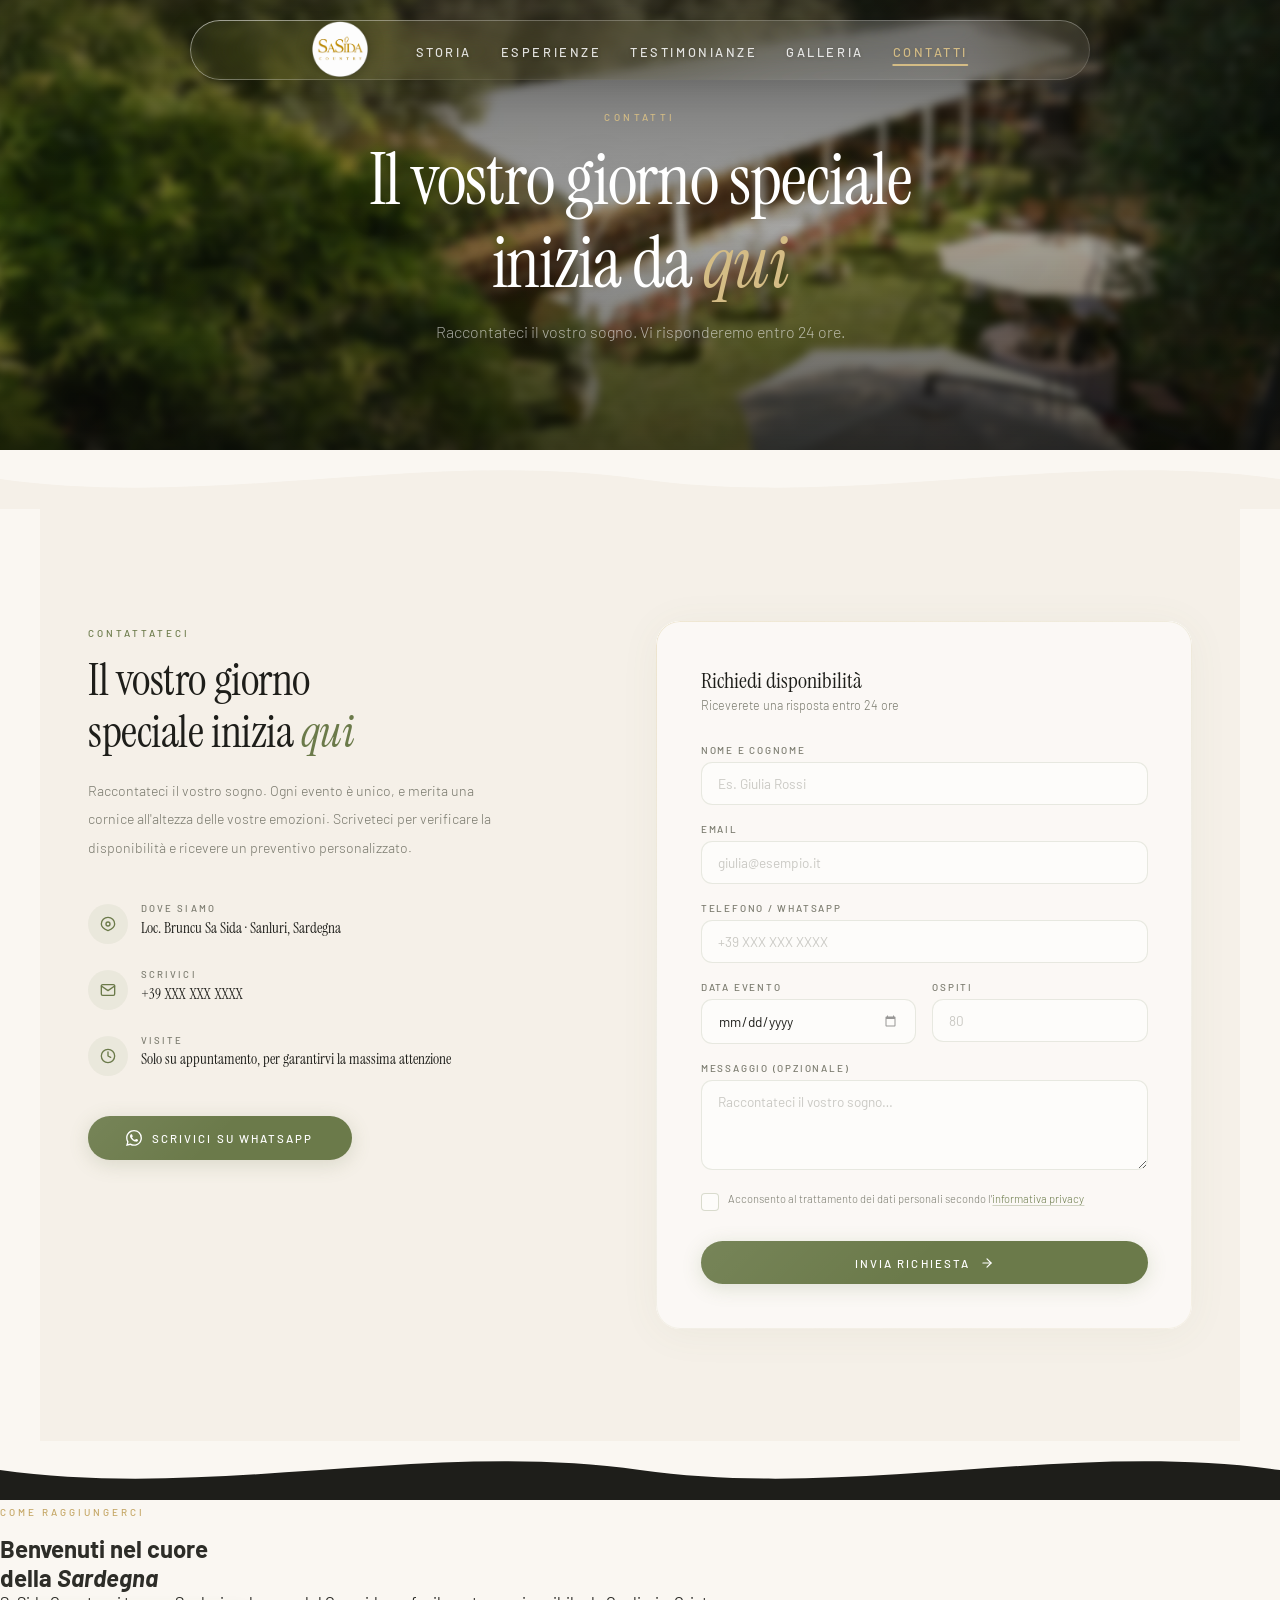
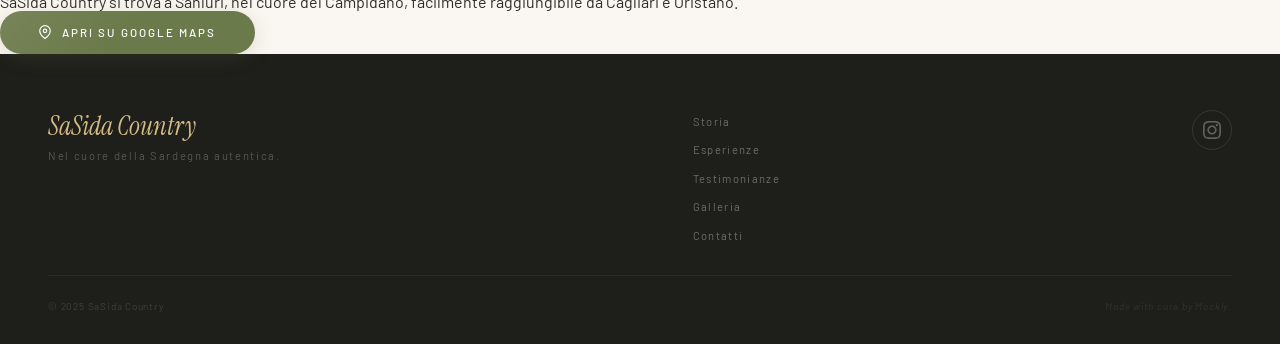
==== contatti.html @ 5dedc3e5 "go" ====
<!DOCTYPE html>
<html lang="it">
<head>
<meta charset="UTF-8">
<meta name="viewport" content="width=device-width, initial-scale=1.0">
<title>Contatti – SaSida Country</title>
<meta name="description" content="Contatta SaSida Country per richiedere disponibilità e preventivi. Location per matrimoni ed eventi esclusivi nella campagna sarda. Vi rispondiamo entro 24 ore.">
<meta name="robots" content="index, follow">
<meta property="og:title" content="Contatti – SaSida Country">
<meta property="og:description" content="Richiedi disponibilità e preventivi per il tuo evento a SaSida Country. Ti risponderemo entro 24 ore.">
<meta property="og:image" content="https://sasidacountry.it/img/sasida.jpg">
<link rel="preconnect" href="https://fonts.googleapis.com">
<link rel="preconnect" href="https://fonts.gstatic.com" crossorigin>
<link href="https://fonts.googleapis.com/css2?family=Instrument+Serif:ital@0;1&family=Barlow:wght@300;400;500;600;700&display=swap" rel="stylesheet">
<link rel="stylesheet" href="style.css">
</head>
<body class="page-contatti">

<nav id="nav">
  <div class="nav-logo">
    <a href="index.html">
      <img src="img/logo.png" alt="SaSida Country">
    </a>
  </div>
  <ul class="nav-links">
    <li><a href="storia.html">Storia</a></li>
    <li><a href="esperienze.html">Esperienze</a></li>
    <li><a href="testimonianze.html">Testimonianze</a></li>
    <li><a href="galleria.html">Galleria</a></li>
    <li><a href="contatti.html" class="active-page">Contatti</a></li>
  </ul>
  <button class="menu-toggle" id="menuToggle" aria-label="Apri menu">
    <div class="menu-toggle-lines">
      <span></span><span></span><span></span>
    </div>
    <span class="menu-toggle-label">Menu</span>
  </button>
</nav>

<div class="menu-overlay" id="menuOverlay">
  <ul>
    <li><a href="storia.html">Storia</a></li>
    <li><a href="esperienze.html">Esperienze</a></li>
    <li><a href="testimonianze.html">Testimonianze</a></li>
    <li><a href="galleria.html">Galleria</a></li>
    <li><a href="contatti.html">Contatti</a></li>
  </ul>
</div>

<section class="page-hero">
  <div class="hero-bg"></div>
  <div class="hero-overlay"></div>
  <div class="page-hero-content">
    <span class="page-hero-label">Contatti</span>
    <h1>Il vostro giorno speciale<br>inizia da <em>qui</em></h1>
    <p>Raccontateci il vostro sogno. Vi risponderemo entro 24 ore.</p>
  </div>
</section>

<div class="section-divider">
  <svg viewBox="0 0 1440 120" preserveAspectRatio="none">
    <path d="M0,60 C240,120 480,0 720,60 C960,120 1200,0 1440,60 L1440,120 L0,120 Z" fill="var(--cream)"/>
  </svg>
</div>

<!-- CONTACT -->
<section class="contact" id="contatti">
  <div class="contact-inner">
    <div class="contact-left reveal">
      <span class="section-tag section-tag--olive">Contattateci</span>
      <h2>Il vostro giorno<br>speciale inizia <em>qui</em></h2>
      <p>Raccontateci il vostro sogno. Ogni evento è unico, e merita una cornice all'altezza delle vostre emozioni. Scriveteci per verificare la disponibilità e ricevere un preventivo personalizzato.</p>
      <div class="contact-features">
        <div class="contact-feature">
          <div class="contact-feature-icon">
            <svg width="16" height="16" viewBox="0 0 24 24" fill="none" stroke="var(--olive)" stroke-width="2" stroke-linecap="round" stroke-linejoin="round"><path d="M12 2a10 10 0 0 0-10 10c0 6 10 10 10 10s10-4 10-10A10 10 0 0 0 12 2z"/><circle cx="12" cy="12" r="3"/></svg>
          </div>
          <div>
            <div class="contact-feature-label">Dove siamo</div>
            <a href="https://maps.google.com/?q=Loc.+Bruncu+Sa+Sida,+Sanluri,+Cagliari" target="_blank" rel="noopener" class="contact-feature-value">Loc. Bruncu Sa Sida · Sanluri, Sardegna</a>
          </div>
        </div>
        <div class="contact-feature">
          <div class="contact-feature-icon">
            <svg width="16" height="16" viewBox="0 0 24 24" fill="none" stroke="var(--olive)" stroke-width="2" stroke-linecap="round" stroke-linejoin="round"><path d="M4 4h16c1.1 0 2 .9 2 2v12c0 1.1-.9 2-2 2H4c-1.1 0-2-.9-2-2V6c0-1.1.9-2 2-2z"/><polyline points="22,6 12,13 2,6"/></svg>
          </div>
          <div>
            <div class="contact-feature-label">Scrivici</div>
            <a href="https://wa.me/39XXXXXXXXXX" target="_blank" rel="noopener" class="contact-feature-value">+39 XXX XXX XXXX</a>
          </div>
        </div>
        <div class="contact-feature">
          <div class="contact-feature-icon">
            <svg width="16" height="16" viewBox="0 0 24 24" fill="none" stroke="var(--olive)" stroke-width="2" stroke-linecap="round" stroke-linejoin="round"><circle cx="12" cy="12" r="10"/><polyline points="12 6 12 12 16 14"/></svg>
          </div>
          <div>
            <div class="contact-feature-label">Visite</div>
            <div class="contact-feature-value">Solo su appuntamento, per garantirvi la massima attenzione</div>
          </div>
        </div>
      </div>
      <a href="https://wa.me/39XXXXXXXXXX" target="_blank" rel="noopener" class="btn-primary btn-whatsapp">
        <svg width="16" height="16" viewBox="0 0 24 24" fill="currentColor"><path d="M17.472 14.382c-.297-.149-1.758-.867-2.03-.967-.273-.099-.471-.148-.67.15-.197.297-.767.966-.94 1.164-.173.199-.347.223-.644.075-.297-.15-1.255-.463-2.39-1.475-.883-.788-1.48-1.761-1.653-2.059-.173-.297-.018-.458.13-.606.134-.133.298-.347.446-.52.149-.174.198-.298.298-.497.099-.198.05-.371-.025-.52-.075-.149-.669-1.612-.916-2.207-.242-.579-.487-.5-.669-.51-.173-.008-.371-.01-.57-.01-.198 0-.52.074-.792.372-.272.297-1.04 1.016-1.04 2.479 0 1.462 1.065 2.875 1.213 3.074.149.198 2.096 3.2 5.077 4.487.709.306 1.262.489 1.694.625.712.227 1.36.195 1.871.118.571-.085 1.758-.719 2.006-1.413.248-.694.248-1.289.173-1.413-.074-.124-.272-.198-.57-.347m-5.421 7.403h-.004a9.87 9.87 0 01-5.031-1.378l-.361-.214-3.741.982.998-3.648-.235-.374a9.86 9.86 0 01-1.51-5.26c.001-5.45 4.436-9.884 9.888-9.884 2.64 0 5.122 1.03 6.988 2.898a9.825 9.825 0 012.893 6.994c-.003 5.45-4.437 9.884-9.885 9.884m8.413-18.297A11.815 11.815 0 0012.05 0C5.495 0 .16 5.335.157 11.892c0 2.096.547 4.142 1.588 5.945L.057 24l6.305-1.654a11.882 11.882 0 005.683 1.448h.005c6.554 0 11.89-5.335 11.893-11.893a11.821 11.821 0 00-3.48-8.413z"/></svg>
        Scrivici su WhatsApp
      </a>
    </div>

    <div class="contact-right reveal" data-delay="150">
      <div class="contact-form-card">
        <div class="contact-form-title">Richiedi disponibilità</div>
        <div class="contact-form-sub">Riceverete una risposta entro 24 ore</div>
        <form onsubmit="handleFormSubmit(this); return false;">
          <div class="form-group">
            <label class="form-label" for="f-nome">Nome e cognome</label>
            <input id="f-nome" type="text" class="form-input" placeholder="Es. Giulia Rossi" autocomplete="name">
            <span class="form-error" id="err-nome">Campo obbligatorio</span>
          </div>
          <div class="form-group">
            <label class="form-label" for="f-email">Email</label>
            <input id="f-email" type="email" class="form-input" placeholder="giulia@esempio.it" autocomplete="email">
            <span class="form-error" id="err-email">Inserisci un indirizzo email valido</span>
          </div>
          <div class="form-group">
            <label class="form-label" for="f-tel">Telefono / WhatsApp</label>
            <input id="f-tel" type="tel" class="form-input" placeholder="+39 XXX XXX XXXX" autocomplete="tel">
            <span class="form-error" id="err-tel">Inserisci un numero valido</span>
          </div>
          <div class="form-row">
            <div class="form-group">
              <label class="form-label" for="f-data">Data evento</label>
              <input id="f-data" type="date" class="form-input form-date">
              <span class="form-error" id="err-data">Seleziona una data futura</span>
            </div>
            <div class="form-group">
              <label class="form-label" for="f-ospiti">Ospiti</label>
              <input id="f-ospiti" type="number" class="form-input" placeholder="80" min="1" max="150">
              <span class="form-error" id="err-ospiti">Inserisci tra 1 e 150</span>
            </div>
          </div>
          <div class="form-group">
            <label class="form-label" for="f-msg">Messaggio (opzionale)</label>
            <textarea id="f-msg" class="form-input form-textarea" placeholder="Raccontateci il vostro sogno…"></textarea>
          </div>
          <div class="form-group form-group--checkbox">
            <label class="form-checkbox">
              <input type="checkbox" id="f-privacy" required>
              <span class="form-checkbox-mark"></span>
              <span class="form-checkbox-text">Acconsento al trattamento dei dati personali secondo l'<a href="#" class="form-checkbox-link">informativa privacy</a></span>
            </label>
            <span class="form-error" id="err-privacy">Necessario per proseguire</span>
          </div>
          <button type="submit" class="btn-primary btn-form-submit">
            <span>Invia richiesta</span>
            <svg width="14" height="14" viewBox="0 0 24 24" fill="none" stroke="currentColor" stroke-width="2" stroke-linecap="round" stroke-linejoin="round"><line x1="5" y1="12" x2="19" y2="12"/><polyline points="12 5 19 12 12 19"/></svg>
          </button>
        </form>
      </div>
    </div>
  </div>
</section>

<div class="section-divider section-divider--flip">
  <svg viewBox="0 0 1440 120" preserveAspectRatio="none">
    <path d="M0,60 C240,120 480,0 720,60 C960,120 1200,0 1440,60 L1440,0 L0,0 Z" fill="var(--dark)"/>
  </svg>
</div>

<!-- MAP SECTION -->
<section class="map-section">
  <div class="map-section-inner">
    <div class="map-section-text reveal">
      <span class="section-tag section-tag--gold">Come raggiungerci</span>
      <h2>Benvenuti nel cuore<br>della <em>Sardegna</em></h2>
      <p>SaSida Country si trova a Sanluri, nel cuore del Campidano, facilmente raggiungibile da Cagliari e Oristano.</p>
      <a href="https://maps.google.com/?q=Loc.+Bruncu+Sa+Sida,+Sanluri,+Cagliari" target="_blank" rel="noopener" class="btn-primary">
        <svg width="14" height="14" viewBox="0 0 24 24" fill="none" stroke="currentColor" stroke-width="2" stroke-linecap="round" stroke-linejoin="round"><path d="M21 10c0 7-9 13-9 13s-9-6-9-13a9 9 0 0 1 18 0z"/><circle cx="12" cy="10" r="3"/></svg>
        <span>Apri su Google Maps</span>
      </a>
    </div>
  </div>
</section>

<footer>
  <div class="footer-main">
    <div class="footer-brand">
      <div class="footer-logo">SaSida Country</div>
      <div class="footer-tagline">Nel cuore della Sardegna autentica.</div>
    </div>
    <ul class="footer-links">
      <li><a href="storia.html">Storia</a></li>
      <li><a href="esperienze.html">Esperienze</a></li>
      <li><a href="testimonianze.html">Testimonianze</a></li>
      <li><a href="galleria.html">Galleria</a></li>
      <li><a href="contatti.html">Contatti</a></li>
    </ul>
    <div class="footer-social">
      <a href="https://www.instagram.com/sasidacountryside/" target="_blank" rel="noopener" class="footer-social-link" aria-label="Instagram">
        <svg width="18" height="18" viewBox="0 0 24 24" fill="currentColor"><path d="M12 2.163c3.204 0 3.584.012 4.85.07 3.252.148 4.771 1.691 4.919 4.919.058 1.265.069 1.645.069 4.849 0 3.205-.012 3.584-.069 4.849-.149 3.225-1.664 4.771-4.919 4.919-1.266.058-1.644.07-4.85.07-3.204 0-3.584-.012-4.849-.07-3.26-.149-4.771-1.699-4.919-4.92-.058-1.265-.07-1.644-.07-4.849 0-3.204.013-3.583.07-4.849.149-3.227 1.664-4.771 4.919-4.919 1.266-.057 1.645-.069 4.849-.069zm0-2.163c-3.259 0-3.667.014-4.947.072-4.358.2-6.78 2.618-6.98 6.98-.059 1.281-.073 1.689-.073 4.948 0 3.259.014 3.668.072 4.948.2 4.358 2.618 6.78 6.98 6.98 1.281.058 1.689.072 4.948.072 3.259 0 3.668-.014 4.948-.072 4.354-.2 6.782-2.618 6.979-6.98.059-1.28.073-1.689.073-4.948 0-3.259-.014-3.667-.072-4.947-.196-4.354-2.617-6.78-6.979-6.98-1.281-.059-1.69-.073-4.949-.073zm0 5.838c-3.403 0-6.162 2.759-6.162 6.162s2.759 6.163 6.162 6.163 6.162-2.759 6.162-6.163c0-3.403-2.759-6.162-6.162-6.162zm0 10.162c-2.209 0-4-1.79-4-4 0-2.209 1.791-4 4-4s4 1.791 4 4c0 2.21-1.791 4-4 4zm6.406-11.845c-.796 0-1.441.645-1.441 1.44s.645 1.44 1.441 1.44c.795 0 1.439-.645 1.439-1.44s-.644-1.44-1.439-1.44z"/></svg>
      </a>
    </div>
  </div>
  <div class="footer-bottom">
    <span>© 2025 SaSida Country</span>
    <span class="footer-credit">Made with <span class="footer-heart">cura</span> by Mockly.</span>
  </div>
</footer>

<button class="back-to-top" id="backToTop" aria-label="Torna in cima">
  <svg width="18" height="18" viewBox="0 0 24 24" fill="none" stroke="currentColor" stroke-width="2" stroke-linecap="round" stroke-linejoin="round"><polyline points="18 15 12 9 6 15"/></svg>
</button>

<script src="script.js"></script>
</body>
</html>
---- style.css ----
:root {
  --cream: #f5f0e8;
  --cream-dark: #e8e0d4;
  --warm-white: #faf7f2;
  --olive: #6b7a4a;
  --olive-dark: #4a5635;
  --olive-light: #9aaa6e;
  --gold: #c4a664;
  --gold-light: #d4bc85;
  --earth: #8b6f47;
  --dark: #1e1e1a;
  --dark-soft: #2a2a25;
  --text: #2d2d28;
  --text-light: #7a7a6e;
  --section-padding-v: 7rem;
  --section-padding-h: 3rem;
  --font-serif: 'Instrument Serif', serif;
  --font-sans: 'Barlow', sans-serif;
  --ease-out: cubic-bezier(0.22, 1, 0.36, 1);
  --ease-in-out: cubic-bezier(0.65, 0, 0.35, 1);
}

* { margin: 0; padding: 0; box-sizing: border-box; }

body {
  font-family: var(--font-sans);
  background: var(--warm-white);
  color: var(--text);
  overflow-x: hidden;
  -webkit-font-smoothing: antialiased;
  -moz-osx-font-smoothing: grayscale;
}

/* ── PAGE HERO (inner pages) ── */
.page-hero {
  height: 50vh;
  min-height: 360px;
  position: relative;
  display: flex;
  flex-direction: column;
  align-items: center;
  justify-content: center;
  text-align: center;
  overflow: hidden;
}
.page-hero .hero-bg {
  position: absolute; inset: -10px;
  background: url('img/sfondo.jpg') center/cover no-repeat;
  filter: blur(4px) saturate(1.05);
  transform: scale(1.08);
}
.page-hero .hero-overlay {
  position: absolute; inset: 0;
  background: linear-gradient(180deg, rgba(10,10,8,0.65) 0%, rgba(10,10,8,0.35) 50%, rgba(10,10,8,0.7) 100%);
  z-index: 1;
}
.page-hero-content {
  position: relative;
  z-index: 2;
  max-width: 640px;
  padding: 0 2rem;
  opacity: 0;
  transform: translateY(24px);
  animation: heroFadeUp 1.2s var(--ease-out) forwards 0.3s;
}
.page-hero-label {
  display: inline-block;
  font-family: var(--font-sans);
  font-size: 0.62rem;
  font-weight: 500;
  letter-spacing: 0.35em;
  text-transform: uppercase;
  color: var(--gold-light);
  margin-bottom: 1rem;
}
.page-hero h1 {
  font-family: var(--font-serif);
  font-size: clamp(2.6rem, 6vw, 4.5rem);
  font-weight: 500;
  color: #fff;
  line-height: 1.15;
  letter-spacing: -0.015em;
  text-shadow: 0 4px 40px rgba(0,0,0,0.3);
}
.page-hero h1 em { font-style: italic; color: var(--gold-light); }
.page-hero p {
  font-family: var(--font-sans);
  font-size: 1rem;
  font-weight: 300;
  color: rgba(255,255,255,0.6);
  margin-top: 0.8rem;
  line-height: 1.7;
  max-width: 480px;
  margin-left: auto;
  margin-right: auto;
}

/* ── PAGE CONTENT ── */
.page-content {
  padding: var(--section-padding-v) var(--section-padding-h);
  max-width: 1100px;
  margin: 0 auto;
}

/* ── NAV ACTIVE PAGE ── */
.nav-links a.active-page { color: var(--gold-light); }
nav.scrolled .nav-links a.active-page { color: var(--olive); }
.nav-links a.active-page::after { width: 100%; }

/* ── SECTION DIVIDER ── */
.section-divider {
  line-height: 0;
  overflow: hidden;
  margin-top: -1px;
}
.section-divider svg {
  display: block;
  width: 100%;
  height: 60px;
}
.section-divider--flip {
  transform: rotate(180deg);
}

/* ── NAV ── */
nav {
  position: fixed;
  top: 1.25rem; left: 50%;
  transform: translateX(-50%);
  width: calc(100% - 3rem);
  max-width: min(900px, calc(100% - 3rem));
  z-index: 100;
  padding: 0 1.8rem;
  height: 60px;
  display: flex;
  justify-content: center;
  align-items: center;
  gap: 3rem;
  border-radius: 9999px;
  transition: all 0.5s var(--ease-out);
  background: rgba(255,255,255,0.06);
  backdrop-filter: blur(30px) saturate(160%);
  -webkit-backdrop-filter: blur(30px) saturate(160%);
  box-shadow: 0 4px 30px rgba(0,0,0,0.15), inset 0 1px 0 rgba(255,255,255,0.2);
}
nav::before {
  content: '';
  position: absolute; inset: 0;
  border-radius: 9999px;
  padding: 1px;
  background: linear-gradient(135deg,
    rgba(255,255,255,0.45) 0%,
    rgba(255,255,255,0.1) 30%,
    rgba(255,255,255,0) 60%,
    rgba(255,255,255,0.15) 100%);
  -webkit-mask: linear-gradient(#fff 0 0) content-box, linear-gradient(#fff 0 0);
  -webkit-mask-composite: xor;
  mask-composite: exclude;
  pointer-events: none;
}
nav.scrolled {
  top: 0.75rem;
  padding: 0 1.4rem;
  gap: 2rem;
  background: rgba(245,240,230,0.6);
  backdrop-filter: blur(40px) saturate(180%);
  -webkit-backdrop-filter: blur(40px) saturate(180%);
  box-shadow:
    0 8px 40px rgba(0,0,0,0.08),
    inset 0 1px 0 rgba(255,255,255,0.6);
  height: 52px;
}

.nav-logo { display: flex; align-items: center; }
.nav-logo img {
  height: 56px;
  filter: drop-shadow(0 2px 8px rgba(0,0,0,0.25));
  transition: all 0.5s var(--ease-out);
}
nav.scrolled .nav-logo img { filter: none; height: 42px; }

.nav-links {
  display: flex;
  gap: 1.8rem;
  list-style: none;
  align-items: center;
}
.nav-links a {
  font-family: var(--font-sans);
  font-size: 0.8rem;
  font-weight: 500;
  letter-spacing: 0.2em;
  text-transform: uppercase;
  color: rgba(255,255,255,0.85);
  text-decoration: none;
  transition: color 0.3s;
  text-shadow: 0 1px 4px rgba(0,0,0,0.2);
  position: relative;
  padding: 4px 0;
}
.nav-links a::after {
  content: '';
  position: absolute;
  bottom: -2px; left: 50%;
  width: 0;
  height: 1.5px;
  background: var(--gold-light);
  border-radius: 2px;
  transition: all 0.35s var(--ease-out);
  transform: translateX(-50%);
}
.nav-links a:hover::after,
.nav-links a.active::after { width: 100%; }
nav.scrolled .nav-links a { color: var(--text); text-shadow: none; }
nav.scrolled .nav-links a::after { background: var(--olive); }
.nav-links a:hover { color: var(--gold-light); }
nav.scrolled .nav-links a:hover { color: var(--olive); }

/* ── HAMBURGER ── */
.menu-toggle { display: none; align-items: center; gap: 8px; background: none; border: none; cursor: pointer; padding: 4px; z-index: 200; margin-left: auto; }
.menu-toggle-lines { display: flex; flex-direction: column; gap: 5px; }
.menu-toggle-lines span {
  display: block;
  width: 22px;
  height: 1.5px;
  background: rgba(255,255,255,0.85);
  transition: all 0.3s ease;
  transform-origin: center;
  border-radius: 2px;
}
nav.scrolled .menu-toggle-lines span { background: var(--text); }
.menu-toggle-label {
  font-family: var(--font-sans);
  font-size: 0.6rem;
  font-weight: 600;
  letter-spacing: 0.2em;
  text-transform: uppercase;
  color: rgba(255,255,255,0.8);
  transition: color 0.3s;
}
nav.scrolled .menu-toggle-label { color: var(--text); }
.menu-toggle.active .menu-toggle-lines span:nth-child(1) { transform: translateY(6.5px) rotate(45deg); }
.menu-toggle.active .menu-toggle-lines span:nth-child(2) { opacity: 0; }
.menu-toggle.active .menu-toggle-lines span:nth-child(3) { transform: translateY(-6.5px) rotate(-45deg); }

.menu-overlay {
  position: fixed; inset: 0;
  background: rgba(20,20,16,0.97);
  backdrop-filter: blur(30px);
  -webkit-backdrop-filter: blur(30px);
  z-index: 150;
  display: flex; align-items: center; justify-content: center;
  opacity: 0; visibility: hidden; pointer-events: none;
  transition: opacity 0.5s ease, visibility 0.5s ease;
}
.menu-overlay.active { opacity: 1; visibility: visible; pointer-events: all; }
.menu-overlay ul { list-style: none; text-align: center; display: flex; flex-direction: column; gap: 2.8rem; }
.menu-overlay ul a {
  font-family: var(--font-serif);
  font-size: 2.8rem;
  font-weight: 400;
  font-style: italic;
  color: rgba(255,255,255,0.8);
  text-decoration: none;
  letter-spacing: 0.03em;
  transition: color 0.3s;
}
.menu-overlay ul a:hover { color: var(--gold-light); }

/* ── HERO ── */
.hero {
  height: 100vh;
  min-height: 600px;
  position: relative;
  display: flex;
  flex-direction: column;
  align-items: center;
  justify-content: center;
  text-align: center;
  overflow: hidden;
}
.hero-bg {
  position: absolute; inset: -10px;
  background: url('img/sfondo.jpg') center/cover no-repeat;
  filter: blur(4px) saturate(1.05);
  transform: scale(1.08);
  will-change: transform;
}
.hero-overlay {
  position: absolute; inset: 0;
  background:
    radial-gradient(ellipse at 50% 40%, rgba(10,10,8,0.1) 0%, rgba(10,10,8,0.5) 100%),
    linear-gradient(180deg,
      rgba(10,10,8,0.55) 0%,
      rgba(10,10,8,0.25) 30%,
      rgba(10,10,8,0.15) 50%,
      rgba(10,10,8,0.55) 80%,
      rgba(10,10,8,0.75) 100%
    );
  z-index: 1;
}
.hero-content {
  position: relative;
  z-index: 2;
  opacity: 0;
  transform: translateY(30px);
  animation: heroFadeUp 1.4s var(--ease-out) forwards 0.3s;
  will-change: transform, opacity;
  max-width: 700px;
  padding: 0 2rem;
}
.hero-emblem {
  font-size: 0.65rem;
  color: var(--gold-light);
  letter-spacing: 0.5em;
  margin-bottom: 0.5rem;
  opacity: 0;
  animation: heroFadeUp 1.4s var(--ease-out) forwards 0.2s;
}
.hero-title-main {
  display: inline-block;
  animation: heroFadeUp 1.4s var(--ease-out) forwards 0.4s;
  opacity: 0;
}
.hero-title-em {
  display: inline-block;
  font-style: italic;
  color: var(--gold-light);
  text-shadow: 0 0 60px rgba(212,188,133,0.25);
  animation: heroFadeUp 1.4s var(--ease-out) forwards 0.6s;
  opacity: 0;
}
.hero h1 {
  font-family: var(--font-serif);
  font-size: clamp(4.5rem, 10vw, 9rem);
  font-weight: 600;
  color: #fff;
  line-height: 1.15;
  letter-spacing: -0.02em;
  text-shadow: 0 4px 40px rgba(0,0,0,0.35);
}
.hero h1 em {
  font-style: italic;
  color: var(--gold-light);
  text-shadow: 0 0 60px rgba(212,188,133,0.25);
}
.hero-divider {
  display: flex;
  align-items: center;
  justify-content: center;
  gap: 0.6rem;
  margin: 1.2rem auto;
  max-width: 120px;
  opacity: 0;
  animation: fadeIn 1s ease forwards 0.9s;
}
.hero-divider span {
  display: block;
  flex: 1;
  height: 1px;
  background: linear-gradient(90deg, transparent, var(--gold-light), transparent);
  opacity: 0.35;
}
.hero-sub {
  font-family: var(--font-sans);
  font-size: clamp(0.85rem, 1.4vw, 1.05rem);
  font-weight: 300;
  line-height: 1.7;
  letter-spacing: 0.04em;
  color: rgba(255,255,255,0.65);
  margin-bottom: 2.8rem;
  max-width: 480px;
  margin-left: auto;
  margin-right: auto;
  opacity: 0;
  animation: fadeIn 1s ease forwards 1.1s;
}
.hero-cta {
  display: inline-flex;
  align-items: center;
  gap: 0.7rem;
  padding: 0.9rem 2.2rem 0.9rem 2.5rem;
  border-radius: 9999px;
  color: #fff;
  font-family: var(--font-sans);
  font-size: 0.78rem;
  font-weight: 500;
  letter-spacing: 0.18em;
  text-transform: uppercase;
  text-decoration: none;
  transition: all 0.4s var(--ease-out);
  background: var(--olive);
  box-shadow: 0 4px 24px rgba(107,122,74,0.35);
  position: relative;
  overflow: hidden;
}
.hero-cta::before {
  content: '';
  position: absolute; inset: 0;
  background: linear-gradient(135deg, rgba(255,255,255,0.1) 0%, transparent 50%);
  pointer-events: none;
}
.hero-cta:hover {
  background: var(--olive-dark);
  transform: translateY(-2px);
  box-shadow: 0 8px 32px rgba(107,122,74,0.4);
}
.hero-cta svg { transition: transform 0.3s; }
.hero-cta:hover svg { transform: translateX(4px); }

.hero-scroll {
  position: absolute;
  bottom: 2.5rem;
  left: 50%;
  transform: translateX(-50%);
  z-index: 2;
  display: flex;
  flex-direction: column;
  align-items: center;
  gap: 8px;
  opacity: 0;
  animation: fadeIn 1s ease forwards 1.5s;
}
.hero-scroll span {
  font-family: var(--font-sans);
  font-size: 0.55rem;
  font-weight: 500;
  letter-spacing: 0.25em;
  text-transform: uppercase;
  color: rgba(255,255,255,0.35);
}
.hero-scroll-line {
  width: 1px;
  height: 32px;
  background: linear-gradient(to bottom, rgba(255,255,255,0.3), transparent);
  animation: scrollPulse 2s ease infinite;
}

@keyframes heroFadeUp {
  to { opacity: 1; transform: translateY(0); }
}
@keyframes fadeIn { to { opacity: 1; } }
@keyframes scrollPulse {
  0%, 100% { opacity: 0.3; transform: scaleY(1); }
  50% { opacity: 1; transform: scaleY(1.15); }
}

/* ── EMOTION ── */
.emotion {
  padding: 5rem 2rem 4.5rem;
  text-align: center;
  background: var(--warm-white);
}
.emotion-content {
  max-width: 720px;
  margin: 0 auto;
  display: flex;
  align-items: flex-start;
  gap: 1.5rem;
}
.emotion-mark {
  font-family: var(--font-serif);
  font-size: 5rem;
  line-height: 0.8;
  color: var(--olive-light);
  opacity: 0.15;
  -webkit-user-select: none;
  user-select: none;
}
.emotion-mark--end {
  align-self: flex-end;
  transform: translateY(0.3rem);
}
.emotion-body { flex: 1; padding-top: 0.3rem; }
.emotion-tag {
  display: inline-block;
  font-family: var(--font-sans);
  font-size: 0.6rem;
  font-weight: 500;
  letter-spacing: 0.3em;
  text-transform: uppercase;
  color: var(--olive);
  margin-bottom: 1rem;
}
.emotion-body p {
  font-family: var(--font-serif);
  font-weight: 400;
  font-style: italic;
  font-size: clamp(1.4rem, 3.2vw, 2rem);
  color: var(--dark);
  line-height: 1.5;
  letter-spacing: -0.01em;
  text-align: left;
}
.emotion-body p em { color: var(--olive); font-style: italic; }

/* ── INTRO ── */
.intro {
  padding: var(--section-padding-v) var(--section-padding-h);
  max-width: 1200px;
  margin: 0 auto;
  display: grid;
  grid-template-columns: 1fr 1.1fr;
  gap: 5rem;
  align-items: center;
  background: var(--cream);
}
.intro-tag {
  font-family: var(--font-sans);
  font-size: 0.62rem;
  font-weight: 500;
  letter-spacing: 0.3em;
  text-transform: uppercase;
  color: var(--olive);
  margin-bottom: 1.2rem;
}
.intro h2 {
  font-family: var(--font-serif);
  font-size: clamp(2.2rem, 4vw, 3.4rem);
  font-weight: 400;
  line-height: 1.15;
  color: var(--dark);
  margin-bottom: 1.8rem;
  letter-spacing: -0.01em;
}
.intro h2 em { font-style: italic; color: var(--olive); }
.intro p {
  font-family: var(--font-sans);
  font-size: 0.92rem;
  line-height: 2;
  color: var(--text-light);
  font-weight: 300;
  margin-bottom: 1.2rem;
}
.intro-image { position: relative; }
.intro-image-frame { position: relative; display: inline-block; }
.intro-image img {
  width: 100%;
  height: auto;
  aspect-ratio: 3/4;
  object-fit: cover;
  display: block;
  position: relative;
  z-index: 1;
}
.intro-image-border {
  position: absolute;
  top: -1.5rem; left: -1.5rem;
  right: 1.5rem; bottom: 1.5rem;
  border: 1px solid var(--olive-light);
  opacity: 0.35;
  z-index: 0;
}

/* ── SECTION HEADER ── */
.section-header {
  text-align: center;
  max-width: 600px;
  margin: 0 auto 3.5rem;
}
.section-header h2 {
  font-family: var(--font-serif);
  font-size: clamp(2rem, 3.5vw, 3rem);
  font-weight: 400;
  line-height: 1.2;
  letter-spacing: -0.01em;
  color: var(--dark);
}
.section-header h2 em { font-style: italic; color: var(--olive); }
.section-desc {
  font-family: var(--font-sans);
  font-size: 0.9rem;
  line-height: 1.9;
  color: var(--text-light);
  font-weight: 300;
  margin-top: 1.2rem;
  max-width: 500px;
  margin-left: auto;
  margin-right: auto;
}

/* ── SECTION TAG ── */
.section-tag {
  font-family: var(--font-sans);
  font-size: 0.62rem;
  font-weight: 500;
  letter-spacing: 0.3em;
  text-transform: uppercase;
  margin-bottom: 1rem;
  display: inline-block;
}
.section-tag--olive { color: var(--olive); }
.section-tag--gold { color: var(--gold); }

/* ── EXPERIENCES ── */
.experiences {
  padding: var(--section-padding-v) var(--section-padding-h);
  max-width: 1200px;
  margin: 0 auto;
  background: var(--warm-white);
}
.experiences .section-header h2 em { color: var(--olive); }
.experiences-grid {
  display: grid;
  grid-template-columns: repeat(3, 1fr);
  gap: 2rem;
}
.exp-card {
  padding: 3rem 2rem;
  border-radius: 1.5rem;
  text-align: center;
  transition: all 0.5s var(--ease-out);
  background: rgba(255,255,255,0.6);
  backdrop-filter: blur(16px);
  -webkit-backdrop-filter: blur(16px);
  box-shadow: 0 2px 24px rgba(107,122,74,0.05), inset 0 1px 0 rgba(255,255,255,0.7);
  position: relative;
  overflow: hidden;
}
.exp-card::before {
  content: '';
  position: absolute; inset: 0;
  border-radius: 1.5rem;
  padding: 1px;
  background: linear-gradient(
    160deg,
    rgba(212,188,133,0.4) 0%,
    rgba(107,122,74,0.08) 40%,
    transparent 60%,
    rgba(212,188,133,0.15) 100%
  );
  -webkit-mask: linear-gradient(#fff 0 0) content-box, linear-gradient(#fff 0 0);
  -webkit-mask-composite: xor;
  mask-composite: exclude;
  pointer-events: none;
}
.exp-card:hover {
  transform: translateY(-8px);
  box-shadow: 0 16px 48px rgba(107,122,74,0.1), inset 0 1px 0 rgba(255,255,255,0.8);
}
.exp-card-media {
  display: flex;
  align-items: center;
  justify-content: center;
  margin-bottom: 1.5rem;
}
.exp-card-icon {
  width: 64px;
  height: 64px;
  border-radius: 50%;
  display: flex;
  align-items: center;
  justify-content: center;
  background: rgba(107,122,74,0.08);
  color: var(--olive);
  transition: all 0.4s var(--ease-out);
}
.exp-card:hover .exp-card-icon {
  background: var(--olive);
  color: #fff;
  transform: scale(1.05);
}
.exp-card-title {
  font-family: var(--font-serif);
  font-size: 1.3rem;
  font-weight: 400;
  color: var(--dark);
  margin-bottom: 0.8rem;
}
.exp-card-text {
  font-family: var(--font-sans);
  font-size: 0.85rem;
  line-height: 1.85;
  color: var(--text-light);
  font-weight: 300;
}

/* ── GALLERY ── */
.photo-gallery {
  padding: calc(var(--section-padding-v) * 0.875) var(--section-padding-h);
  background: var(--dark);
}
.photo-gallery .section-header h2 { color: #fff; }
.photo-gallery .section-header h2 em { color: var(--gold-light); }

.gallery-masonry {
  max-width: 1200px;
  margin: 0 auto;
  display: grid;
  grid-template-columns: repeat(4, 1fr);
  grid-auto-rows: 280px;
  gap: 6px;
}
.gm-item {
  overflow: hidden;
  position: relative;
  cursor: pointer;
  border-radius: 2px;
  background: var(--dark-soft);
}
.gm-item img {
  width: 100%;
  height: 100%;
  object-fit: cover;
  display: block;
  transition: transform 0.8s var(--ease-out), filter 0.5s;
}
.gm-item::after {
  content: '';
  position: absolute; inset: 0;
  background: linear-gradient(to top, rgba(10,10,8,0.6) 0%, transparent 50%);
  opacity: 0;
  transition: opacity 0.5s;
  z-index: 1;
}
.gm-item:hover::after { opacity: 1; }
.gm-item:hover img { transform: scale(1.06); }
.gm-item:not(:hover) img { transform: scale(1); }

.gm-caption {
  position: absolute;
  bottom: 0; left: 0; right: 0;
  padding: 1.5rem 1rem 1rem;
  z-index: 2;
  font-family: var(--font-sans);
  font-size: 0.7rem;
  font-weight: 400;
  letter-spacing: 0.12em;
  color: rgba(255,255,255,0.85);
  background: linear-gradient(to top, rgba(10,10,8,0.7) 0%, transparent 100%);
  opacity: 0;
  transform: translateY(8px);
  transition: opacity 0.4s, transform 0.4s var(--ease-out);
}
.gm-item:hover .gm-caption {
  opacity: 1;
  transform: translateY(0);
}

.gm-item--w2 { grid-column: span 2; }

/* ── NATURE SECTION ── */
.nature-section {
  padding: var(--section-padding-v) var(--section-padding-h);
  background: var(--warm-white);
  text-align: center;
}
.nature-content {
  max-width: 720px;
  margin: 0 auto;
}
.nature-label {
  display: inline-block;
  font-family: var(--font-sans);
  font-size: 0.62rem;
  font-weight: 500;
  letter-spacing: 0.3em;
  text-transform: uppercase;
  color: var(--olive);
  margin-bottom: 1.2rem;
}
.nature-content h2 {
  font-family: var(--font-serif);
  font-size: clamp(2rem, 4vw, 3rem);
  font-weight: 400;
  line-height: 1.2;
  color: var(--dark);
  margin-bottom: 1.5rem;
}
.nature-content h2 em { font-style: italic; color: var(--olive); }
.nature-content p {
  font-family: var(--font-sans);
  font-size: 0.92rem;
  line-height: 2;
  color: var(--text-light);
  font-weight: 300;
  margin-bottom: 3rem;
}
.nature-stats {
  display: flex;
  justify-content: center;
  gap: 3rem;
}
.nature-stat {
  display: flex;
  flex-direction: column;
  align-items: center;
  gap: 0.6rem;
  padding: 2rem 2.5rem;
  border-radius: 1.25rem;
  background: rgba(255,255,255,0.45);
  backdrop-filter: blur(12px);
  -webkit-backdrop-filter: blur(12px);
  box-shadow: 0 2px 20px rgba(107,122,74,0.04), inset 0 1px 0 rgba(255,255,255,0.6);
  min-width: 160px;
  position: relative;
  overflow: hidden;
  transition: transform 0.5s var(--ease-out), box-shadow 0.5s var(--ease-out);
}
.nature-stat:hover {
  transform: translateY(-4px);
  box-shadow: 0 8px 32px rgba(107,122,74,0.08), inset 0 1px 0 rgba(255,255,255,0.6);
}
.nature-stat::before {
  content: '';
  position: absolute; inset: 0;
  border-radius: 1.25rem;
  padding: 1px;
  background: linear-gradient(160deg, rgba(212,188,133,0.25) 0%, rgba(107,122,74,0.06) 50%, transparent 100%);
  -webkit-mask: linear-gradient(#fff 0 0) content-box, linear-gradient(#fff 0 0);
  -webkit-mask-composite: xor;
  mask-composite: exclude;
  pointer-events: none;
}
.nature-stat-icon {
  width: 44px;
  height: 44px;
  border-radius: 50%;
  display: flex;
  align-items: center;
  justify-content: center;
  background: rgba(107,122,74,0.08);
  color: var(--olive);
  margin-bottom: 0.2rem;
}
.nature-stat-number {
  font-family: var(--font-serif);
  font-size: 2.8rem;
  font-weight: 400;
  color: var(--olive);
  line-height: 1;
}
.nature-stat-label {
  font-family: var(--font-sans);
  font-size: 0.6rem;
  font-weight: 500;
  letter-spacing: 0.15em;
  text-transform: uppercase;
  color: var(--text-light);
}

/* ── LIGHTBOX ── */
.lightbox {
  position: fixed; inset: 0;
  background: rgba(10,10,8,0.96);
  z-index: 500;
  display: flex; align-items: center; justify-content: center;
  opacity: 0; visibility: hidden;
  transition: opacity 0.4s, visibility 0.4s;
  touch-action: manipulation;
}
.lightbox.active { opacity: 1; visibility: visible; }
.lightbox img {
  max-width: 85vw;
  max-height: 85vh;
  object-fit: contain;
  box-shadow: 0 30px 80px rgba(0,0,0,0.5);
  border-radius: 4px;
}
.lb-close, .lb-prev, .lb-next {
  position: absolute;
  background: rgba(30,30,26,0.3);
  backdrop-filter: blur(12px);
  -webkit-backdrop-filter: blur(12px);
  border: 1px solid rgba(255,255,255,0.08);
  color: rgba(255,255,255,0.7);
  cursor: pointer;
  transition: all 0.3s;
  display: flex;
  align-items: center;
  justify-content: center;
}
.lb-close {
  top: 1.5rem; right: 1.5rem;
  width: 44px; height: 44px;
  border-radius: 50%;
  z-index: 2;
}
.lb-prev, .lb-next {
  top: 50%; transform: translateY(-50%);
  width: 48px; height: 48px;
  border-radius: 50%;
  z-index: 2;
}
.lb-prev { left: 1.5rem; }
.lb-next { right: 1.5rem; }
.lb-close:hover, .lb-prev:hover, .lb-next:hover {
  background: rgba(196,166,100,0.2);
  border-color: rgba(196,166,100,0.3);
  color: #fff;
}
.lb-counter {
  position: absolute;
  bottom: 1.5rem;
  left: 50%;
  transform: translateX(-50%);
  font-family: var(--font-sans);
  font-size: 0.7rem;
  font-weight: 400;
  letter-spacing: 0.15em;
  color: rgba(255,255,255,0.3);
  z-index: 2;
}

/* ── CONTACT ── */
.contact {
  padding: var(--section-padding-v) var(--section-padding-h);
  max-width: 1200px;
  margin: 0 auto;
  background: var(--cream);
}
.contact-inner {
  display: grid;
  grid-template-columns: 1fr 1.1fr;
  gap: 5rem;
  align-items: start;
}
.contact-left h2 {
  font-family: var(--font-serif);
  font-size: clamp(2rem, 3.5vw, 3rem);
  font-weight: 400;
  color: var(--dark);
  line-height: 1.15;
  letter-spacing: -0.01em;
  margin-bottom: 1.2rem;
}
.contact-left h2 em { font-style: italic; color: var(--olive); }
.contact-left p {
  font-family: var(--font-sans);
  font-size: 0.88rem;
  color: var(--text-light);
  font-weight: 300;
  line-height: 2;
  margin-bottom: 2.5rem;
  max-width: 420px;
}

.contact-features { display: flex; flex-direction: column; gap: 1.5rem; margin-bottom: 2.5rem; }
.contact-feature { display: flex; align-items: flex-start; gap: 0.8rem; }
.contact-feature-icon {
  flex-shrink: 0;
  width: 40px;
  height: 40px;
  border-radius: 50%;
  display: flex;
  align-items: center;
  justify-content: center;
  background: rgba(107,122,74,0.07);
  margin-top: 2px;
}
.contact-feature-label {
  font-family: var(--font-sans);
  font-size: 0.6rem;
  font-weight: 500;
  letter-spacing: 0.22em;
  text-transform: uppercase;
  color: var(--text-light);
  margin-bottom: 0.2rem;
}
.contact-feature-value {
  font-family: var(--font-serif);
  font-size: 0.95rem;
  color: var(--dark);
  text-decoration: none;
  transition: color 0.3s;
}
a.contact-feature-value:hover { color: var(--olive); }

/* Form card */
.contact-form-card {
  background: rgba(255,255,255,0.55);
  backdrop-filter: blur(24px);
  -webkit-backdrop-filter: blur(24px);
  border-radius: 1.5rem;
  padding: 2.8rem;
  box-shadow: 0 4px 40px rgba(107,122,74,0.06), inset 0 1px 0 rgba(255,255,255,0.7);
  position: relative;
  overflow: hidden;
}
.contact-form-card::before {
  content: '';
  position: absolute; inset: 0;
  border-radius: 1.5rem;
  padding: 1px;
  background: linear-gradient(160deg,
    rgba(212,188,133,0.35) 0%,
    rgba(107,122,74,0.08) 50%,
    rgba(212,188,133,0.15) 100%);
  -webkit-mask: linear-gradient(#fff 0 0) content-box, linear-gradient(#fff 0 0);
  -webkit-mask-composite: xor;
  mask-composite: exclude;
  pointer-events: none;
}
.contact-form-title {
  font-family: var(--font-serif);
  font-size: 1.4rem;
  color: var(--dark);
  margin-bottom: 0.2rem;
}
.contact-form-sub {
  font-family: var(--font-sans);
  font-size: 0.78rem;
  color: var(--text-light);
  font-weight: 300;
  margin-bottom: 2rem;
}
.form-row { display: grid; grid-template-columns: 1fr 1fr; gap: 1rem; }
.form-group { margin-bottom: 1.1rem; }
.form-label {
  display: block;
  font-family: var(--font-sans);
  font-size: 0.62rem;
  font-weight: 500;
  letter-spacing: 0.18em;
  text-transform: uppercase;
  color: var(--text-light);
  margin-bottom: 0.4rem;
}
.form-input {
  width: 100%;
  padding: 0.75rem 1rem;
  border: 1px solid rgba(107,122,74,0.15);
  border-radius: 0.7rem;
  background: rgba(255,255,255,0.5);
  font-family: var(--font-sans);
  font-size: 0.85rem;
  color: var(--dark);
  outline: none;
  transition: border-color 0.25s, box-shadow 0.25s, background 0.25s;
  -webkit-user-select: text;
  user-select: text;
}
.form-input:focus {
  border-color: var(--olive);
  background: rgba(255,255,255,0.8);
  box-shadow: 0 0 0 4px rgba(107,122,74,0.08);
}
.form-input::placeholder { color: rgba(107,107,94,0.35); }
.form-textarea { resize: vertical; min-height: 90px; }
.form-date::-webkit-calendar-picker-indicator { opacity: 0.4; cursor: pointer; }
.form-date::-webkit-calendar-picker-indicator:hover { opacity: 0.7; }
.form-error {
  display: none;
  font-family: var(--font-sans);
  font-size: 0.65rem;
  color: #c46464;
  margin-top: 0.3rem;
}
.form-group.has-error .form-input { border-color: rgba(196,100,100,0.4); }
.form-group.has-error .form-error { display: block; }

/* Checkbox */
.form-group--checkbox { margin-top: 0.3rem; }
.form-checkbox {
  display: flex;
  align-items: flex-start;
  gap: 0.6rem;
  cursor: pointer;
  -webkit-user-select: none;
  user-select: none;
}
.form-checkbox input[type="checkbox"] {
  position: absolute;
  opacity: 0;
  width: 0;
  height: 0;
  pointer-events: none;
}
.form-checkbox-mark {
  flex-shrink: 0;
  width: 18px;
  height: 18px;
  margin-top: 2px;
  border: 1.5px solid rgba(107,122,74,0.25);
  border-radius: 4px;
  background: rgba(255,255,255,0.5);
  transition: all 0.2s;
  position: relative;
}
.form-checkbox input:checked + .form-checkbox-mark {
  background: var(--olive);
  border-color: var(--olive);
}
.form-checkbox input:checked + .form-checkbox-mark::after {
  content: '';
  position: absolute;
  left: 5px; top: 2px;
  width: 6px; height: 9px;
  border: solid #fff;
  border-width: 0 2px 2px 0;
  transform: rotate(45deg);
}
.form-checkbox input:focus-visible + .form-checkbox-mark {
  box-shadow: 0 0 0 3px rgba(107,122,74,0.15);
}
.form-checkbox-text {
  font-family: var(--font-sans);
  font-size: 0.7rem;
  line-height: 1.5;
  color: var(--text-light);
  font-weight: 300;
}
.form-checkbox-link {
  color: var(--olive);
  text-decoration: underline;
  text-underline-offset: 2px;
  text-decoration-color: rgba(107,122,74,0.3);
}
.form-checkbox-link:hover { color: var(--olive-dark); }

/* Buttons */
.btn-primary {
  display: inline-flex;
  align-items: center;
  gap: 0.6rem;
  padding: 0.9rem 2.4rem;
  border-radius: 9999px;
  background: var(--olive);
  color: #fff;
  font-family: var(--font-sans);
  font-size: 0.72rem;
  font-weight: 500;
  letter-spacing: 0.18em;
  text-transform: uppercase;
  text-decoration: none;
  transition: all 0.35s var(--ease-out);
  box-shadow: 0 4px 20px rgba(107,122,74,0.2);
  cursor: pointer;
  border: none;
  position: relative;
  overflow: hidden;
}
.btn-primary::before {
  content: '';
  position: absolute; inset: 0;
  background: linear-gradient(135deg, rgba(255,255,255,0.08) 0%, transparent 50%);
  pointer-events: none;
}
.btn-primary:hover {
  background: var(--olive-dark);
  transform: translateY(-2px);
  box-shadow: 0 8px 28px rgba(107,122,74,0.25);
}
.btn-primary svg { transition: transform 0.3s; }
.btn-primary:hover svg { transform: translateX(3px); }
.btn-whatsapp { display: inline-flex; align-items: center; gap: 0.6rem; }
.btn-form-submit { width: 100%; justify-content: center; margin-top: 0.8rem; }

/* ── FOOTER ── */
footer {
  background: var(--dark);
  padding: 3.5rem 3rem 2rem;
}
.footer-main {
  max-width: 1200px;
  margin: 0 auto;
  display: flex;
  justify-content: space-between;
  align-items: flex-start;
  gap: 3rem;
  padding-bottom: 2rem;
  border-bottom: 1px solid rgba(255,255,255,0.06);
}
.footer-logo {
  font-family: var(--font-serif);
  font-size: 1.6rem;
  font-weight: 400;
  font-style: italic;
  color: var(--gold-light);
  margin-bottom: 0.4rem;
}
.footer-tagline {
  font-family: var(--font-sans);
  font-size: 0.7rem;
  letter-spacing: 0.15em;
  color: rgba(255,255,255,0.25);
}
.footer-links {
  display: flex;
  flex-direction: column;
  gap: 0.6rem;
  list-style: none;
}
.footer-links a {
  font-family: var(--font-sans);
  font-size: 0.7rem;
  letter-spacing: 0.12em;
  color: rgba(255,255,255,0.35);
  text-decoration: none;
  transition: color 0.3s;
}
.footer-links a:hover { color: var(--gold-light); }
.footer-social-link {
  display: flex;
  align-items: center;
  justify-content: center;
  width: 40px;
  height: 40px;
  border-radius: 50%;
  border: 1px solid rgba(255,255,255,0.1);
  color: rgba(255,255,255,0.3);
  transition: all 0.3s;
}
.footer-social-link:hover {
  border-color: var(--gold);
  color: var(--gold-light);
  background: rgba(196,166,100,0.08);
}
.footer-bottom {
  max-width: 1200px;
  margin: 1.5rem auto 0;
  display: flex;
  justify-content: space-between;
  align-items: center;
  font-family: var(--font-sans);
  font-size: 0.62rem;
  color: rgba(255,255,255,0.15);
  letter-spacing: 0.08em;
}
.footer-credit { font-style: italic; opacity: 0.6; }
.footer-heart {
  font-style: normal;
  transition: color 0.3s;
}
.footer-heart:hover { color: var(--gold-light); }

/* ── TESTIMONIALS ── */
.testimonials {
  padding: var(--section-padding-v) var(--section-padding-h);
  max-width: 1200px;
  margin: 0 auto;
  background: var(--warm-white);
}
.testimonials .section-header h2 em { color: var(--olive); }
.testimonials-grid {
  display: grid;
  grid-template-columns: repeat(3, 1fr);
  gap: 1.5rem;
}
.testimonial-card {
  padding: 2rem 1.8rem;
  border-radius: 1.25rem;
  background: rgba(255,255,255,0.6);
  backdrop-filter: blur(16px);
  -webkit-backdrop-filter: blur(16px);
  box-shadow: 0 2px 24px rgba(107,122,74,0.05), inset 0 1px 0 rgba(255,255,255,0.7);
  transition: transform 0.5s var(--ease-out), box-shadow 0.5s var(--ease-out);
  position: relative;
  overflow: hidden;
  display: flex;
  flex-direction: column;
  gap: 1.2rem;
}
.testimonial-card::before {
  content: '';
  position: absolute; inset: 0;
  border-radius: 1.25rem;
  padding: 1px;
  background: linear-gradient(160deg,
    rgba(212,188,133,0.3) 0%,
    rgba(107,122,74,0.06) 50%,
    transparent 100%);
  -webkit-mask: linear-gradient(#fff 0 0) content-box, linear-gradient(#fff 0 0);
  -webkit-mask-composite: xor;
  mask-composite: exclude;
  pointer-events: none;
}
.testimonial-card:hover {
  transform: translateY(-6px);
  box-shadow: 0 12px 40px rgba(107,122,74,0.1), inset 0 1px 0 rgba(255,255,255,0.8);
}
.testimonial-card-header {
  display: flex;
  align-items: center;
  gap: 0.8rem;
}
.testimonial-card-avatar {
  width: 44px;
  height: 44px;
  border-radius: 50%;
  background: var(--olive);
  color: #fff;
  display: flex;
  align-items: center;
  justify-content: center;
  font-family: var(--font-sans);
  font-size: 0.7rem;
  font-weight: 600;
  letter-spacing: 0.05em;
  flex-shrink: 0;
}
.testimonial-card-name {
  font-family: var(--font-serif);
  font-size: 1rem;
  color: var(--dark);
  line-height: 1.3;
}
.testimonial-card-date {
  font-family: var(--font-sans);
  font-size: 0.6rem;
  font-weight: 400;
  letter-spacing: 0.15em;
  color: var(--text-light);
  text-transform: uppercase;
}
.testimonial-card-body p {
  font-family: var(--font-serif);
  font-style: italic;
  font-size: 0.92rem;
  line-height: 1.65;
  color: var(--text);
  font-weight: 400;
}

/* ── SERVICES PREVIEW ── */
.services-preview {
  padding: var(--section-padding-v) var(--section-padding-h);
  background: var(--cream);
  text-align: center;
}
.services-preview .section-header {
  margin-bottom: 3rem;
}
.services-preview .section-header h2 em { color: var(--olive); }
.services-preview-grid {
  display: grid;
  grid-template-columns: repeat(4, 1fr);
  gap: 1.25rem;
  max-width: 1000px;
  margin: 0 auto;
}
.services-preview-item {
  padding: 2rem 1.2rem;
  border-radius: 1.25rem;
  background: rgba(255,255,255,0.55);
  backdrop-filter: blur(16px);
  -webkit-backdrop-filter: blur(16px);
  box-shadow: 0 2px 20px rgba(107,122,74,0.04), inset 0 1px 0 rgba(255,255,255,0.6);
  transition: transform 0.5s var(--ease-out), box-shadow 0.5s var(--ease-out);
  position: relative;
  overflow: hidden;
}
.services-preview-item::before {
  content: '';
  position: absolute; inset: 0;
  border-radius: 1.25rem;
  padding: 1px;
  background: linear-gradient(160deg,
    rgba(212,188,133,0.2) 0%,
    rgba(107,122,74,0.05) 50%,
    transparent 100%);
  -webkit-mask: linear-gradient(#fff 0 0) content-box, linear-gradient(#fff 0 0);
  -webkit-mask-composite: xor;
  mask-composite: exclude;
  pointer-events: none;
}
.services-preview-item:hover {
  transform: translateY(-6px);
  box-shadow: 0 12px 40px rgba(107,122,74,0.08), inset 0 1px 0 rgba(255,255,255,0.6);
}
.services-preview-icon {
  width: 52px;
  height: 52px;
  border-radius: 50%;
  display: flex;
  align-items: center;
  justify-content: center;
  background: rgba(107,122,74,0.08);
  color: var(--olive);
  margin: 0 auto 1rem;
  transition: all 0.4s var(--ease-out);
}
.services-preview-item:hover .services-preview-icon {
  background: var(--olive);
  color: #fff;
  transform: scale(1.05);
}
.services-preview-item h3 {
  font-family: var(--font-serif);
  font-size: 1.1rem;
  font-weight: 400;
  color: var(--dark);
  margin-bottom: 0.5rem;
}
.services-preview-item p {
  font-family: var(--font-sans);
  font-size: 0.78rem;
  line-height: 1.7;
  color: var(--text-light);
  font-weight: 300;
}
.services-preview-cta {
  margin-top: 2.5rem;
}
.services-preview-cta .btn-primary {
  font-size: 0.7rem;
}

/* ── BACK TO TOP ── */
.back-to-top {
  position: fixed;
  bottom: 2rem;
  right: 2rem;
  width: 44px;
  height: 44px;
  border-radius: 50%;
  background: var(--olive);
  color: #fff;
  border: none;
  cursor: pointer;
  display: flex;
  align-items: center;
  justify-content: center;
  box-shadow: 0 4px 20px rgba(107,122,74,0.3);
  opacity: 0;
  transform: translateY(12px);
  pointer-events: none;
  transition: opacity 0.4s ease, transform 0.4s var(--ease-out), background 0.3s;
  z-index: 90;
}
.back-to-top.visible { opacity: 1; transform: translateY(0); pointer-events: all; }
.back-to-top:hover { background: var(--olive-dark); transform: translateY(-3px); }

/* ── ANIMATIONS ── */
.reveal {
  opacity: 0;
  transform: translateY(35px);
  transition: opacity 0.9s var(--ease-out), transform 0.9s var(--ease-out);
  will-change: transform, opacity;
}
.reveal.visible { opacity: 1; transform: translateY(0); }

.section-flash {
  animation: sectionFlash 0.6s ease forwards;
}
@keyframes sectionFlash { 0% { opacity: 0.4; } 100% { opacity: 1; } }

/* ── IMAGE RESTRICTIONS ── */
img { -webkit-user-drag: none; user-drag: none; }

/* ── RESPONSIVE ── */
@media (max-width: 1024px) {
  .gallery-masonry { grid-template-columns: repeat(3, 1fr); }
}

@media (max-width: 768px) {
  :root { --section-padding-v: 4rem; --section-padding-h: 1.5rem; }

  nav { top: 0.6rem; width: calc(100% - 1.5rem); padding: 0 1rem; height: 52px; gap: 0; }
  nav.scrolled { top: 0.4rem; padding: 0 0.8rem; height: 46px; gap: 0; }
  .nav-links { display: none; }
  .menu-toggle { display: flex; }
  .nav-logo img { height: 40px; }
  nav.scrolled .nav-logo img { height: 34px; }

  .hero h1 { font-size: clamp(3rem, 13vw, 5rem); }
  .hero-sub { font-size: 0.75rem; padding: 0 1rem; }
  .hero-cta { font-size: 0.7rem; padding: 0.75rem 1.8rem; }
  .hero-scroll { display: none; }

  .page-hero { height: 40vh; min-height: 300px; }
  .page-hero h1 { font-size: clamp(2rem, 8vw, 3rem); }

  .section-divider svg { height: 35px; }

  .emotion { padding: 3rem 1.5rem; }
  .emotion-content { flex-direction: column; align-items: center; gap: 0; }
  .emotion-mark { font-size: 3rem; }
  .emotion-body p { text-align: center; }

  .intro { grid-template-columns: 1fr; gap: 2rem; }
  .intro-image { order: -1; }
  .intro-image-border { display: none; }

  .experiences-grid { grid-template-columns: 1fr; gap: 1rem; }

  .testimonials-grid { grid-template-columns: 1fr; gap: 1rem; }

  .services-preview-grid { grid-template-columns: repeat(2, 1fr); gap: 1rem; }

  .gallery-masonry { grid-template-columns: repeat(2, 1fr); grid-auto-rows: 200px; }
  .gm-item--w2 { grid-column: span 1; }

  .nature-stats { flex-direction: column; align-items: center; gap: 1rem; }
  .nature-stat { min-width: auto; width: 100%; max-width: 280px; padding: 1.5rem 1.5rem; }

  .contact-inner { grid-template-columns: 1fr; gap: 2.5rem; }
  .form-row { grid-template-columns: 1fr; gap: 0; }
  .contact-form-card { padding: 1.8rem 1.2rem; }
  .btn-whatsapp { width: 100%; justify-content: center; }

  footer { padding: 2.5rem 1.5rem 1.5rem; }
  .footer-main { flex-direction: column; align-items: center; text-align: center; gap: 2rem; }
  .footer-links { flex-direction: row; flex-wrap: wrap; justify-content: center; gap: 1rem; }
  .footer-bottom { flex-direction: column; gap: 0.5rem; }

  .lb-prev { left: 0.5rem; }
  .lb-next { right: 0.5rem; }
  .lb-close { top: 0.8rem; right: 0.8rem; }
}

@media (max-width: 480px) {
  :root { --section-padding-v: 3rem; --section-padding-h: 1rem; }
  .hero h1 { font-size: clamp(2.6rem, 12vw, 3.5rem); }
  .hero-cta { width: calc(100% - 3rem); justify-content: center; }
  .gallery-masonry { grid-template-columns: 1fr; grid-auto-rows: 260px; }
  .menu-overlay ul a { font-size: 2rem; }
  .contact-form-card { padding: 1.5rem 1rem; }
  .services-preview-grid { grid-template-columns: 1fr; }
}

/* ── PREFERS-REDUCED-MOTION ── */
@media (prefers-reduced-motion: reduce) {
  *, *::before, *::after {
    animation-duration: 0.01ms !important;
    animation-iteration-count: 1 !important;
    transition-duration: 0.01ms !important;
    scroll-behavior: auto !important;
  }
  .reveal { opacity: 1; transform: none; }
  .hero-content { animation: none; opacity: 1; transform: none; }
  .hero-bg { transform: none; }
}
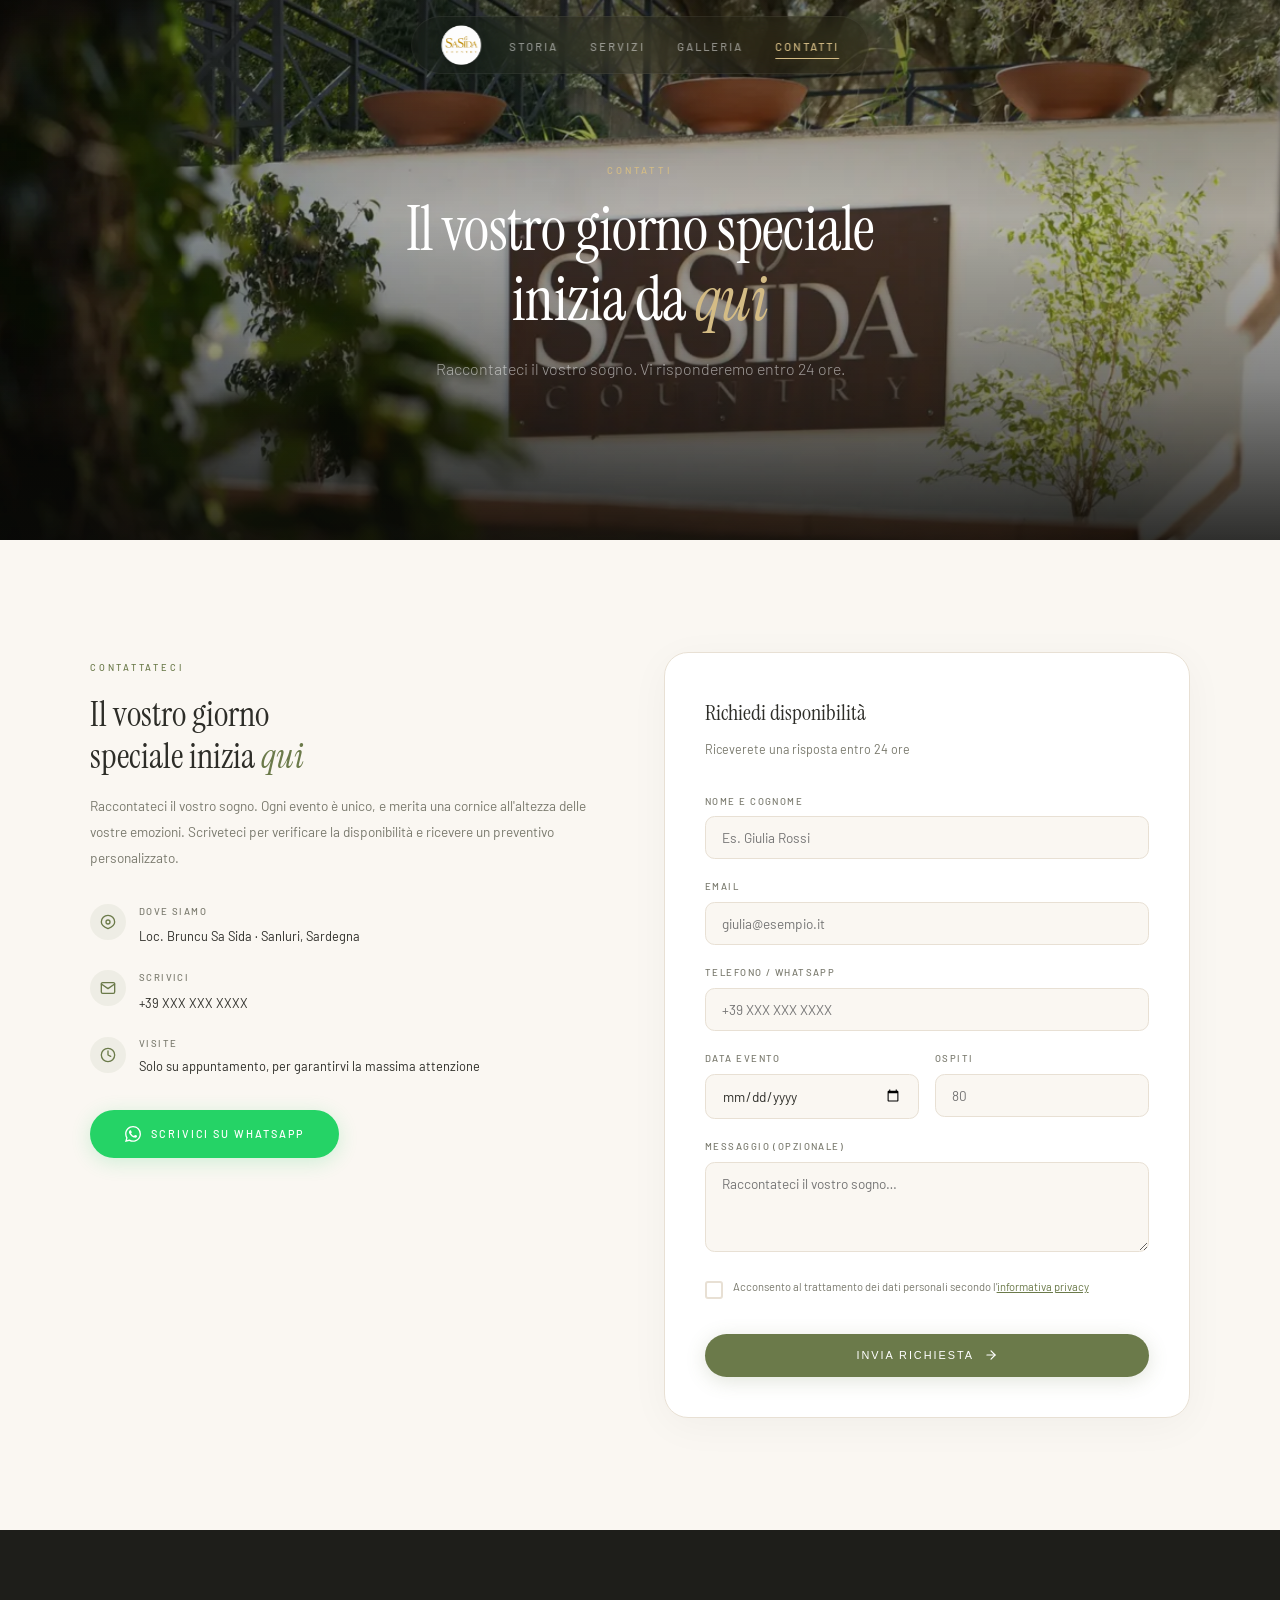
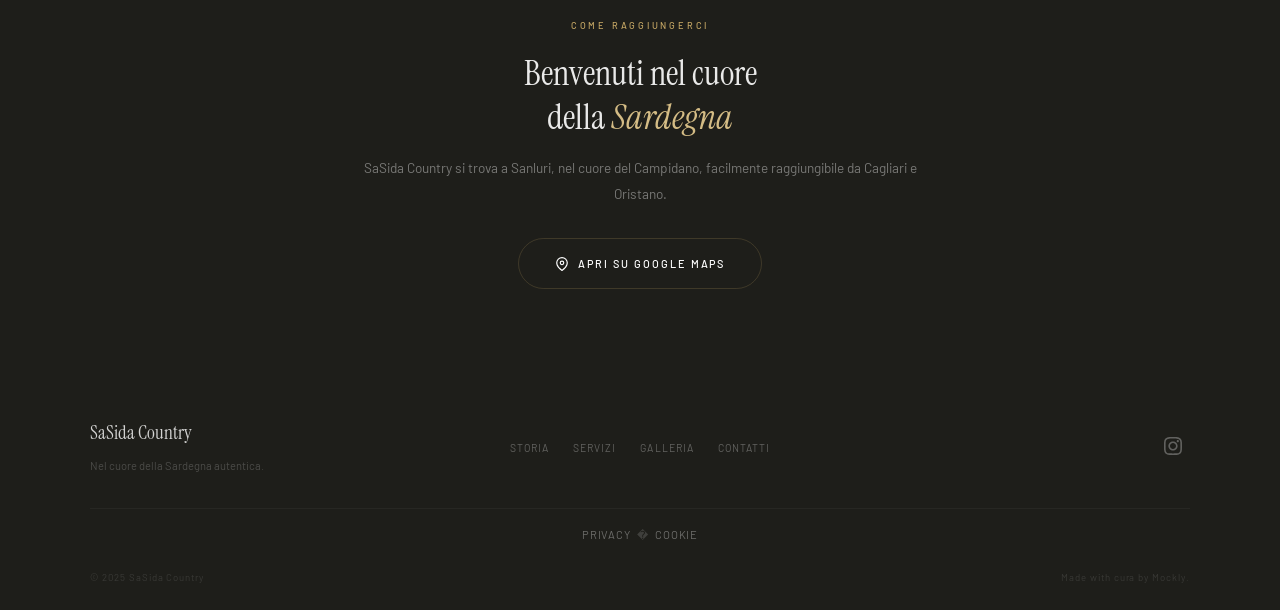
==== commit dfdcd462: "dd" ====
--- a/contatti.html
+++ b/contatti.html
@@ -24,8 +24,7 @@
   </div>
   <ul class="nav-links">
     <li><a href="storia.html">Storia</a></li>
-    <li><a href="esperienze.html">Esperienze</a></li>
-    <li><a href="testimonianze.html">Testimonianze</a></li>
+    <li><a href="esperienze.html">Servizi</a></li>
     <li><a href="galleria.html">Galleria</a></li>
     <li><a href="contatti.html" class="active-page">Contatti</a></li>
   </ul>
@@ -40,8 +39,7 @@
 <div class="menu-overlay" id="menuOverlay">
   <ul>
     <li><a href="storia.html">Storia</a></li>
-    <li><a href="esperienze.html">Esperienze</a></li>
-    <li><a href="testimonianze.html">Testimonianze</a></li>
+    <li><a href="esperienze.html">Servizi</a></li>
     <li><a href="galleria.html">Galleria</a></li>
     <li><a href="contatti.html">Contatti</a></li>
   </ul>
@@ -56,12 +54,6 @@
     <p>Raccontateci il vostro sogno. Vi risponderemo entro 24 ore.</p>
   </div>
 </section>
-
-<div class="section-divider">
-  <svg viewBox="0 0 1440 120" preserveAspectRatio="none">
-    <path d="M0,60 C240,120 480,0 720,60 C960,120 1200,0 1440,60 L1440,120 L0,120 Z" fill="var(--cream)"/>
-  </svg>
-</div>
 
 <!-- CONTACT -->
 <section class="contact" id="contatti">
@@ -159,12 +151,6 @@
   </div>
 </section>
 
-<div class="section-divider section-divider--flip">
-  <svg viewBox="0 0 1440 120" preserveAspectRatio="none">
-    <path d="M0,60 C240,120 480,0 720,60 C960,120 1200,0 1440,60 L1440,0 L0,0 Z" fill="var(--dark)"/>
-  </svg>
-</div>
-
 <!-- MAP SECTION -->
 <section class="map-section">
   <div class="map-section-inner">
@@ -188,8 +174,7 @@
     </div>
     <ul class="footer-links">
       <li><a href="storia.html">Storia</a></li>
-      <li><a href="esperienze.html">Esperienze</a></li>
-      <li><a href="testimonianze.html">Testimonianze</a></li>
+      <li><a href="esperienze.html">Servizi</a></li>
       <li><a href="galleria.html">Galleria</a></li>
       <li><a href="contatti.html">Contatti</a></li>
     </ul>
@@ -199,7 +184,11 @@
       </a>
     </div>
   </div>
-  <div class="footer-bottom">
+    <div class="footer-meta">
+    <a href="#" class="footer-meta-link">Privacy</a>
+    <span class="footer-meta-sep">�</span>
+    <a href="#" class="footer-meta-link">Cookie</a>
+  </div><div class="footer-bottom">
     <span>© 2025 SaSida Country</span>
     <span class="footer-credit">Made with <span class="footer-heart">cura</span> by Mockly.</span>
   </div>
@@ -210,5 +199,10 @@
 </button>
 
 <script src="script.js"></script>
+<!-- COOKIE BAR -->
+<div class="cookie-bar" id="cookieBar" role="dialog" aria-label="Informativa cookie">
+  <p class="cookie-text">Questo sito utilizza cookie tecnici per garantire il corretto funzionamento del sito. <a href="#" class="cookie-link">Informativa</a>.</p>
+  <button class="cookie-btn" id="cookieAccept">OK</button>
+</div>
 </body>
 </html>
--- a/style.css
+++ b/style.css
@@ -1,5 +1,6 @@
+@charset "UTF-8";
+
 :root {
-  --cream: #f5f0e8;
   --cream-dark: #e8e0d4;
   --warm-white: #faf7f2;
   --olive: #6b7a4a;
@@ -20,393 +21,292 @@
   --ease-in-out: cubic-bezier(0.65, 0, 0.35, 1);
 }
 
-* { margin: 0; padding: 0; box-sizing: border-box; }
+*, *::before, *::after { margin: 0; padding: 0; box-sizing: border-box; }
+
+html { scroll-behavior: smooth; }
 
 body {
   font-family: var(--font-sans);
+  font-size: 0.95rem;
+  line-height: 1.8;
+  color: var(--text);
   background: var(--warm-white);
-  color: var(--text);
+  -webkit-font-smoothing: antialiased;
   overflow-x: hidden;
-  -webkit-font-smoothing: antialiased;
-  -moz-osx-font-smoothing: grayscale;
-}
-
-/* ── PAGE HERO (inner pages) ── */
-.page-hero {
-  height: 50vh;
-  min-height: 360px;
+}
+
+img { max-width: 100%; height: auto; display: block; }
+a { color: inherit; text-decoration: none; }
+ul { list-style: none; }
+
+/* ── NAV ── */
+#nav {
+  position: fixed; top: 1rem; left: 50%;
+  transform: translateX(-50%);
+  z-index: 1000;
+  display: flex;
+  align-items: center;
+  justify-content: center;
+  gap: 1.8rem;
+  padding: 0.5rem 1.8rem;
+  width: auto;
+  max-width: 820px;
+  border-radius: 9999px;
+  background: rgba(30,30,26,0.28);
+  backdrop-filter: blur(20px) saturate(160%);
+  -webkit-backdrop-filter: blur(20px) saturate(160%);
+  border: 1px solid rgba(255,255,255,0.06);
+  transition: all 0.4s var(--ease-out);
+}
+
+#nav.scrolled {
+  background: rgba(30,30,26,0.72);
+  backdrop-filter: blur(24px) saturate(180%);
+  -webkit-backdrop-filter: blur(24px) saturate(180%);
+  padding: 0.4rem 1.8rem;
+  box-shadow: 0 8px 40px rgba(0,0,0,0.25);
+  border-color: rgba(255,255,255,0.08);
+}
+
+.nav-logo {
+  flex-shrink: 0;
+  z-index: 1001;
+}
+
+.nav-logo img {
+  height: 40px;
+  width: auto;
+  transition: height 0.4s var(--ease-out);
+  filter: drop-shadow(0 1px 4px rgba(0,0,0,0.15));
+}
+
+#nav.scrolled .nav-logo img {
+  height: 34px;
+}
+
+.nav-links {
+  display: flex;
+  gap: 2rem;
+  align-items: center;
+}
+
+.nav-links a {
+  font-size: 0.7rem;
+  font-weight: 500;
+  letter-spacing: 0.18em;
+  text-transform: uppercase;
+  color: rgba(255,255,255,0.5);
   position: relative;
-  display: flex;
-  flex-direction: column;
-  align-items: center;
-  justify-content: center;
-  text-align: center;
-  overflow: hidden;
-}
-.page-hero .hero-bg {
-  position: absolute; inset: -10px;
-  background: url('img/sfondo.jpg') center/cover no-repeat;
-  filter: blur(4px) saturate(1.05);
-  transform: scale(1.08);
-}
-.page-hero .hero-overlay {
-  position: absolute; inset: 0;
-  background: linear-gradient(180deg, rgba(10,10,8,0.65) 0%, rgba(10,10,8,0.35) 50%, rgba(10,10,8,0.7) 100%);
-  z-index: 1;
-}
-.page-hero-content {
-  position: relative;
-  z-index: 2;
-  max-width: 640px;
-  padding: 0 2rem;
-  opacity: 0;
-  transform: translateY(24px);
-  animation: heroFadeUp 1.2s var(--ease-out) forwards 0.3s;
-}
-.page-hero-label {
-  display: inline-block;
-  font-family: var(--font-sans);
-  font-size: 0.62rem;
-  font-weight: 500;
-  letter-spacing: 0.35em;
-  text-transform: uppercase;
+  transition: color 0.3s var(--ease-out);
+  padding: 0.3rem 0;
+}
+
+.nav-links a:hover {
+  color: rgba(255,255,255,0.85);
+}
+
+.nav-links a.active-page {
   color: var(--gold-light);
-  margin-bottom: 1rem;
-}
-.page-hero h1 {
-  font-family: var(--font-serif);
-  font-size: clamp(2.6rem, 6vw, 4.5rem);
-  font-weight: 500;
-  color: #fff;
-  line-height: 1.15;
-  letter-spacing: -0.015em;
-  text-shadow: 0 4px 40px rgba(0,0,0,0.3);
-}
-.page-hero h1 em { font-style: italic; color: var(--gold-light); }
-.page-hero p {
-  font-family: var(--font-sans);
-  font-size: 1rem;
-  font-weight: 300;
-  color: rgba(255,255,255,0.6);
-  margin-top: 0.8rem;
-  line-height: 1.7;
-  max-width: 480px;
-  margin-left: auto;
-  margin-right: auto;
-}
-
-/* ── PAGE CONTENT ── */
-.page-content {
-  padding: var(--section-padding-v) var(--section-padding-h);
-  max-width: 1100px;
-  margin: 0 auto;
-}
-
-/* ── NAV ACTIVE PAGE ── */
-.nav-links a.active-page { color: var(--gold-light); }
-nav.scrolled .nav-links a.active-page { color: var(--olive); }
-.nav-links a.active-page::after { width: 100%; }
-
-/* ── SECTION DIVIDER ── */
-.section-divider {
-  line-height: 0;
-  overflow: hidden;
-  margin-top: -1px;
-}
-.section-divider svg {
-  display: block;
-  width: 100%;
-  height: 60px;
-}
-.section-divider--flip {
-  transform: rotate(180deg);
-}
-
-/* ── NAV ── */
-nav {
-  position: fixed;
-  top: 1.25rem; left: 50%;
-  transform: translateX(-50%);
-  width: calc(100% - 3rem);
-  max-width: min(900px, calc(100% - 3rem));
-  z-index: 100;
-  padding: 0 1.8rem;
-  height: 60px;
-  display: flex;
-  justify-content: center;
-  align-items: center;
-  gap: 3rem;
-  border-radius: 9999px;
-  transition: all 0.5s var(--ease-out);
-  background: rgba(255,255,255,0.06);
-  backdrop-filter: blur(30px) saturate(160%);
-  -webkit-backdrop-filter: blur(30px) saturate(160%);
-  box-shadow: 0 4px 30px rgba(0,0,0,0.15), inset 0 1px 0 rgba(255,255,255,0.2);
-}
-nav::before {
-  content: '';
-  position: absolute; inset: 0;
-  border-radius: 9999px;
-  padding: 1px;
-  background: linear-gradient(135deg,
-    rgba(255,255,255,0.45) 0%,
-    rgba(255,255,255,0.1) 30%,
-    rgba(255,255,255,0) 60%,
-    rgba(255,255,255,0.15) 100%);
-  -webkit-mask: linear-gradient(#fff 0 0) content-box, linear-gradient(#fff 0 0);
-  -webkit-mask-composite: xor;
-  mask-composite: exclude;
-  pointer-events: none;
-}
-nav.scrolled {
-  top: 0.75rem;
-  padding: 0 1.4rem;
-  gap: 2rem;
-  background: rgba(245,240,230,0.6);
-  backdrop-filter: blur(40px) saturate(180%);
-  -webkit-backdrop-filter: blur(40px) saturate(180%);
-  box-shadow:
-    0 8px 40px rgba(0,0,0,0.08),
-    inset 0 1px 0 rgba(255,255,255,0.6);
-  height: 52px;
-}
-
-.nav-logo { display: flex; align-items: center; }
-.nav-logo img {
-  height: 56px;
-  filter: drop-shadow(0 2px 8px rgba(0,0,0,0.25));
-  transition: all 0.5s var(--ease-out);
-}
-nav.scrolled .nav-logo img { filter: none; height: 42px; }
-
-.nav-links {
-  display: flex;
-  gap: 1.8rem;
-  list-style: none;
-  align-items: center;
-}
-.nav-links a {
-  font-family: var(--font-sans);
-  font-size: 0.8rem;
-  font-weight: 500;
-  letter-spacing: 0.2em;
-  text-transform: uppercase;
-  color: rgba(255,255,255,0.85);
-  text-decoration: none;
-  transition: color 0.3s;
-  text-shadow: 0 1px 4px rgba(0,0,0,0.2);
-  position: relative;
-  padding: 4px 0;
-}
+}
+
 .nav-links a::after {
   content: '';
   position: absolute;
-  bottom: -2px; left: 50%;
+  bottom: -2px; left: 0;
   width: 0;
   height: 1.5px;
+  background: var(--gold);
+  border-radius: 2px;
+  transition: width 0.4s var(--ease-out);
+}
+
+.nav-links a:hover::after {
+  width: 100%;
+}
+
+.nav-links a.active-page::after {
+  width: 100%;
   background: var(--gold-light);
+  box-shadow: 0 0 8px rgba(196,166,100,0.4);
+}
+
+/* Mobile menu toggle */
+.menu-toggle {
+  display: none;
+  background: none;
+  border: none;
+  cursor: pointer;
+  z-index: 1001;
+  flex-direction: column;
+  align-items: center;
+  gap: 0.3rem;
+  padding: 0.3rem;
+}
+
+.menu-toggle-lines {
+  width: 24px;
+  height: 16px;
+  position: relative;
+}
+
+.menu-toggle-lines span {
+  display: block;
+  position: absolute;
+  left: 0;
+  width: 100%;
+  height: 2px;
+  background: #fff;
   border-radius: 2px;
   transition: all 0.35s var(--ease-out);
-  transform: translateX(-50%);
-}
-.nav-links a:hover::after,
-.nav-links a.active::after { width: 100%; }
-nav.scrolled .nav-links a { color: var(--text); text-shadow: none; }
-nav.scrolled .nav-links a::after { background: var(--olive); }
-.nav-links a:hover { color: var(--gold-light); }
-nav.scrolled .nav-links a:hover { color: var(--olive); }
-
-/* ── HAMBURGER ── */
-.menu-toggle { display: none; align-items: center; gap: 8px; background: none; border: none; cursor: pointer; padding: 4px; z-index: 200; margin-left: auto; }
-.menu-toggle-lines { display: flex; flex-direction: column; gap: 5px; }
-.menu-toggle-lines span {
-  display: block;
-  width: 22px;
-  height: 1.5px;
-  background: rgba(255,255,255,0.85);
-  transition: all 0.3s ease;
-  transform-origin: center;
-  border-radius: 2px;
-}
-nav.scrolled .menu-toggle-lines span { background: var(--text); }
+}
+
+.menu-toggle-lines span:nth-child(1) { top: 0; }
+.menu-toggle-lines span:nth-child(2) { top: 7px; }
+.menu-toggle-lines span:nth-child(3) { top: 14px; }
+
+.menu-toggle.active .menu-toggle-lines span:nth-child(1) {
+  top: 7px;
+  transform: rotate(45deg);
+}
+
+.menu-toggle.active .menu-toggle-lines span:nth-child(2) {
+  opacity: 0;
+  transform: translateX(-8px);
+}
+
+.menu-toggle.active .menu-toggle-lines span:nth-child(3) {
+  top: 7px;
+  transform: rotate(-45deg);
+}
+
 .menu-toggle-label {
-  font-family: var(--font-sans);
-  font-size: 0.6rem;
-  font-weight: 600;
-  letter-spacing: 0.2em;
+  font-size: 0.5rem;
+  font-weight: 500;
+  letter-spacing: 0.15em;
   text-transform: uppercase;
-  color: rgba(255,255,255,0.8);
-  transition: color 0.3s;
-}
-nav.scrolled .menu-toggle-label { color: var(--text); }
-.menu-toggle.active .menu-toggle-lines span:nth-child(1) { transform: translateY(6.5px) rotate(45deg); }
-.menu-toggle.active .menu-toggle-lines span:nth-child(2) { opacity: 0; }
-.menu-toggle.active .menu-toggle-lines span:nth-child(3) { transform: translateY(-6.5px) rotate(-45deg); }
-
+  color: rgba(255,255,255,0.4);
+}
+
+/* Menu overlay: hidden by default, shown on mobile via responsive media query */
 .menu-overlay {
-  position: fixed; inset: 0;
-  background: rgba(20,20,16,0.97);
-  backdrop-filter: blur(30px);
-  -webkit-backdrop-filter: blur(30px);
-  z-index: 150;
-  display: flex; align-items: center; justify-content: center;
-  opacity: 0; visibility: hidden; pointer-events: none;
-  transition: opacity 0.5s ease, visibility 0.5s ease;
-}
-.menu-overlay.active { opacity: 1; visibility: visible; pointer-events: all; }
-.menu-overlay ul { list-style: none; text-align: center; display: flex; flex-direction: column; gap: 2.8rem; }
-.menu-overlay ul a {
-  font-family: var(--font-serif);
-  font-size: 2.8rem;
-  font-weight: 400;
-  font-style: italic;
-  color: rgba(255,255,255,0.8);
-  text-decoration: none;
-  letter-spacing: 0.03em;
-  transition: color 0.3s;
-}
-.menu-overlay ul a:hover { color: var(--gold-light); }
+  display: none;
+}
 
 /* ── HERO ── */
 .hero {
-  height: 100vh;
-  min-height: 600px;
   position: relative;
-  display: flex;
-  flex-direction: column;
+  min-height: 100vh;
+  display: flex;
   align-items: center;
   justify-content: center;
-  text-align: center;
   overflow: hidden;
 }
+
 .hero-bg {
-  position: absolute; inset: -10px;
+  position: absolute;
+  inset: -20px;
   background: url('img/sfondo.jpg') center/cover no-repeat;
-  filter: blur(4px) saturate(1.05);
-  transform: scale(1.08);
+  z-index: 0;
   will-change: transform;
 }
+
 .hero-overlay {
-  position: absolute; inset: 0;
-  background:
-    radial-gradient(ellipse at 50% 40%, rgba(10,10,8,0.1) 0%, rgba(10,10,8,0.5) 100%),
-    linear-gradient(180deg,
-      rgba(10,10,8,0.55) 0%,
-      rgba(10,10,8,0.25) 30%,
-      rgba(10,10,8,0.15) 50%,
-      rgba(10,10,8,0.55) 80%,
-      rgba(10,10,8,0.75) 100%
-    );
+  position: absolute;
+  inset: 0;
+  background: linear-gradient(180deg,
+    rgba(10,10,8,0.55) 0%,
+    rgba(10,10,8,0.3) 40%,
+    rgba(10,10,8,0.5) 70%,
+    rgba(10,10,8,0.85) 100%
+  );
   z-index: 1;
 }
+
 .hero-content {
   position: relative;
   z-index: 2;
-  opacity: 0;
-  transform: translateY(30px);
-  animation: heroFadeUp 1.4s var(--ease-out) forwards 0.3s;
-  will-change: transform, opacity;
-  max-width: 700px;
-  padding: 0 2rem;
-}
+  text-align: center;
+  color: #fff;
+  padding: 2rem;
+  max-width: 800px;
+}
+
 .hero-emblem {
-  font-size: 0.65rem;
-  color: var(--gold-light);
-  letter-spacing: 0.5em;
-  margin-bottom: 0.5rem;
-  opacity: 0;
-  animation: heroFadeUp 1.4s var(--ease-out) forwards 0.2s;
-}
+  font-size: 1.4rem;
+  margin-bottom: 1.5rem;
+  opacity: 0.5;
+  letter-spacing: 0.3em;
+  animation: fadeDown 0.8s var(--ease-out) 0.2s both;
+}
+
+.hero-content h1 {
+  font-family: var(--font-serif);
+  font-size: clamp(3rem, 8vw, 5.5rem);
+  font-weight: 400;
+  line-height: 1.1;
+  letter-spacing: -0.02em;
+  margin-bottom: 1.2rem;
+  animation: fadeDown 0.8s var(--ease-out) 0.4s both;
+}
+
 .hero-title-main {
-  display: inline-block;
-  animation: heroFadeUp 1.4s var(--ease-out) forwards 0.4s;
-  opacity: 0;
-}
+  display: block;
+}
+
 .hero-title-em {
-  display: inline-block;
   font-style: italic;
   color: var(--gold-light);
-  text-shadow: 0 0 60px rgba(212,188,133,0.25);
-  animation: heroFadeUp 1.4s var(--ease-out) forwards 0.6s;
-  opacity: 0;
-}
-.hero h1 {
-  font-family: var(--font-serif);
-  font-size: clamp(4.5rem, 10vw, 9rem);
-  font-weight: 600;
-  color: #fff;
-  line-height: 1.15;
-  letter-spacing: -0.02em;
-  text-shadow: 0 4px 40px rgba(0,0,0,0.35);
-}
-.hero h1 em {
-  font-style: italic;
-  color: var(--gold-light);
-  text-shadow: 0 0 60px rgba(212,188,133,0.25);
-}
+}
+
 .hero-divider {
   display: flex;
   align-items: center;
   justify-content: center;
-  gap: 0.6rem;
-  margin: 1.2rem auto;
-  max-width: 120px;
-  opacity: 0;
-  animation: fadeIn 1s ease forwards 0.9s;
-}
+  gap: 0.8rem;
+  margin-bottom: 1.5rem;
+  animation: fadeDown 0.8s var(--ease-out) 0.6s both;
+}
+
 .hero-divider span {
   display: block;
-  flex: 1;
+  width: 60px;
   height: 1px;
-  background: linear-gradient(90deg, transparent, var(--gold-light), transparent);
-  opacity: 0.35;
-}
+  background: var(--gold);
+  opacity: 0.4;
+}
+
 .hero-sub {
-  font-family: var(--font-sans);
-  font-size: clamp(0.85rem, 1.4vw, 1.05rem);
+  font-size: clamp(0.85rem, 2vw, 1.05rem);
+  color: rgba(255,255,255,0.6);
   font-weight: 300;
-  line-height: 1.7;
-  letter-spacing: 0.04em;
-  color: rgba(255,255,255,0.65);
-  margin-bottom: 2.8rem;
-  max-width: 480px;
-  margin-left: auto;
-  margin-right: auto;
-  opacity: 0;
-  animation: fadeIn 1s ease forwards 1.1s;
-}
+  max-width: 460px;
+  margin: 0 auto 2rem;
+  line-height: 1.9;
+  animation: fadeDown 0.8s var(--ease-out) 0.8s both;
+}
+
 .hero-cta {
   display: inline-flex;
   align-items: center;
-  gap: 0.7rem;
-  padding: 0.9rem 2.2rem 0.9rem 2.5rem;
+  gap: 0.6rem;
+  padding: 0.9rem 2.2rem;
   border-radius: 9999px;
+  background: var(--olive);
   color: #fff;
-  font-family: var(--font-sans);
-  font-size: 0.78rem;
+  font-size: 0.68rem;
   font-weight: 500;
   letter-spacing: 0.18em;
   text-transform: uppercase;
-  text-decoration: none;
   transition: all 0.4s var(--ease-out);
-  background: var(--olive);
-  box-shadow: 0 4px 24px rgba(107,122,74,0.35);
-  position: relative;
-  overflow: hidden;
-}
-.hero-cta::before {
-  content: '';
-  position: absolute; inset: 0;
-  background: linear-gradient(135deg, rgba(255,255,255,0.1) 0%, transparent 50%);
-  pointer-events: none;
-}
+  box-shadow: 0 4px 24px rgba(107,122,74,0.3);
+  animation: fadeDown 0.8s var(--ease-out) 1s both;
+}
+
 .hero-cta:hover {
   background: var(--olive-dark);
   transform: translateY(-2px);
   box-shadow: 0 8px 32px rgba(107,122,74,0.4);
 }
-.hero-cta svg { transition: transform 0.3s; }
-.hero-cta:hover svg { transform: translateX(4px); }
 
 .hero-scroll {
   position: absolute;
@@ -414,986 +314,1206 @@
   left: 50%;
   transform: translateX(-50%);
   z-index: 2;
-  display: flex;
-  flex-direction: column;
-  align-items: center;
-  gap: 8px;
-  opacity: 0;
-  animation: fadeIn 1s ease forwards 1.5s;
-}
-.hero-scroll span {
-  font-family: var(--font-sans);
-  font-size: 0.55rem;
-  font-weight: 500;
-  letter-spacing: 0.25em;
-  text-transform: uppercase;
-  color: rgba(255,255,255,0.35);
-}
+  animation: fadeDown 0.8s var(--ease-out) 1.2s both;
+}
+
 .hero-scroll-line {
   width: 1px;
-  height: 32px;
-  background: linear-gradient(to bottom, rgba(255,255,255,0.3), transparent);
-  animation: scrollPulse 2s ease infinite;
-}
-
-@keyframes heroFadeUp {
-  to { opacity: 1; transform: translateY(0); }
-}
-@keyframes fadeIn { to { opacity: 1; } }
+  height: 40px;
+  background: linear-gradient(to bottom, var(--gold), transparent);
+  animation: scrollPulse 2s ease-in-out infinite;
+}
+
 @keyframes scrollPulse {
   0%, 100% { opacity: 0.3; transform: scaleY(1); }
-  50% { opacity: 1; transform: scaleY(1.15); }
+  50% { opacity: 0.8; transform: scaleY(1.3); }
+}
+
+@keyframes fadeDown {
+  from { opacity: 0; transform: translateY(-20px); }
+  to { opacity: 1; transform: translateY(0); }
+}
+
+/* ── PAGE HERO ── */
+.page-hero {
+  position: relative;
+  min-height: 60vh;
+  display: flex;
+  align-items: center;
+  justify-content: center;
+  overflow: hidden;
+}
+
+.page-hero .hero-bg {
+  background: url('img/altos.jpg') center/cover no-repeat;
+}
+
+.page-storia .page-hero .hero-bg { background-image: url('img/sasida.jpg'); }
+.page-servizi .page-hero .hero-bg { background-image: url('img/altos.jpg'); }
+.page-galleria .page-hero .hero-bg { background-image: url('img/img7.png'); }
+.page-contatti .page-hero .hero-bg { background-image: url('img/sasida.jpg'); }
+.page-testimonianze .page-hero .hero-bg { background-image: url('img/altos.jpg'); }
+
+.page-hero-content {
+  position: relative;
+  z-index: 2;
+  text-align: center;
+  color: #fff;
+  padding: 2rem;
+  max-width: 700px;
+}
+
+.page-hero-label {
+  display: inline-block;
+  font-size: 0.6rem;
+  font-weight: 500;
+  letter-spacing: 0.3em;
+  text-transform: uppercase;
+  color: var(--gold-light);
+  margin-bottom: 1rem;
+  animation: fadeDown 0.8s var(--ease-out) 0.2s both;
+}
+
+.page-hero-content h1 {
+  font-family: var(--font-serif);
+  font-size: clamp(2.2rem, 5vw, 3.8rem);
+  font-weight: 400;
+  line-height: 1.15;
+  letter-spacing: -0.01em;
+  margin-bottom: 1.2rem;
+  animation: fadeDown 0.8s var(--ease-out) 0.4s both;
+}
+
+.page-hero-content h1 em {
+  font-style: italic;
+  color: var(--gold-light);
+}
+
+.page-hero-content p {
+  font-size: clamp(0.85rem, 1.8vw, 1rem);
+  color: rgba(255,255,255,0.55);
+  font-weight: 300;
+  max-width: 500px;
+  margin: 0 auto;
+  line-height: 1.9;
+  animation: fadeDown 0.8s var(--ease-out) 0.6s both;
+}
+
+/* ── SECTION HEADER ── */
+.section-header {
+  text-align: center;
+  max-width: 650px;
+  margin: 0 auto 3.5rem;
+  padding: 0 var(--section-padding-h);
+}
+
+.section-tag {
+  display: inline-block;
+  font-size: 0.58rem;
+  font-weight: 500;
+  letter-spacing: 0.3em;
+  text-transform: uppercase;
+  margin-bottom: 1rem;
+}
+
+.section-tag--olive { color: var(--olive); }
+.section-tag--gold { color: var(--gold); }
+
+.section-header h2 {
+  font-family: var(--font-serif);
+  font-size: clamp(1.8rem, 4vw, 2.8rem);
+  font-weight: 400;
+  line-height: 1.2;
+  letter-spacing: -0.01em;
+  color: var(--text);
+  margin-bottom: 1rem;
+}
+
+.section-header h2 em {
+  font-style: italic;
+  color: var(--olive);
+}
+
+.section-desc {
+  font-size: 0.85rem;
+  color: var(--text-light);
+  font-weight: 300;
+  line-height: 1.9;
+  max-width: 520px;
+  margin: 0 auto;
 }
 
 /* ── EMOTION ── */
 .emotion {
-  padding: 5rem 2rem 4.5rem;
-  text-align: center;
+  padding: var(--section-padding-v) var(--section-padding-h);
   background: var(--warm-white);
 }
+
 .emotion-content {
   max-width: 720px;
   margin: 0 auto;
-  display: flex;
-  align-items: flex-start;
-  gap: 1.5rem;
-}
+  text-align: center;
+  position: relative;
+}
+
 .emotion-mark {
   font-family: var(--font-serif);
-  font-size: 5rem;
-  line-height: 0.8;
-  color: var(--olive-light);
-  opacity: 0.15;
-  -webkit-user-select: none;
-  user-select: none;
-}
+  font-size: 6rem;
+  line-height: 1;
+  color: var(--cream-dark);
+  opacity: 0.4;
+}
+
 .emotion-mark--end {
-  align-self: flex-end;
-  transform: translateY(0.3rem);
-}
-.emotion-body { flex: 1; padding-top: 0.3rem; }
+  display: block;
+  text-align: right;
+  margin-top: -1.5rem;
+}
+
+.emotion-body {
+  padding: 0 1rem;
+}
+
 .emotion-tag {
   display: inline-block;
-  font-family: var(--font-sans);
-  font-size: 0.6rem;
+  font-size: 0.58rem;
+  font-weight: 500;
+  letter-spacing: 0.3em;
+  text-transform: uppercase;
+  color: var(--olive);
+  margin-bottom: 1.2rem;
+}
+
+.emotion-body p {
+  font-family: var(--font-serif);
+  font-size: clamp(1.1rem, 2.5vw, 1.5rem);
+  line-height: 1.8;
+  color: var(--text);
+  font-style: italic;
+  letter-spacing: 0.01em;
+}
+
+.emotion-body em {
+  font-style: italic;
+  color: var(--olive);
+}
+
+/* ── PREVIEW CARDS ── */
+.previews {
+  padding: var(--section-padding-v) var(--section-padding-h);
+  background: var(--warm-white);
+}
+
+.previews-grid {
+  display: grid;
+  grid-template-columns: repeat(auto-fit, minmax(280px, 1fr));
+  gap: 2rem;
+  max-width: 1100px;
+  margin: 0 auto;
+  padding: 0 var(--section-padding-h);
+}
+
+.preview-card {
+  display: flex;
+  flex-direction: column;
+  border-radius: 1.5rem;
+  overflow: hidden;
+  background: rgba(255,255,255,0.5);
+  backdrop-filter: blur(12px);
+  -webkit-backdrop-filter: blur(12px);
+  border: 1px solid rgba(255,255,255,0.6);
+  transition: transform 0.5s var(--ease-out), box-shadow 0.5s var(--ease-out);
+}
+
+.preview-card:hover {
+  transform: translateY(-6px);
+  box-shadow: 0 20px 50px rgba(0,0,0,0.06);
+}
+
+.preview-card-img {
+  height: 200px;
+  overflow: hidden;
+}
+
+.preview-card-img img {
+  width: 100%;
+  height: 100%;
+  object-fit: cover;
+  transition: transform 0.6s var(--ease-out);
+}
+
+.preview-card:hover .preview-card-img img {
+  transform: scale(1.06);
+}
+
+.preview-card-body {
+  padding: 1.8rem;
+  flex: 1;
+  display: flex;
+  flex-direction: column;
+}
+
+.preview-card-tag {
+  font-size: 0.55rem;
+  font-weight: 500;
+  letter-spacing: 0.2em;
+  text-transform: uppercase;
+  color: var(--olive);
+  margin-bottom: 0.5rem;
+}
+
+.preview-card-body h3 {
+  font-family: var(--font-serif);
+  font-size: 1.3rem;
+  font-weight: 400;
+  margin-bottom: 0.6rem;
+  color: var(--text);
+}
+
+.preview-card-body p {
+  font-size: 0.8rem;
+  color: var(--text-light);
+  line-height: 1.8;
+  flex: 1;
+  margin-bottom: 1rem;
+}
+
+.preview-card-link {
+  font-size: 0.68rem;
+  font-weight: 500;
+  letter-spacing: 0.08em;
+  color: var(--olive);
+  transition: gap 0.3s var(--ease-out);
+  display: inline-flex;
+  align-items: center;
+  gap: 0.3rem;
+}
+
+.preview-card:hover .preview-card-link {
+  gap: 0.6rem;
+}
+
+/* ── SERVICES PREVIEW ── */
+.services-preview {
+  padding: var(--section-padding-v) var(--section-padding-h);
+  background: var(--warm-white);
+}
+
+.services-preview-grid {
+  display: grid;
+  grid-template-columns: repeat(auto-fit, minmax(220px, 1fr));
+  gap: 1.5rem;
+  max-width: 1100px;
+  margin: 0 auto 3rem;
+  padding: 0 var(--section-padding-h);
+}
+
+.services-preview-item {
+  text-align: center;
+  padding: 2.5rem 1.5rem;
+  border-radius: 1.5rem;
+  background: rgba(255,255,255,0.4);
+  backdrop-filter: blur(8px);
+  -webkit-backdrop-filter: blur(8px);
+  border: 1px solid rgba(255,255,255,0.5);
+  transition: transform 0.5s var(--ease-out), box-shadow 0.5s var(--ease-out);
+}
+
+.services-preview-item:hover {
+  transform: translateY(-5px);
+  box-shadow: 0 12px 40px rgba(0,0,0,0.05);
+}
+
+.services-preview-icon {
+  width: 48px;
+  height: 48px;
+  margin: 0 auto 1.2rem;
+  display: flex;
+  align-items: center;
+  justify-content: center;
+  border-radius: 50%;
+  background: var(--olive);
+  color: #fff;
+}
+
+.services-preview-item h3 {
+  font-family: var(--font-serif);
+  font-size: 1.15rem;
+  font-weight: 400;
+  margin-bottom: 0.6rem;
+  color: var(--text);
+}
+
+.services-preview-item p {
+  font-size: 0.78rem;
+  color: var(--text-light);
+  line-height: 1.8;
+}
+
+.services-preview-cta {
+  text-align: center;
+}
+
+/* ── BTN PRIMARY ── */
+.btn-primary {
+  display: inline-flex;
+  align-items: center;
+  gap: 0.6rem;
+  padding: 0.9rem 2.2rem;
+  border-radius: 9999px;
+  background: var(--olive);
+  color: #fff;
+  font-size: 0.68rem;
+  font-weight: 500;
+  letter-spacing: 0.18em;
+  text-transform: uppercase;
+  border: none;
+  cursor: pointer;
+  transition: all 0.4s var(--ease-out);
+  box-shadow: 0 4px 20px rgba(107,122,74,0.2);
+}
+
+.btn-primary:hover {
+  background: var(--olive-dark);
+  transform: translateY(-2px);
+  box-shadow: 0 8px 28px rgba(107,122,74,0.3);
+}
+
+/* ── INTRO (storia) ── */
+.intro {
+  display: grid;
+  grid-template-columns: 1fr 1fr;
+  gap: 3rem;
+  max-width: 1100px;
+  margin: 0 auto;
+  padding: var(--section-padding-v) var(--section-padding-h);
+  align-items: center;
+}
+
+.intro-tag {
+  font-size: 0.58rem;
   font-weight: 500;
   letter-spacing: 0.3em;
   text-transform: uppercase;
   color: var(--olive);
   margin-bottom: 1rem;
-}
-.emotion-body p {
+  display: block;
+}
+
+.intro-text h2 {
   font-family: var(--font-serif);
+  font-size: clamp(1.8rem, 3.5vw, 2.5rem);
   font-weight: 400;
-  font-style: italic;
-  font-size: clamp(1.4rem, 3.2vw, 2rem);
-  color: var(--dark);
-  line-height: 1.5;
-  letter-spacing: -0.01em;
-  text-align: left;
-}
-.emotion-body p em { color: var(--olive); font-style: italic; }
-
-/* ── INTRO ── */
-.intro {
-  padding: var(--section-padding-v) var(--section-padding-h);
-  max-width: 1200px;
-  margin: 0 auto;
-  display: grid;
-  grid-template-columns: 1fr 1.1fr;
-  gap: 5rem;
-  align-items: center;
-  background: var(--cream);
-}
-.intro-tag {
-  font-family: var(--font-sans);
-  font-size: 0.62rem;
-  font-weight: 500;
-  letter-spacing: 0.3em;
-  text-transform: uppercase;
-  color: var(--olive);
-  margin-bottom: 1.2rem;
-}
-.intro h2 {
-  font-family: var(--font-serif);
-  font-size: clamp(2.2rem, 4vw, 3.4rem);
-  font-weight: 400;
-  line-height: 1.15;
-  color: var(--dark);
-  margin-bottom: 1.8rem;
-  letter-spacing: -0.01em;
-}
-.intro h2 em { font-style: italic; color: var(--olive); }
-.intro p {
-  font-family: var(--font-sans);
-  font-size: 0.92rem;
+  line-height: 1.2;
+  margin-bottom: 1.5rem;
+}
+
+.intro-text h2 em { font-style: italic; color: var(--olive); }
+
+.intro-text p {
+  font-size: 0.85rem;
+  color: var(--text-light);
   line-height: 2;
-  color: var(--text-light);
-  font-weight: 300;
-  margin-bottom: 1.2rem;
-}
-.intro-image { position: relative; }
-.intro-image-frame { position: relative; display: inline-block; }
-.intro-image img {
+  margin-bottom: 1rem;
+}
+
+.intro-image-frame {
+  position: relative;
+  border-radius: 1.5rem;
+  overflow: hidden;
+}
+
+.intro-image-frame img {
   width: 100%;
-  height: auto;
-  aspect-ratio: 3/4;
+  height: 400px;
   object-fit: cover;
-  display: block;
-  position: relative;
-  z-index: 1;
-}
+  border-radius: 1.5rem;
+}
+
 .intro-image-border {
   position: absolute;
-  top: -1.5rem; left: -1.5rem;
-  right: 1.5rem; bottom: 1.5rem;
-  border: 1px solid var(--olive-light);
-  opacity: 0.35;
-  z-index: 0;
-}
-
-/* ── SECTION HEADER ── */
-.section-header {
+  inset: -8px;
+  border: 1px solid var(--cream-dark);
+  border-radius: calc(1.5rem + 8px);
+  z-index: -1;
+}
+
+@media (max-width: 768px) {
+  .intro { grid-template-columns: 1fr; }
+}
+
+/* ── VALUES ── */
+.values {
+  padding: var(--section-padding-v) var(--section-padding-h);
+  background: var(--warm-white);
+}
+
+.values-grid {
+  display: grid;
+  grid-template-columns: repeat(3, 1fr);
+  gap: 2rem;
+  max-width: 1100px;
+  margin: 0 auto;
+  padding: 0 var(--section-padding-h);
+}
+
+.value-card {
+  padding: 2.5rem 2rem;
+  border-radius: 1.5rem;
+  background: rgba(255,255,255,0.6);
+  backdrop-filter: blur(8px);
+  -webkit-backdrop-filter: blur(8px);
+  border: 1px solid rgba(255,255,255,0.7);
+  transition: transform 0.5s var(--ease-out);
+}
+
+.value-card:hover {
+  transform: translateY(-4px);
+}
+
+.value-card-num {
+  font-family: var(--font-serif);
+  font-size: 2.2rem;
+  color: var(--cream-dark);
+  margin-bottom: 0.8rem;
+  line-height: 1;
+}
+
+.value-card h3 {
+  font-family: var(--font-serif);
+  font-size: 1.2rem;
+  font-weight: 400;
+  margin-bottom: 0.8rem;
+}
+
+.value-card p {
+  font-size: 0.8rem;
+  color: var(--text-light);
+  line-height: 1.9;
+}
+
+@media (max-width: 768px) {
+  .values-grid { grid-template-columns: 1fr; }
+}
+
+/* ── CTA ── */
+.cta-section {
+  padding: 5rem var(--section-padding-h);
+  background: var(--warm-white);
   text-align: center;
-  max-width: 600px;
-  margin: 0 auto 3.5rem;
-}
-.section-header h2 {
+}
+
+.cta-content {
+  max-width: 500px;
+  margin: 0 auto;
+}
+
+.cta-content h2 {
   font-family: var(--font-serif);
-  font-size: clamp(2rem, 3.5vw, 3rem);
+  font-size: clamp(1.6rem, 3.5vw, 2.4rem);
   font-weight: 400;
-  line-height: 1.2;
-  letter-spacing: -0.01em;
-  color: var(--dark);
-}
-.section-header h2 em { font-style: italic; color: var(--olive); }
-.section-desc {
-  font-family: var(--font-sans);
-  font-size: 0.9rem;
-  line-height: 1.9;
+  line-height: 1.25;
+  margin-bottom: 1rem;
+}
+
+.cta-content h2 em {
+  font-style: italic;
+  color: var(--olive);
+}
+
+.cta-content p {
+  font-size: 0.85rem;
   color: var(--text-light);
-  font-weight: 300;
-  margin-top: 1.2rem;
-  max-width: 500px;
-  margin-left: auto;
-  margin-right: auto;
-}
-
-/* ── SECTION TAG ── */
-.section-tag {
-  font-family: var(--font-sans);
-  font-size: 0.62rem;
-  font-weight: 500;
-  letter-spacing: 0.3em;
-  text-transform: uppercase;
-  margin-bottom: 1rem;
-  display: inline-block;
-}
-.section-tag--olive { color: var(--olive); }
-.section-tag--gold { color: var(--gold); }
+  margin-bottom: 2rem;
+}
 
 /* ── EXPERIENCES ── */
 .experiences {
   padding: var(--section-padding-v) var(--section-padding-h);
-  max-width: 1200px;
-  margin: 0 auto;
   background: var(--warm-white);
 }
-.experiences .section-header h2 em { color: var(--olive); }
+
 .experiences-grid {
   display: grid;
   grid-template-columns: repeat(3, 1fr);
   gap: 2rem;
-}
+  max-width: 1100px;
+  margin: 0 auto;
+  padding: 0 var(--section-padding-h);
+}
+
 .exp-card {
-  padding: 3rem 2rem;
+  padding: 2.5rem 2rem;
   border-radius: 1.5rem;
+  background: rgba(255,255,255,0.5);
+  backdrop-filter: blur(8px);
+  -webkit-backdrop-filter: blur(8px);
+  border: 1px solid rgba(255,255,255,0.6);
+  transition: transform 0.5s var(--ease-out);
   text-align: center;
-  transition: all 0.5s var(--ease-out);
-  background: rgba(255,255,255,0.6);
-  backdrop-filter: blur(16px);
-  -webkit-backdrop-filter: blur(16px);
-  box-shadow: 0 2px 24px rgba(107,122,74,0.05), inset 0 1px 0 rgba(255,255,255,0.7);
-  position: relative;
-  overflow: hidden;
-}
-.exp-card::before {
-  content: '';
-  position: absolute; inset: 0;
-  border-radius: 1.5rem;
-  padding: 1px;
-  background: linear-gradient(
-    160deg,
-    rgba(212,188,133,0.4) 0%,
-    rgba(107,122,74,0.08) 40%,
-    transparent 60%,
-    rgba(212,188,133,0.15) 100%
-  );
-  -webkit-mask: linear-gradient(#fff 0 0) content-box, linear-gradient(#fff 0 0);
-  -webkit-mask-composite: xor;
-  mask-composite: exclude;
-  pointer-events: none;
-}
+}
+
 .exp-card:hover {
-  transform: translateY(-8px);
-  box-shadow: 0 16px 48px rgba(107,122,74,0.1), inset 0 1px 0 rgba(255,255,255,0.8);
-}
+  transform: translateY(-5px);
+}
+
 .exp-card-media {
+  width: 56px;
+  height: 56px;
+  margin: 0 auto 1.2rem;
   display: flex;
   align-items: center;
   justify-content: center;
-  margin-bottom: 1.5rem;
-}
-.exp-card-icon {
-  width: 64px;
-  height: 64px;
   border-radius: 50%;
-  display: flex;
-  align-items: center;
-  justify-content: center;
-  background: rgba(107,122,74,0.08);
-  color: var(--olive);
-  transition: all 0.4s var(--ease-out);
-}
-.exp-card:hover .exp-card-icon {
   background: var(--olive);
   color: #fff;
-  transform: scale(1.05);
-}
+}
+
 .exp-card-title {
   font-family: var(--font-serif);
-  font-size: 1.3rem;
+  font-size: 1.2rem;
   font-weight: 400;
-  color: var(--dark);
   margin-bottom: 0.8rem;
 }
+
 .exp-card-text {
-  font-family: var(--font-sans);
-  font-size: 0.85rem;
-  line-height: 1.85;
+  font-size: 0.8rem;
   color: var(--text-light);
-  font-weight: 300;
+  line-height: 1.9;
+}
+
+@media (max-width: 768px) {
+  .experiences-grid { grid-template-columns: 1fr; }
+}
+
+/* ── DETAILS ── */
+.details {
+  padding: var(--section-padding-v) var(--section-padding-h);
+  background: var(--warm-white);
+}
+
+.details-grid {
+  display: grid;
+  grid-template-columns: repeat(4, 1fr);
+  gap: 1.5rem;
+  max-width: 1100px;
+  margin: 0 auto;
+  padding: 0 var(--section-padding-h);
+}
+
+.detail-item {
+  padding: 2rem 1.5rem;
+  border-radius: 1.2rem;
+  background: rgba(255,255,255,0.5);
+  backdrop-filter: blur(8px);
+  -webkit-backdrop-filter: blur(8px);
+  border: 1px solid rgba(255,255,255,0.6);
+  transition: transform 0.5s var(--ease-out);
+}
+
+.detail-item:hover {
+  transform: translateY(-4px);
+}
+
+.detail-item h3 {
+  font-family: var(--font-serif);
+  font-size: 1.1rem;
+  font-weight: 400;
+  margin-bottom: 0.7rem;
+  color: var(--text);
+}
+
+.detail-item p {
+  font-size: 0.78rem;
+  color: var(--text-light);
+  line-height: 1.8;
+}
+
+@media (max-width: 900px) {
+  .details-grid { grid-template-columns: repeat(2, 1fr); }
+}
+
+@media (max-width: 480px) {
+  .details-grid { grid-template-columns: 1fr; }
 }
 
 /* ── GALLERY ── */
 .photo-gallery {
-  padding: calc(var(--section-padding-v) * 0.875) var(--section-padding-h);
-  background: var(--dark);
-}
-.photo-gallery .section-header h2 { color: #fff; }
-.photo-gallery .section-header h2 em { color: var(--gold-light); }
+  padding: var(--section-padding-v) var(--section-padding-h);
+  background: var(--warm-white);
+}
 
 .gallery-masonry {
   max-width: 1200px;
   margin: 0 auto;
-  display: grid;
-  grid-template-columns: repeat(4, 1fr);
-  grid-auto-rows: 280px;
-  gap: 6px;
-}
+  columns: 3;
+  column-gap: 1.2rem;
+}
+
 .gm-item {
+  break-inside: avoid;
+  margin-bottom: 1.2rem;
+  border-radius: 1rem;
   overflow: hidden;
   position: relative;
   cursor: pointer;
-  border-radius: 2px;
-  background: var(--dark-soft);
-}
+  transition: transform 0.4s var(--ease-out);
+}
+
+.gm-item:hover {
+  transform: scale(1.02);
+}
+
 .gm-item img {
   width: 100%;
-  height: 100%;
-  object-fit: cover;
   display: block;
-  transition: transform 0.8s var(--ease-out), filter 0.5s;
-}
-.gm-item::after {
-  content: '';
-  position: absolute; inset: 0;
-  background: linear-gradient(to top, rgba(10,10,8,0.6) 0%, transparent 50%);
-  opacity: 0;
-  transition: opacity 0.5s;
-  z-index: 1;
-}
-.gm-item:hover::after { opacity: 1; }
-.gm-item:hover img { transform: scale(1.06); }
-.gm-item:not(:hover) img { transform: scale(1); }
+  border-radius: 1rem;
+}
 
 .gm-caption {
   position: absolute;
   bottom: 0; left: 0; right: 0;
-  padding: 1.5rem 1rem 1rem;
-  z-index: 2;
-  font-family: var(--font-sans);
+  padding: 2rem 1rem 1rem;
+  background: linear-gradient(transparent, rgba(0,0,0,0.6));
+  color: #fff;
+  font-size: 0.75rem;
+  font-weight: 400;
+  letter-spacing: 0.05em;
+  opacity: 0;
+  transition: opacity 0.4s var(--ease-out);
+}
+
+.gm-item:hover .gm-caption {
+  opacity: 1;
+}
+
+@media (max-width: 768px) {
+  .gallery-masonry { columns: 2; }
+}
+
+@media (max-width: 480px) {
+  .gallery-masonry { columns: 1; }
+}
+
+/* ── LIGHTBOX ── */
+.lightbox {
+  display: none;
+  position: fixed;
+  inset: 0;
+  z-index: 2000;
+  background: rgba(0,0,0,0.92);
+  backdrop-filter: blur(12px);
+  -webkit-backdrop-filter: blur(12px);
+  align-items: center;
+  justify-content: center;
+}
+
+.lightbox.active {
+  display: flex;
+}
+
+.lightbox img {
+  max-width: 90vw;
+  max-height: 85vh;
+  border-radius: 0.8rem;
+  object-fit: contain;
+}
+
+.lb-close,
+.lb-prev,
+.lb-next {
+  position: absolute;
+  background: rgba(255,255,255,0.06);
+  border: 1px solid rgba(255,255,255,0.08);
+  color: #fff;
+  cursor: pointer;
+  border-radius: 50%;
+  display: flex;
+  align-items: center;
+  justify-content: center;
+  transition: background 0.3s var(--ease-out);
+  z-index: 10;
+}
+
+.lb-close {
+  top: 1.5rem;
+  right: 1.5rem;
+  width: 40px;
+  height: 40px;
+}
+
+.lb-prev,
+.lb-next {
+  top: 50%;
+  transform: translateY(-50%);
+  width: 44px;
+  height: 44px;
+}
+
+.lb-prev { left: 1.5rem; }
+.lb-next { right: 1.5rem; }
+
+.lb-close:hover,
+.lb-prev:hover,
+.lb-next:hover {
+  background: rgba(255,255,255,0.12);
+}
+
+.lb-counter {
+  position: absolute;
+  bottom: 1.5rem;
+  left: 50%;
+  transform: translateX(-50%);
   font-size: 0.7rem;
   font-weight: 400;
-  letter-spacing: 0.12em;
-  color: rgba(255,255,255,0.85);
-  background: linear-gradient(to top, rgba(10,10,8,0.7) 0%, transparent 100%);
-  opacity: 0;
-  transform: translateY(8px);
-  transition: opacity 0.4s, transform 0.4s var(--ease-out);
-}
-.gm-item:hover .gm-caption {
-  opacity: 1;
-  transform: translateY(0);
-}
-
-.gm-item--w2 { grid-column: span 2; }
-
-/* ── NATURE SECTION ── */
-.nature-section {
+  letter-spacing: 0.1em;
+  color: rgba(255,255,255,0.3);
+  z-index: 10;
+}
+
+@media (max-width: 768px) {
+  .lb-prev, .lb-next { display: none; }
+}
+
+/* ── CONTACT ── */
+.contact {
   padding: var(--section-padding-v) var(--section-padding-h);
   background: var(--warm-white);
-  text-align: center;
-}
-.nature-content {
-  max-width: 720px;
+}
+
+.contact-inner {
+  max-width: 1100px;
   margin: 0 auto;
-}
-.nature-label {
-  display: inline-block;
-  font-family: var(--font-sans);
-  font-size: 0.62rem;
-  font-weight: 500;
-  letter-spacing: 0.3em;
-  text-transform: uppercase;
-  color: var(--olive);
-  margin-bottom: 1.2rem;
-}
-.nature-content h2 {
+  display: grid;
+  grid-template-columns: 1fr 1fr;
+  gap: 3rem;
+  align-items: start;
+}
+
+.contact-left h2 {
   font-family: var(--font-serif);
-  font-size: clamp(2rem, 4vw, 3rem);
+  font-size: clamp(1.6rem, 3vw, 2.2rem);
   font-weight: 400;
   line-height: 1.2;
-  color: var(--dark);
-  margin-bottom: 1.5rem;
-}
-.nature-content h2 em { font-style: italic; color: var(--olive); }
-.nature-content p {
-  font-family: var(--font-sans);
-  font-size: 0.92rem;
-  line-height: 2;
+  margin-bottom: 1rem;
+}
+
+.contact-left h2 em { font-style: italic; color: var(--olive); }
+
+.contact-left > p {
+  font-size: 0.85rem;
   color: var(--text-light);
-  font-weight: 300;
-  margin-bottom: 3rem;
-}
-.nature-stats {
-  display: flex;
-  justify-content: center;
-  gap: 3rem;
-}
-.nature-stat {
+  line-height: 1.9;
+  margin-bottom: 2rem;
+}
+
+.contact-features {
   display: flex;
   flex-direction: column;
-  align-items: center;
-  gap: 0.6rem;
-  padding: 2rem 2.5rem;
-  border-radius: 1.25rem;
-  background: rgba(255,255,255,0.45);
-  backdrop-filter: blur(12px);
-  -webkit-backdrop-filter: blur(12px);
-  box-shadow: 0 2px 20px rgba(107,122,74,0.04), inset 0 1px 0 rgba(255,255,255,0.6);
-  min-width: 160px;
-  position: relative;
-  overflow: hidden;
-  transition: transform 0.5s var(--ease-out), box-shadow 0.5s var(--ease-out);
-}
-.nature-stat:hover {
-  transform: translateY(-4px);
-  box-shadow: 0 8px 32px rgba(107,122,74,0.08), inset 0 1px 0 rgba(255,255,255,0.6);
-}
-.nature-stat::before {
-  content: '';
-  position: absolute; inset: 0;
-  border-radius: 1.25rem;
-  padding: 1px;
-  background: linear-gradient(160deg, rgba(212,188,133,0.25) 0%, rgba(107,122,74,0.06) 50%, transparent 100%);
-  -webkit-mask: linear-gradient(#fff 0 0) content-box, linear-gradient(#fff 0 0);
-  -webkit-mask-composite: xor;
-  mask-composite: exclude;
-  pointer-events: none;
-}
-.nature-stat-icon {
-  width: 44px;
-  height: 44px;
-  border-radius: 50%;
+  gap: 1.2rem;
+  margin-bottom: 2rem;
+}
+
+.contact-feature {
+  display: flex;
+  align-items: flex-start;
+  gap: 0.8rem;
+}
+
+.contact-feature-icon {
+  flex-shrink: 0;
+  width: 36px;
+  height: 36px;
   display: flex;
   align-items: center;
   justify-content: center;
   background: rgba(107,122,74,0.08);
-  color: var(--olive);
-  margin-bottom: 0.2rem;
-}
-.nature-stat-number {
-  font-family: var(--font-serif);
-  font-size: 2.8rem;
-  font-weight: 400;
-  color: var(--olive);
-  line-height: 1;
-}
-.nature-stat-label {
-  font-family: var(--font-sans);
+  border-radius: 50%;
+  margin-top: 0.1rem;
+}
+
+.contact-feature-label {
   font-size: 0.6rem;
   font-weight: 500;
   letter-spacing: 0.15em;
   text-transform: uppercase;
   color: var(--text-light);
-}
-
-/* ── LIGHTBOX ── */
-.lightbox {
-  position: fixed; inset: 0;
-  background: rgba(10,10,8,0.96);
-  z-index: 500;
-  display: flex; align-items: center; justify-content: center;
-  opacity: 0; visibility: hidden;
-  transition: opacity 0.4s, visibility 0.4s;
-  touch-action: manipulation;
-}
-.lightbox.active { opacity: 1; visibility: visible; }
-.lightbox img {
-  max-width: 85vw;
-  max-height: 85vh;
-  object-fit: contain;
-  box-shadow: 0 30px 80px rgba(0,0,0,0.5);
-  border-radius: 4px;
-}
-.lb-close, .lb-prev, .lb-next {
-  position: absolute;
-  background: rgba(30,30,26,0.3);
-  backdrop-filter: blur(12px);
-  -webkit-backdrop-filter: blur(12px);
-  border: 1px solid rgba(255,255,255,0.08);
-  color: rgba(255,255,255,0.7);
-  cursor: pointer;
-  transition: all 0.3s;
-  display: flex;
-  align-items: center;
-  justify-content: center;
-}
-.lb-close {
-  top: 1.5rem; right: 1.5rem;
-  width: 44px; height: 44px;
-  border-radius: 50%;
-  z-index: 2;
-}
-.lb-prev, .lb-next {
-  top: 50%; transform: translateY(-50%);
-  width: 48px; height: 48px;
-  border-radius: 50%;
-  z-index: 2;
-}
-.lb-prev { left: 1.5rem; }
-.lb-next { right: 1.5rem; }
-.lb-close:hover, .lb-prev:hover, .lb-next:hover {
-  background: rgba(196,166,100,0.2);
-  border-color: rgba(196,166,100,0.3);
+  margin-bottom: 0.15rem;
+}
+
+.contact-feature-value {
+  font-size: 0.8rem;
+  color: var(--text);
+  transition: color 0.3s var(--ease-out);
+}
+
+a.contact-feature-value:hover { color: var(--olive); }
+
+.btn-whatsapp {
+  background: #25d366;
   color: #fff;
-}
-.lb-counter {
-  position: absolute;
-  bottom: 1.5rem;
-  left: 50%;
-  transform: translateX(-50%);
-  font-family: var(--font-sans);
-  font-size: 0.7rem;
-  font-weight: 400;
-  letter-spacing: 0.15em;
-  color: rgba(255,255,255,0.3);
-  z-index: 2;
-}
-
-/* ── CONTACT ── */
-.contact {
-  padding: var(--section-padding-v) var(--section-padding-h);
-  max-width: 1200px;
-  margin: 0 auto;
-  background: var(--cream);
-}
-.contact-inner {
-  display: grid;
-  grid-template-columns: 1fr 1.1fr;
-  gap: 5rem;
-  align-items: start;
-}
-.contact-left h2 {
-  font-family: var(--font-serif);
-  font-size: clamp(2rem, 3.5vw, 3rem);
-  font-weight: 400;
-  color: var(--dark);
-  line-height: 1.15;
-  letter-spacing: -0.01em;
-  margin-bottom: 1.2rem;
-}
-.contact-left h2 em { font-style: italic; color: var(--olive); }
-.contact-left p {
-  font-family: var(--font-sans);
-  font-size: 0.88rem;
-  color: var(--text-light);
-  font-weight: 300;
-  line-height: 2;
-  margin-bottom: 2.5rem;
-  max-width: 420px;
-}
-
-.contact-features { display: flex; flex-direction: column; gap: 1.5rem; margin-bottom: 2.5rem; }
-.contact-feature { display: flex; align-items: flex-start; gap: 0.8rem; }
-.contact-feature-icon {
-  flex-shrink: 0;
-  width: 40px;
-  height: 40px;
-  border-radius: 50%;
-  display: flex;
-  align-items: center;
-  justify-content: center;
-  background: rgba(107,122,74,0.07);
-  margin-top: 2px;
-}
-.contact-feature-label {
-  font-family: var(--font-sans);
-  font-size: 0.6rem;
-  font-weight: 500;
-  letter-spacing: 0.22em;
-  text-transform: uppercase;
-  color: var(--text-light);
-  margin-bottom: 0.2rem;
-}
-.contact-feature-value {
-  font-family: var(--font-serif);
-  font-size: 0.95rem;
-  color: var(--dark);
-  text-decoration: none;
-  transition: color 0.3s;
-}
-a.contact-feature-value:hover { color: var(--olive); }
-
-/* Form card */
+  box-shadow: 0 4px 20px rgba(37,211,102,0.2);
+}
+
+.btn-whatsapp:hover {
+  background: #1da851 !important;
+  box-shadow: 0 8px 28px rgba(37,211,102,0.3) !important;
+}
+
+/* ── FORM ── */
 .contact-form-card {
-  background: rgba(255,255,255,0.55);
-  backdrop-filter: blur(24px);
-  -webkit-backdrop-filter: blur(24px);
+  background: #fff;
   border-radius: 1.5rem;
-  padding: 2.8rem;
-  box-shadow: 0 4px 40px rgba(107,122,74,0.06), inset 0 1px 0 rgba(255,255,255,0.7);
-  position: relative;
-  overflow: hidden;
-}
-.contact-form-card::before {
-  content: '';
-  position: absolute; inset: 0;
-  border-radius: 1.5rem;
-  padding: 1px;
-  background: linear-gradient(160deg,
-    rgba(212,188,133,0.35) 0%,
-    rgba(107,122,74,0.08) 50%,
-    rgba(212,188,133,0.15) 100%);
-  -webkit-mask: linear-gradient(#fff 0 0) content-box, linear-gradient(#fff 0 0);
-  -webkit-mask-composite: xor;
-  mask-composite: exclude;
-  pointer-events: none;
-}
+  padding: 2.5rem;
+  box-shadow: 0 8px 40px rgba(0,0,0,0.04);
+  border: 1px solid var(--cream-dark);
+}
+
 .contact-form-title {
   font-family: var(--font-serif);
   font-size: 1.4rem;
-  color: var(--dark);
-  margin-bottom: 0.2rem;
-}
+  margin-bottom: 0.3rem;
+}
+
 .contact-form-sub {
-  font-family: var(--font-sans);
   font-size: 0.78rem;
   color: var(--text-light);
-  font-weight: 300;
   margin-bottom: 2rem;
 }
-.form-row { display: grid; grid-template-columns: 1fr 1fr; gap: 1rem; }
-.form-group { margin-bottom: 1.1rem; }
+
+.form-group {
+  margin-bottom: 1.2rem;
+}
+
 .form-label {
   display: block;
-  font-family: var(--font-sans);
-  font-size: 0.62rem;
+  font-size: 0.6rem;
   font-weight: 500;
-  letter-spacing: 0.18em;
+  letter-spacing: 0.15em;
   text-transform: uppercase;
   color: var(--text-light);
   margin-bottom: 0.4rem;
 }
+
 .form-input {
   width: 100%;
   padding: 0.75rem 1rem;
-  border: 1px solid rgba(107,122,74,0.15);
-  border-radius: 0.7rem;
-  background: rgba(255,255,255,0.5);
+  border: 1px solid var(--cream-dark);
+  border-radius: 0.6rem;
   font-family: var(--font-sans);
   font-size: 0.85rem;
-  color: var(--dark);
+  color: var(--text);
+  background: var(--warm-white);
+  transition: border-color 0.3s var(--ease-out);
   outline: none;
-  transition: border-color 0.25s, box-shadow 0.25s, background 0.25s;
-  -webkit-user-select: text;
-  user-select: text;
-}
+}
+
 .form-input:focus {
   border-color: var(--olive);
-  background: rgba(255,255,255,0.8);
-  box-shadow: 0 0 0 4px rgba(107,122,74,0.08);
-}
-.form-input::placeholder { color: rgba(107,107,94,0.35); }
-.form-textarea { resize: vertical; min-height: 90px; }
-.form-date::-webkit-calendar-picker-indicator { opacity: 0.4; cursor: pointer; }
-.form-date::-webkit-calendar-picker-indicator:hover { opacity: 0.7; }
+}
+
+.form-date { font-family: var(--font-sans); }
+.form-textarea { min-height: 90px; resize: vertical; }
+
 .form-error {
   display: none;
-  font-family: var(--font-sans);
   font-size: 0.65rem;
-  color: #c46464;
+  color: #c0392b;
   margin-top: 0.3rem;
 }
-.form-group.has-error .form-input { border-color: rgba(196,100,100,0.4); }
-.form-group.has-error .form-error { display: block; }
-
-/* Checkbox */
-.form-group--checkbox { margin-top: 0.3rem; }
+
+.has-error .form-error { display: block; }
+.has-error .form-input { border-color: #c0392b; }
+
+.form-row {
+  display: grid;
+  grid-template-columns: 1fr 1fr;
+  gap: 1rem;
+}
+
+.form-group--checkbox { margin-top: 0.5rem; }
+
 .form-checkbox {
   display: flex;
   align-items: flex-start;
   gap: 0.6rem;
   cursor: pointer;
-  -webkit-user-select: none;
-  user-select: none;
-}
+}
+
 .form-checkbox input[type="checkbox"] {
-  position: absolute;
-  opacity: 0;
-  width: 0;
-  height: 0;
-  pointer-events: none;
-}
+  display: none;
+}
+
 .form-checkbox-mark {
   flex-shrink: 0;
   width: 18px;
   height: 18px;
-  margin-top: 2px;
-  border: 1.5px solid rgba(107,122,74,0.25);
-  border-radius: 4px;
-  background: rgba(255,255,255,0.5);
-  transition: all 0.2s;
-  position: relative;
-}
+  border: 2px solid var(--cream-dark);
+  border-radius: 3px;
+  display: flex;
+  align-items: center;
+  justify-content: center;
+  margin-top: 0.1rem;
+  transition: all 0.3s var(--ease-out);
+}
+
 .form-checkbox input:checked + .form-checkbox-mark {
   background: var(--olive);
   border-color: var(--olive);
 }
+
 .form-checkbox input:checked + .form-checkbox-mark::after {
   content: '';
-  position: absolute;
-  left: 5px; top: 2px;
-  width: 6px; height: 9px;
+  width: 6px;
+  height: 10px;
   border: solid #fff;
   border-width: 0 2px 2px 0;
   transform: rotate(45deg);
-}
-.form-checkbox input:focus-visible + .form-checkbox-mark {
-  box-shadow: 0 0 0 3px rgba(107,122,74,0.15);
-}
+  margin-top: -2px;
+}
+
 .form-checkbox-text {
-  font-family: var(--font-sans);
   font-size: 0.7rem;
+  color: var(--text-light);
   line-height: 1.5;
-  color: var(--text-light);
-  font-weight: 300;
-}
+}
+
 .form-checkbox-link {
   color: var(--olive);
   text-decoration: underline;
-  text-underline-offset: 2px;
-  text-decoration-color: rgba(107,122,74,0.3);
-}
-.form-checkbox-link:hover { color: var(--olive-dark); }
-
-/* Buttons */
-.btn-primary {
-  display: inline-flex;
-  align-items: center;
-  gap: 0.6rem;
-  padding: 0.9rem 2.4rem;
-  border-radius: 9999px;
+}
+
+.btn-form-submit {
+  margin-top: 1rem;
+  width: 100%;
+  justify-content: center;
+}
+
+@media (max-width: 768px) {
+  .contact-inner { grid-template-columns: 1fr; }
+  .form-row { grid-template-columns: 1fr; }
+}
+
+/* ── MAP ── */
+.map-section {
+  background: var(--dark);
+  padding: 5rem var(--section-padding-h);
+  text-align: center;
+}
+
+.map-section-inner {
+  max-width: 600px;
+  margin: 0 auto;
+}
+
+.map-section-text .section-tag { color: var(--gold); }
+
+.map-section-text h2 {
+  font-family: var(--font-serif);
+  font-size: clamp(1.5rem, 3vw, 2.2rem);
+  font-weight: 400;
+  line-height: 1.25;
+  color: rgba(255,255,255,0.9);
+  margin-bottom: 1rem;
+}
+
+.map-section-text h2 em {
+  font-style: italic;
+  color: var(--gold-light);
+}
+
+.map-section-text p {
+  font-size: 0.85rem;
+  color: rgba(255,255,255,0.4);
+  line-height: 1.9;
+  margin-bottom: 2rem;
+}
+
+.map-section-text .btn-primary {
+  background: transparent;
+  border: 1px solid rgba(196,166,100,0.2);
+  box-shadow: none;
+}
+
+.map-section-text .btn-primary:hover {
+  background: rgba(196,166,100,0.1);
+  border-color: rgba(196,166,100,0.4);
+}
+
+/* ── TESTIMONIALS ── */
+.testimonials {
+  padding: var(--section-padding-v) var(--section-padding-h);
+  background: var(--warm-white);
+}
+
+.testimonials-grid {
+  display: grid;
+  grid-template-columns: repeat(auto-fit, minmax(300px, 1fr));
+  gap: 1.5rem;
+  max-width: 1100px;
+  margin: 0 auto;
+  padding: 0 var(--section-padding-h);
+}
+
+.testimonial-card {
+  padding: 2rem;
+  border-radius: 1.2rem;
+  background: rgba(255,255,255,0.6);
+  backdrop-filter: blur(10px);
+  -webkit-backdrop-filter: blur(10px);
+  border: 1px solid rgba(255,255,255,0.7);
+  transition: transform 0.5s var(--ease-out), box-shadow 0.5s var(--ease-out);
+}
+
+.testimonial-card:hover {
+  transform: translateY(-4px);
+  box-shadow: 0 12px 40px rgba(0,0,0,0.04);
+}
+
+.testimonial-card-header {
+  display: flex;
+  align-items: center;
+  gap: 0.8rem;
+  margin-bottom: 1.2rem;
+}
+
+.testimonial-card-avatar {
+  width: 40px;
+  height: 40px;
+  border-radius: 50%;
   background: var(--olive);
   color: #fff;
-  font-family: var(--font-sans);
-  font-size: 0.72rem;
+  font-size: 0.65rem;
   font-weight: 500;
-  letter-spacing: 0.18em;
-  text-transform: uppercase;
-  text-decoration: none;
-  transition: all 0.35s var(--ease-out);
-  box-shadow: 0 4px 20px rgba(107,122,74,0.2);
-  cursor: pointer;
-  border: none;
-  position: relative;
-  overflow: hidden;
-}
-.btn-primary::before {
-  content: '';
-  position: absolute; inset: 0;
-  background: linear-gradient(135deg, rgba(255,255,255,0.08) 0%, transparent 50%);
-  pointer-events: none;
-}
-.btn-primary:hover {
-  background: var(--olive-dark);
-  transform: translateY(-2px);
-  box-shadow: 0 8px 28px rgba(107,122,74,0.25);
-}
-.btn-primary svg { transition: transform 0.3s; }
-.btn-primary:hover svg { transform: translateX(3px); }
-.btn-whatsapp { display: inline-flex; align-items: center; gap: 0.6rem; }
-.btn-form-submit { width: 100%; justify-content: center; margin-top: 0.8rem; }
+  letter-spacing: 0.05em;
+  display: flex;
+  align-items: center;
+  justify-content: center;
+  flex-shrink: 0;
+}
+
+.testimonial-card-name {
+  font-family: var(--font-serif);
+  font-size: 0.95rem;
+  color: var(--text);
+}
+
+.testimonial-card-date {
+  font-size: 0.6rem;
+  color: var(--text-light);
+  letter-spacing: 0.1em;
+  margin-top: 0.1rem;
+}
+
+.testimonial-card-body p {
+  font-size: 0.82rem;
+  color: var(--text-light);
+  line-height: 1.9;
+  font-style: italic;
+}
 
 /* ── FOOTER ── */
 footer {
   background: var(--dark);
-  padding: 3.5rem 3rem 2rem;
-}
+  padding: 3rem var(--section-padding-h) 1.5rem;
+}
+
 .footer-main {
-  max-width: 1200px;
+  max-width: 1100px;
   margin: 0 auto;
-  display: flex;
-  justify-content: space-between;
-  align-items: flex-start;
-  gap: 3rem;
+  display: grid;
+  grid-template-columns: 1fr auto 1fr;
+  gap: 2rem;
+  align-items: center;
   padding-bottom: 2rem;
-  border-bottom: 1px solid rgba(255,255,255,0.06);
-}
+  border-bottom: 1px solid rgba(255,255,255,0.04);
+}
+
+.footer-brand {
+  text-align: left;
+}
+
 .footer-logo {
   font-family: var(--font-serif);
-  font-size: 1.6rem;
+  font-size: 1.2rem;
+  color: rgba(255,255,255,0.8);
+  margin-bottom: 0.3rem;
+}
+
+.footer-tagline {
+  font-size: 0.7rem;
+  color: rgba(255,255,255,0.2);
+}
+
+.footer-links {
+  display: flex;
+  gap: 1.5rem;
+  justify-content: center;
+}
+
+.footer-links a {
+  font-size: 0.65rem;
   font-weight: 400;
-  font-style: italic;
+  letter-spacing: 0.1em;
+  text-transform: uppercase;
+  color: rgba(255,255,255,0.3);
+  transition: color 0.3s var(--ease-out);
+}
+
+.footer-links a:hover { color: rgba(255,255,255,0.7); }
+
+.footer-social {
+  text-align: right;
+}
+
+.footer-social-link {
+  display: inline-flex;
+  padding: 0.5rem;
+  color: rgba(255,255,255,0.3);
+  transition: color 0.3s var(--ease-out);
+}
+
+.footer-social-link:hover { color: var(--gold-light); }
+
+.footer-bottom {
+  max-width: 1100px;
+  margin: 0 auto;
+  display: flex;
+  justify-content: space-between;
+  padding-top: 1.5rem;
+  font-size: 0.6rem;
+  color: rgba(255,255,255,0.12);
+  letter-spacing: 0.1em;
+}
+
+.footer-heart { color: inherit; }
+
+.footer-credit a {
+  position: relative;
+  display: inline-block;
   color: var(--gold-light);
-  margin-bottom: 0.4rem;
-}
-.footer-tagline {
-  font-family: var(--font-sans);
-  font-size: 0.7rem;
-  letter-spacing: 0.15em;
-  color: rgba(255,255,255,0.25);
-}
-.footer-links {
-  display: flex;
-  flex-direction: column;
-  gap: 0.6rem;
-  list-style: none;
-}
-.footer-links a {
-  font-family: var(--font-sans);
-  font-size: 0.7rem;
-  letter-spacing: 0.12em;
-  color: rgba(255,255,255,0.35);
+  font-weight: 500;
+  letter-spacing: 0.05em;
   text-decoration: none;
-  transition: color 0.3s;
-}
-.footer-links a:hover { color: var(--gold-light); }
-.footer-social-link {
-  display: flex;
-  align-items: center;
-  justify-content: center;
-  width: 40px;
-  height: 40px;
-  border-radius: 50%;
-  border: 1px solid rgba(255,255,255,0.1);
-  color: rgba(255,255,255,0.3);
-  transition: all 0.3s;
-}
-.footer-social-link:hover {
-  border-color: var(--gold);
-  color: var(--gold-light);
-  background: rgba(196,166,100,0.08);
-}
-.footer-bottom {
-  max-width: 1200px;
-  margin: 1.5rem auto 0;
-  display: flex;
-  justify-content: space-between;
-  align-items: center;
-  font-family: var(--font-sans);
-  font-size: 0.62rem;
-  color: rgba(255,255,255,0.15);
-  letter-spacing: 0.08em;
-}
-.footer-credit { font-style: italic; opacity: 0.6; }
-.footer-heart {
-  font-style: normal;
-  transition: color 0.3s;
-}
-.footer-heart:hover { color: var(--gold-light); }
-
-/* ── TESTIMONIALS ── */
-.testimonials {
-  padding: var(--section-padding-v) var(--section-padding-h);
-  max-width: 1200px;
-  margin: 0 auto;
-  background: var(--warm-white);
-}
-.testimonials .section-header h2 em { color: var(--olive); }
-.testimonials-grid {
-  display: grid;
-  grid-template-columns: repeat(3, 1fr);
-  gap: 1.5rem;
-}
-.testimonial-card {
-  padding: 2rem 1.8rem;
-  border-radius: 1.25rem;
-  background: rgba(255,255,255,0.6);
-  backdrop-filter: blur(16px);
-  -webkit-backdrop-filter: blur(16px);
-  box-shadow: 0 2px 24px rgba(107,122,74,0.05), inset 0 1px 0 rgba(255,255,255,0.7);
-  transition: transform 0.5s var(--ease-out), box-shadow 0.5s var(--ease-out);
-  position: relative;
-  overflow: hidden;
-  display: flex;
-  flex-direction: column;
-  gap: 1.2rem;
-}
-.testimonial-card::before {
-  content: '';
-  position: absolute; inset: 0;
-  border-radius: 1.25rem;
-  padding: 1px;
-  background: linear-gradient(160deg,
-    rgba(212,188,133,0.3) 0%,
-    rgba(107,122,74,0.06) 50%,
-    transparent 100%);
-  -webkit-mask: linear-gradient(#fff 0 0) content-box, linear-gradient(#fff 0 0);
-  -webkit-mask-composite: xor;
-  mask-composite: exclude;
-  pointer-events: none;
-}
-.testimonial-card:hover {
-  transform: translateY(-6px);
-  box-shadow: 0 12px 40px rgba(107,122,74,0.1), inset 0 1px 0 rgba(255,255,255,0.8);
-}
-.testimonial-card-header {
-  display: flex;
-  align-items: center;
-  gap: 0.8rem;
-}
-.testimonial-card-avatar {
-  width: 44px;
-  height: 44px;
-  border-radius: 50%;
-  background: var(--olive);
-  color: #fff;
-  display: flex;
-  align-items: center;
-  justify-content: center;
-  font-family: var(--font-sans);
-  font-size: 0.7rem;
-  font-weight: 600;
-  letter-spacing: 0.05em;
-  flex-shrink: 0;
-}
-.testimonial-card-name {
-  font-family: var(--font-serif);
-  font-size: 1rem;
-  color: var(--dark);
-  line-height: 1.3;
-}
-.testimonial-card-date {
-  font-family: var(--font-sans);
-  font-size: 0.6rem;
-  font-weight: 400;
-  letter-spacing: 0.15em;
-  color: var(--text-light);
-  text-transform: uppercase;
-}
-.testimonial-card-body p {
-  font-family: var(--font-serif);
-  font-style: italic;
-  font-size: 0.92rem;
-  line-height: 1.65;
-  color: var(--text);
-  font-weight: 400;
-}
-
-/* ── SERVICES PREVIEW ── */
-.services-preview {
-  padding: var(--section-padding-v) var(--section-padding-h);
-  background: var(--cream);
-  text-align: center;
-}
-.services-preview .section-header {
-  margin-bottom: 3rem;
-}
-.services-preview .section-header h2 em { color: var(--olive); }
-.services-preview-grid {
-  display: grid;
-  grid-template-columns: repeat(4, 1fr);
-  gap: 1.25rem;
-  max-width: 1000px;
-  margin: 0 auto;
-}
-.services-preview-item {
-  padding: 2rem 1.2rem;
-  border-radius: 1.25rem;
-  background: rgba(255,255,255,0.55);
-  backdrop-filter: blur(16px);
-  -webkit-backdrop-filter: blur(16px);
-  box-shadow: 0 2px 20px rgba(107,122,74,0.04), inset 0 1px 0 rgba(255,255,255,0.6);
-  transition: transform 0.5s var(--ease-out), box-shadow 0.5s var(--ease-out);
-  position: relative;
-  overflow: hidden;
-}
-.services-preview-item::before {
-  content: '';
-  position: absolute; inset: 0;
-  border-radius: 1.25rem;
-  padding: 1px;
-  background: linear-gradient(160deg,
-    rgba(212,188,133,0.2) 0%,
-    rgba(107,122,74,0.05) 50%,
-    transparent 100%);
-  -webkit-mask: linear-gradient(#fff 0 0) content-box, linear-gradient(#fff 0 0);
-  -webkit-mask-composite: xor;
-  mask-composite: exclude;
-  pointer-events: none;
-}
-.services-preview-item:hover {
-  transform: translateY(-6px);
-  box-shadow: 0 12px 40px rgba(107,122,74,0.08), inset 0 1px 0 rgba(255,255,255,0.6);
-}
-.services-preview-icon {
-  width: 52px;
-  height: 52px;
-  border-radius: 50%;
-  display: flex;
-  align-items: center;
-  justify-content: center;
-  background: rgba(107,122,74,0.08);
-  color: var(--olive);
-  margin: 0 auto 1rem;
-  transition: all 0.4s var(--ease-out);
-}
-.services-preview-item:hover .services-preview-icon {
-  background: var(--olive);
-  color: #fff;
-  transform: scale(1.05);
-}
-.services-preview-item h3 {
-  font-family: var(--font-serif);
-  font-size: 1.1rem;
-  font-weight: 400;
-  color: var(--dark);
-  margin-bottom: 0.5rem;
-}
-.services-preview-item p {
-  font-family: var(--font-sans);
-  font-size: 0.78rem;
-  line-height: 1.7;
-  color: var(--text-light);
-  font-weight: 300;
-}
-.services-preview-cta {
-  margin-top: 2.5rem;
-}
-.services-preview-cta .btn-primary {
-  font-size: 0.7rem;
+  padding: 0.08rem 0.6rem 0.12rem;
+  border-radius: 9999px;
+  background: linear-gradient(135deg, rgba(196,166,100,0.1), rgba(196,166,100,0.04));
+  border: 1px solid rgba(196,166,100,0.15);
+  transition: all 0.3s var(--ease-out);
+}
+
+.footer-credit a:hover {
+  background: linear-gradient(135deg, rgba(196,166,100,0.18), rgba(196,166,100,0.08));
+  border-color: rgba(196,166,100,0.3);
+  box-shadow: 0 0 20px rgba(196,166,100,0.1);
+  transform: translateY(-1px);
+}
+
+@media (max-width: 768px) {
+  .footer-main { grid-template-columns: 1fr; text-align: center; }
+  .footer-links { flex-wrap: wrap; justify-content: center; }
+  .footer-social { text-align: center; }
+  .footer-bottom { flex-direction: column; align-items: center; gap: 0.3rem; }
 }
 
 /* ── BACK TO TOP ── */
@@ -1401,123 +1521,543 @@
   position: fixed;
   bottom: 2rem;
   right: 2rem;
+  z-index: 100;
   width: 44px;
   height: 44px;
   border-radius: 50%;
-  background: var(--olive);
+  background: rgba(30,30,26,0.85);
+  backdrop-filter: blur(12px);
+  -webkit-backdrop-filter: blur(12px);
+  border: 1px solid rgba(196,166,100,0.15);
+  color: var(--gold-light);
+  display: flex;
+  align-items: center;
+  justify-content: center;
+  cursor: pointer;
+  transition: all 0.4s var(--ease-out);
+  opacity: 0;
+  pointer-events: none;
+  transform: translateY(12px);
+  box-shadow: 0 4px 20px rgba(0,0,0,0.2);
+}
+
+.back-to-top.visible {
+  opacity: 1;
+  pointer-events: auto;
+  transform: translateY(0);
+  animation: bttPop 0.4s var(--ease-out);
+}
+
+@keyframes bttPop {
+  0% { transform: translateY(12px) scale(0.8); }
+  60% { transform: translateY(-2px) scale(1.05); }
+  100% { transform: translateY(0) scale(1); }
+}
+
+.back-to-top:hover {
+  background: rgba(196,166,100,0.15);
   color: #fff;
-  border: none;
-  cursor: pointer;
-  display: flex;
-  align-items: center;
-  justify-content: center;
-  box-shadow: 0 4px 20px rgba(107,122,74,0.3);
-  opacity: 0;
-  transform: translateY(12px);
-  pointer-events: none;
-  transition: opacity 0.4s ease, transform 0.4s var(--ease-out), background 0.3s;
-  z-index: 90;
-}
-.back-to-top.visible { opacity: 1; transform: translateY(0); pointer-events: all; }
-.back-to-top:hover { background: var(--olive-dark); transform: translateY(-3px); }
-
-/* ── ANIMATIONS ── */
+  border-color: rgba(196,166,100,0.4);
+  box-shadow: 0 0 30px rgba(196,166,100,0.15);
+  transform: translateY(-4px);
+}
+
+/* ── REVEAL ANIMATION ── */
 .reveal {
   opacity: 0;
-  transform: translateY(35px);
+  transform: translateY(40px) scale(0.97);
   transition: opacity 0.9s var(--ease-out), transform 0.9s var(--ease-out);
-  will-change: transform, opacity;
-}
-.reveal.visible { opacity: 1; transform: translateY(0); }
-
-.section-flash {
-  animation: sectionFlash 0.6s ease forwards;
-}
-@keyframes sectionFlash { 0% { opacity: 0.4; } 100% { opacity: 1; } }
-
-/* ── IMAGE RESTRICTIONS ── */
-img { -webkit-user-drag: none; user-drag: none; }
+  will-change: opacity, transform;
+}
+
+.reveal.visible {
+  opacity: 1;
+  transform: translateY(0) scale(1);
+}
+
+.reveal[data-delay="0"] { transition-delay: 0s; }
+.reveal[data-delay="100"] { transition-delay: 0.1s; }
+.reveal[data-delay="150"] { transition-delay: 0.15s; }
+.reveal[data-delay="200"] { transition-delay: 0.2s; }
+.reveal[data-delay="300"] { transition-delay: 0.3s; }
+
+/* ── WAVE DIVIDER ── */
+.wave-divider {
+  display: block;
+  width: 100%;
+  height: 60px;
+  overflow: hidden;
+  line-height: 0;
+  background: transparent;
+  margin-top: -1px;
+}
+.wave-divider svg {
+  display: block;
+  width: 100%;
+  height: 100%;
+}
+
+/* ── REDUCED MOTION ── */
+@media (prefers-reduced-motion: reduce) {
+  *, *::before, *::after {
+    transition-duration: 0.01ms !important;
+    animation-duration: 0.01ms !important;
+    animation-iteration-count: 1 !important;
+  }
+  html { scroll-behavior: auto; }
+  .reveal { opacity: 1; transform: none; }
+}
 
 /* ── RESPONSIVE ── */
 @media (max-width: 1024px) {
-  .gallery-masonry { grid-template-columns: repeat(3, 1fr); }
+  .intro { grid-template-columns: 1fr; gap: 2rem; }
+  .intro-image-frame img { height: 300px; }
+}
+
+@media (max-width: 900px) {
+  .details-grid { grid-template-columns: repeat(2, 1fr); }
+  .values-grid { grid-template-columns: repeat(2, 1fr); }
+  .experiences-grid { grid-template-columns: repeat(2, 1fr); }
 }
 
 @media (max-width: 768px) {
-  :root { --section-padding-v: 4rem; --section-padding-h: 1.5rem; }
-
-  nav { top: 0.6rem; width: calc(100% - 1.5rem); padding: 0 1rem; height: 52px; gap: 0; }
-  nav.scrolled { top: 0.4rem; padding: 0 0.8rem; height: 46px; gap: 0; }
+  :root {
+    --section-padding-v: 3.5rem;
+    --section-padding-h: 1.2rem;
+  }
+
+  #nav {
+    top: 0.5rem;
+    padding: 0.4rem 0.8rem;
+    gap: 0.8rem;
+    width: calc(100% - 1rem);
+  }
+
+  #nav.scrolled {
+    padding: 0.35rem 0.8rem;
+  }
+
+  .nav-logo img {
+    height: 28px;
+  }
+
+  #nav.scrolled .nav-logo img {
+    height: 24px;
+  }
+
   .nav-links { display: none; }
   .menu-toggle { display: flex; }
-  .nav-logo img { height: 40px; }
-  nav.scrolled .nav-logo img { height: 34px; }
-
-  .hero h1 { font-size: clamp(3rem, 13vw, 5rem); }
-  .hero-sub { font-size: 0.75rem; padding: 0 1rem; }
-  .hero-cta { font-size: 0.7rem; padding: 0.75rem 1.8rem; }
-  .hero-scroll { display: none; }
-
-  .page-hero { height: 40vh; min-height: 300px; }
-  .page-hero h1 { font-size: clamp(2rem, 8vw, 3rem); }
-
-  .section-divider svg { height: 35px; }
-
-  .emotion { padding: 3rem 1.5rem; }
-  .emotion-content { flex-direction: column; align-items: center; gap: 0; }
-  .emotion-mark { font-size: 3rem; }
-  .emotion-body p { text-align: center; }
-
-  .intro { grid-template-columns: 1fr; gap: 2rem; }
-  .intro-image { order: -1; }
-  .intro-image-border { display: none; }
-
-  .experiences-grid { grid-template-columns: 1fr; gap: 1rem; }
-
-  .testimonials-grid { grid-template-columns: 1fr; gap: 1rem; }
-
-  .services-preview-grid { grid-template-columns: repeat(2, 1fr); gap: 1rem; }
-
-  .gallery-masonry { grid-template-columns: repeat(2, 1fr); grid-auto-rows: 200px; }
-  .gm-item--w2 { grid-column: span 1; }
-
-  .nature-stats { flex-direction: column; align-items: center; gap: 1rem; }
-  .nature-stat { min-width: auto; width: 100%; max-width: 280px; padding: 1.5rem 1.5rem; }
-
-  .contact-inner { grid-template-columns: 1fr; gap: 2.5rem; }
-  .form-row { grid-template-columns: 1fr; gap: 0; }
-  .contact-form-card { padding: 1.8rem 1.2rem; }
-  .btn-whatsapp { width: 100%; justify-content: center; }
-
-  footer { padding: 2.5rem 1.5rem 1.5rem; }
-  .footer-main { flex-direction: column; align-items: center; text-align: center; gap: 2rem; }
-  .footer-links { flex-direction: row; flex-wrap: wrap; justify-content: center; gap: 1rem; }
-  .footer-bottom { flex-direction: column; gap: 0.5rem; }
-
-  .lb-prev { left: 0.5rem; }
-  .lb-next { right: 0.5rem; }
-  .lb-close { top: 0.8rem; right: 0.8rem; }
+
+  .menu-overlay {
+    display: flex;
+    position: fixed;
+    inset: 0;
+    z-index: 999;
+    background: rgba(20,20,17,0.97);
+    backdrop-filter: blur(20px);
+    -webkit-backdrop-filter: blur(20px);
+    flex-direction: column;
+    align-items: center;
+    justify-content: center;
+    opacity: 0;
+    pointer-events: none;
+    transition: opacity 0.4s var(--ease-out);
+  }
+
+  .menu-overlay.active {
+    opacity: 1;
+    pointer-events: auto;
+  }
+
+  .menu-overlay ul {
+    display: flex;
+    flex-direction: column;
+    align-items: center;
+    gap: 2rem;
+  }
+
+  .menu-overlay a {
+    font-family: var(--font-serif);
+    font-size: 1.6rem;
+    color: rgba(255,255,255,0.5);
+    transition: color 0.3s var(--ease-out);
+    letter-spacing: 0.02em;
+  }
+
+  .menu-overlay a:hover { color: #fff; }
+
+  .hero {
+    min-height: 92vh;
+  }
+
+  .hero-content h1 {
+    font-size: clamp(2rem, 10vw, 3rem);
+  }
+
+  .hero-emblem {
+    font-size: 1rem;
+    margin-bottom: 1rem;
+  }
+
+  .hero-cta {
+    padding: 0.75rem 1.6rem;
+    font-size: 0.6rem;
+  }
+
+  .page-hero {
+    min-height: 50vh;
+  }
+
+  .page-hero-content h1 {
+    font-size: clamp(1.6rem, 7vw, 2.2rem);
+  }
+
+  .section-header {
+    margin-bottom: 2rem;
+  }
+
+  .section-header h2 {
+    font-size: clamp(1.4rem, 5vw, 1.8rem);
+  }
+
+  .previews-grid {
+    grid-template-columns: 1fr;
+    gap: 1.2rem;
+  }
+
+  .preview-card-img {
+    height: 180px;
+  }
+
+  .preview-card-body {
+    padding: 1.2rem;
+  }
+
+  .services-preview-grid {
+    grid-template-columns: repeat(2, 1fr);
+    gap: 1rem;
+  }
+
+  .services-preview-item {
+    padding: 1.5rem 1rem;
+  }
+
+  .services-preview-icon {
+    width: 40px;
+    height: 40px;
+    margin-bottom: 0.8rem;
+  }
+
+  .services-preview-icon svg {
+    width: 22px;
+    height: 22px;
+  }
+
+  .emotion-content {
+    padding: 0;
+  }
+
+  .emotion-mark {
+    font-size: 3rem;
+  }
+
+  .emotion-body p {
+    font-size: clamp(0.95rem, 3vw, 1.1rem);
+  }
+
+  .intro {
+    grid-template-columns: 1fr;
+    gap: 2rem;
+  }
+
+  .intro-image-frame img {
+    height: 250px;
+  }
+
+  .contact-inner {
+    grid-template-columns: 1fr;
+    gap: 2rem;
+  }
+
+  .contact-form-card {
+    padding: 1.5rem;
+  }
+
+  .form-row {
+    grid-template-columns: 1fr;
+    gap: 0;
+  }
+
+  .gallery-masonry {
+    columns: 2;
+    column-gap: 0.8rem;
+  }
+
+  .gm-item {
+    margin-bottom: 0.8rem;
+  }
+
+  .footer-main {
+    grid-template-columns: 1fr;
+    text-align: center;
+    gap: 1.5rem;
+  }
+
+  .footer-links {
+    flex-wrap: wrap;
+    justify-content: center;
+    gap: 1rem;
+  }
+
+  .footer-social {
+    text-align: center;
+  }
+
+  .footer-bottom {
+    flex-direction: column;
+    align-items: center;
+    gap: 0.3rem;
+  }
+
+  .back-to-top {
+    bottom: 1rem;
+    right: 1rem;
+    width: 36px;
+    height: 36px;
+  }
+
+  .testimonials-grid {
+    grid-template-columns: repeat(2, 1fr);
+    gap: 1rem;
+  }
+
+  .testimonial-card {
+    padding: 1.2rem;
+  }
+
+  .cta-section {
+    padding: 3.5rem var(--section-padding-h);
+  }
+
+  .map-section {
+    padding: 3.5rem var(--section-padding-h);
+  }
+
+  footer {
+    padding: 2.5rem var(--section-padding-h) 1.2rem;
+  }
+}
+
+/* ── PAGE TRANSITION ── */
+.page-transition {
+  position: fixed;
+  inset: 0;
+  z-index: 999999;
+  pointer-events: none;
+  opacity: 0;
+  background: rgba(15,15,13,0.98);
+  backdrop-filter: blur(24px);
+  -webkit-backdrop-filter: blur(24px);
+  transition: opacity 0.55s var(--ease-out);
+}
+
+.page-transition.active {
+  opacity: 1;
+  pointer-events: auto;
+}
+
+.page-transition-inner {
+  display: flex;
+  align-items: center;
+  justify-content: center;
+  height: 100%;
+}
+
+.page-transition-logo svg {
+  animation: ptPulse 1.2s ease-in-out infinite;
+  transform-origin: center;
+}
+
+@keyframes ptPulse {
+  0%, 100% { transform: scale(0.95); opacity: 0.6; }
+  50% { transform: scale(1.05); opacity: 1; }
+}
+
+/* ---------- FOOTER META ---------- */
+.footer-meta {
+  display: flex;
+  align-items: center;
+  justify-content: center;
+  gap: 0.4rem;
+  margin-top: 1rem;
+}
+
+.footer-meta-link {
+  font-size: 0.7rem;
+  color: rgba(255,255,255,0.35);
+  letter-spacing: 0.08em;
+  text-transform: uppercase;
+  text-decoration: none;
+  transition: color 0.3s var(--ease-out);
+}
+
+.footer-meta-link:hover {
+  color: var(--gold-light);
+}
+
+.footer-meta-sep {
+  color: rgba(255,255,255,0.15);
+  font-size: 0.7rem;
+}
+
+/* ---------- COOKIE BAR ---------- */
+.cookie-bar {
+  position: fixed;
+  bottom: 0;
+  left: 0;
+  right: 0;
+  z-index: 99999;
+  display: flex;
+  align-items: center;
+  justify-content: center;
+  gap: 1rem;
+  padding: 0.75rem 1.5rem;
+  background: linear-gradient(135deg, rgba(20,20,17,0.97), rgba(30,28,24,0.97));
+  backdrop-filter: blur(16px);
+  -webkit-backdrop-filter: blur(16px);
+  border-top: 1px solid rgba(196,166,100,0.12);
+  box-shadow: 0 -4px 30px rgba(0,0,0,0.3);
+  transform: translateY(100%);
+  opacity: 0;
+  transition: transform 0.5s var(--ease-out), opacity 0.5s var(--ease-out);
+}
+
+.cookie-bar.visible {
+  transform: translateY(0);
+  opacity: 1;
+}
+
+.cookie-text {
+  font-size: 0.78rem;
+  color: rgba(255,255,255,0.65);
+  line-height: 1.5;
+  margin: 0;
+}
+
+.cookie-link {
+  color: var(--gold-light);
+  text-decoration: none;
+  border-bottom: 1px solid rgba(196,166,100,0.25);
+  transition: border-color 0.3s var(--ease-out);
+}
+
+.cookie-link:hover {
+  border-color: var(--gold-light);
+}
+
+.cookie-btn {
+  flex-shrink: 0;
+  padding: 0.45rem 1.4rem;
+  font-family: var(--font-sans);
+  font-size: 0.7rem;
+  font-weight: 600;
+  letter-spacing: 0.08em;
+  text-transform: uppercase;
+  color: var(--bg-dark);
+  background: var(--gold);
+  border: none;
+  border-radius: 9999px;
+  cursor: pointer;
+  transition: background 0.3s var(--ease-out), transform 0.3s var(--ease-out);
+}
+
+.cookie-btn:hover {
+  background: var(--gold-light);
+  transform: scale(1.04);
+}
+
+@media (max-width: 600px) {
+  .cookie-bar {
+    flex-direction: column;
+    gap: 0.75rem;
+    padding: 1rem;
+  }
+
+  .cookie-text {
+    text-align: center;
+    font-size: 0.72rem;
+  }
+
+  .cookie-btn {
+    width: 100%;
+    padding: 0.5rem;
+  }
 }
 
 @media (max-width: 480px) {
-  :root { --section-padding-v: 3rem; --section-padding-h: 1rem; }
-  .hero h1 { font-size: clamp(2.6rem, 12vw, 3.5rem); }
-  .hero-cta { width: calc(100% - 3rem); justify-content: center; }
-  .gallery-masonry { grid-template-columns: 1fr; grid-auto-rows: 260px; }
-  .menu-overlay ul a { font-size: 2rem; }
-  .contact-form-card { padding: 1.5rem 1rem; }
-  .services-preview-grid { grid-template-columns: 1fr; }
-}
-
-/* ── PREFERS-REDUCED-MOTION ── */
-@media (prefers-reduced-motion: reduce) {
-  *, *::before, *::after {
-    animation-duration: 0.01ms !important;
-    animation-iteration-count: 1 !important;
-    transition-duration: 0.01ms !important;
-    scroll-behavior: auto !important;
-  }
-  .reveal { opacity: 1; transform: none; }
-  .hero-content { animation: none; opacity: 1; transform: none; }
-  .hero-bg { transform: none; }
-}
+  :root {
+    --section-padding-v: 2.8rem;
+  }
+
+  #nav {
+    padding: 0.35rem 0.6rem;
+    gap: 0.5rem;
+  }
+
+  #nav.scrolled {
+    padding: 0.3rem 0.6rem;
+  }
+
+  .nav-logo img {
+    height: 24px;
+  }
+
+  #nav.scrolled .nav-logo img {
+    height: 22px;
+  }
+
+  .services-preview-grid {
+    grid-template-columns: 1fr;
+  }
+
+  .testimonials-grid {
+    grid-template-columns: 1fr;
+  }
+
+  .values-grid {
+    grid-template-columns: 1fr;
+  }
+
+  .experiences-grid {
+    grid-template-columns: 1fr;
+  }
+
+  .details-grid {
+    grid-template-columns: 1fr;
+  }
+
+  .gallery-masonry {
+    columns: 1;
+  }
+
+  .menu-overlay a {
+    font-size: 1.3rem;
+  }
+
+  .menu-overlay ul {
+    gap: 1.5rem;
+  }
+
+  .hero-content {
+    padding: 1rem;
+  }
+
+  .page-hero-content {
+    padding: 1rem;
+  }
+
+  .hero-scroll {
+    display: none;
+  }
+
+}
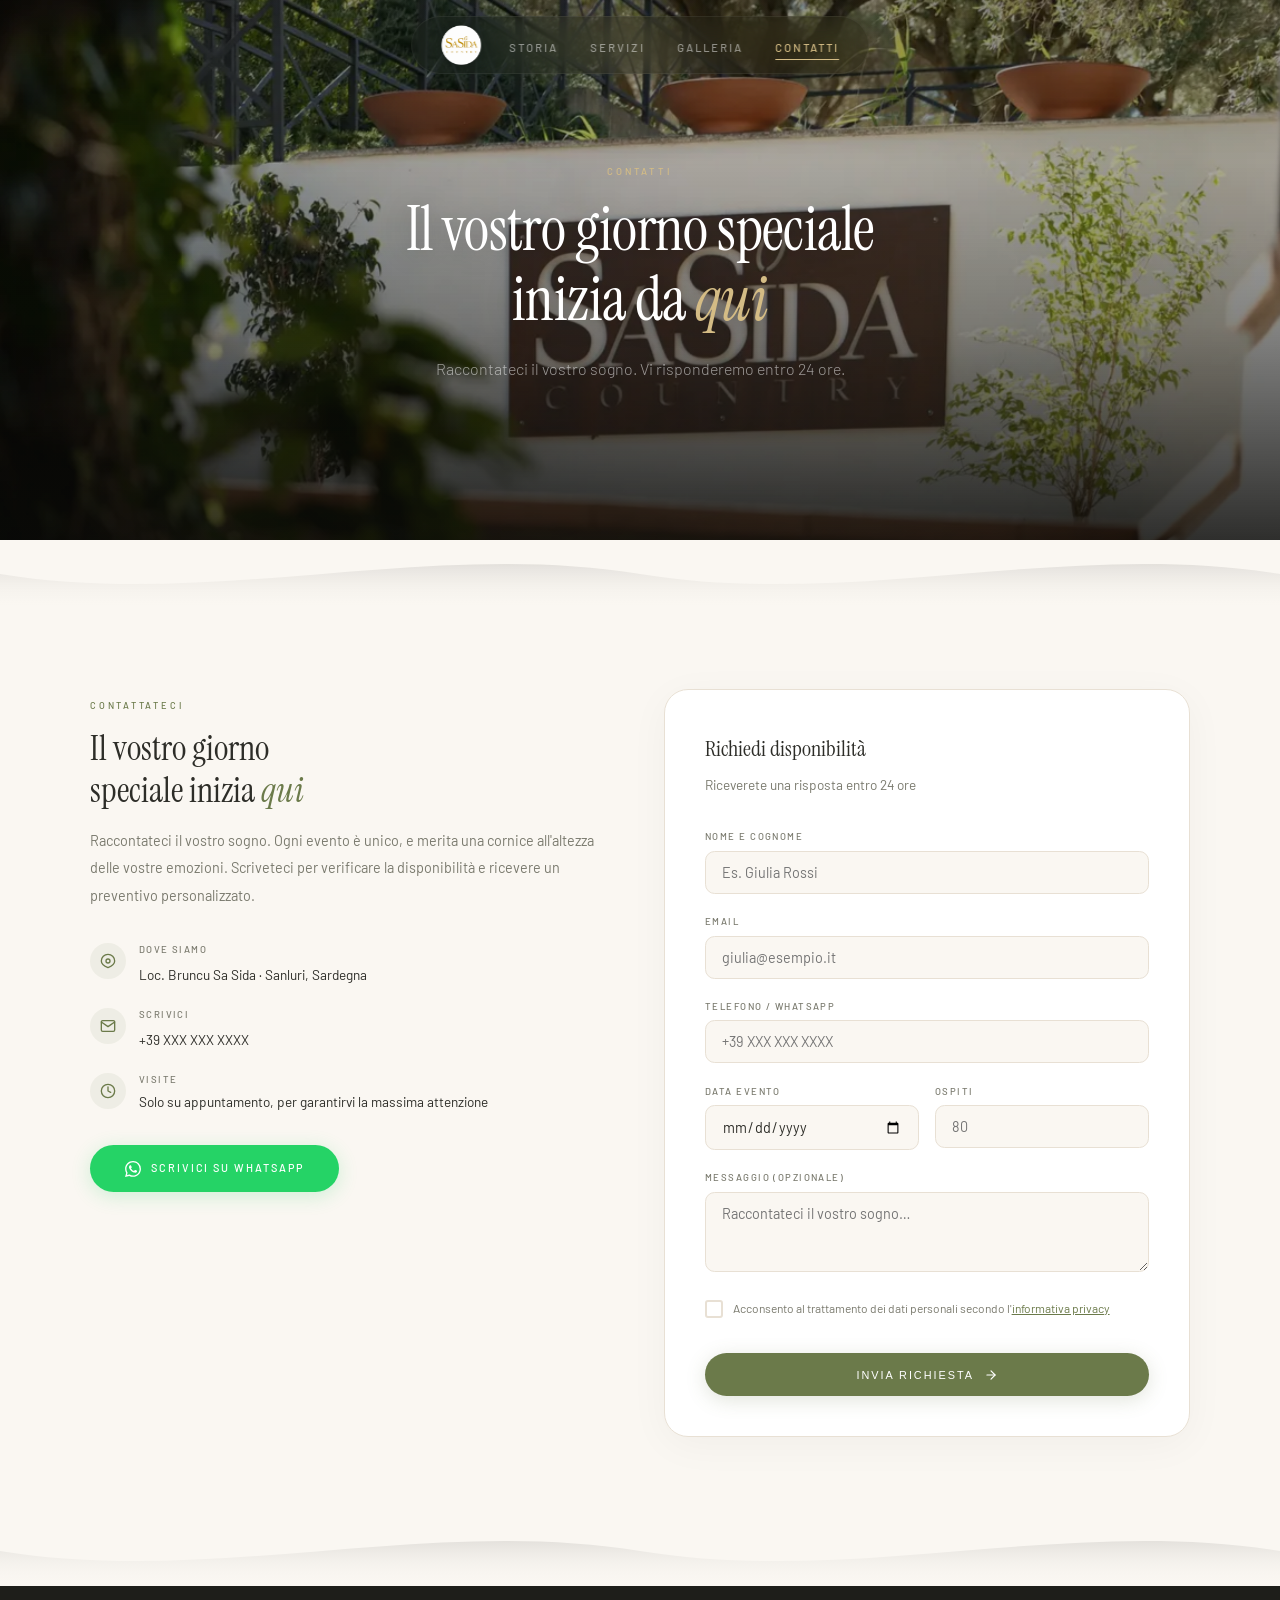
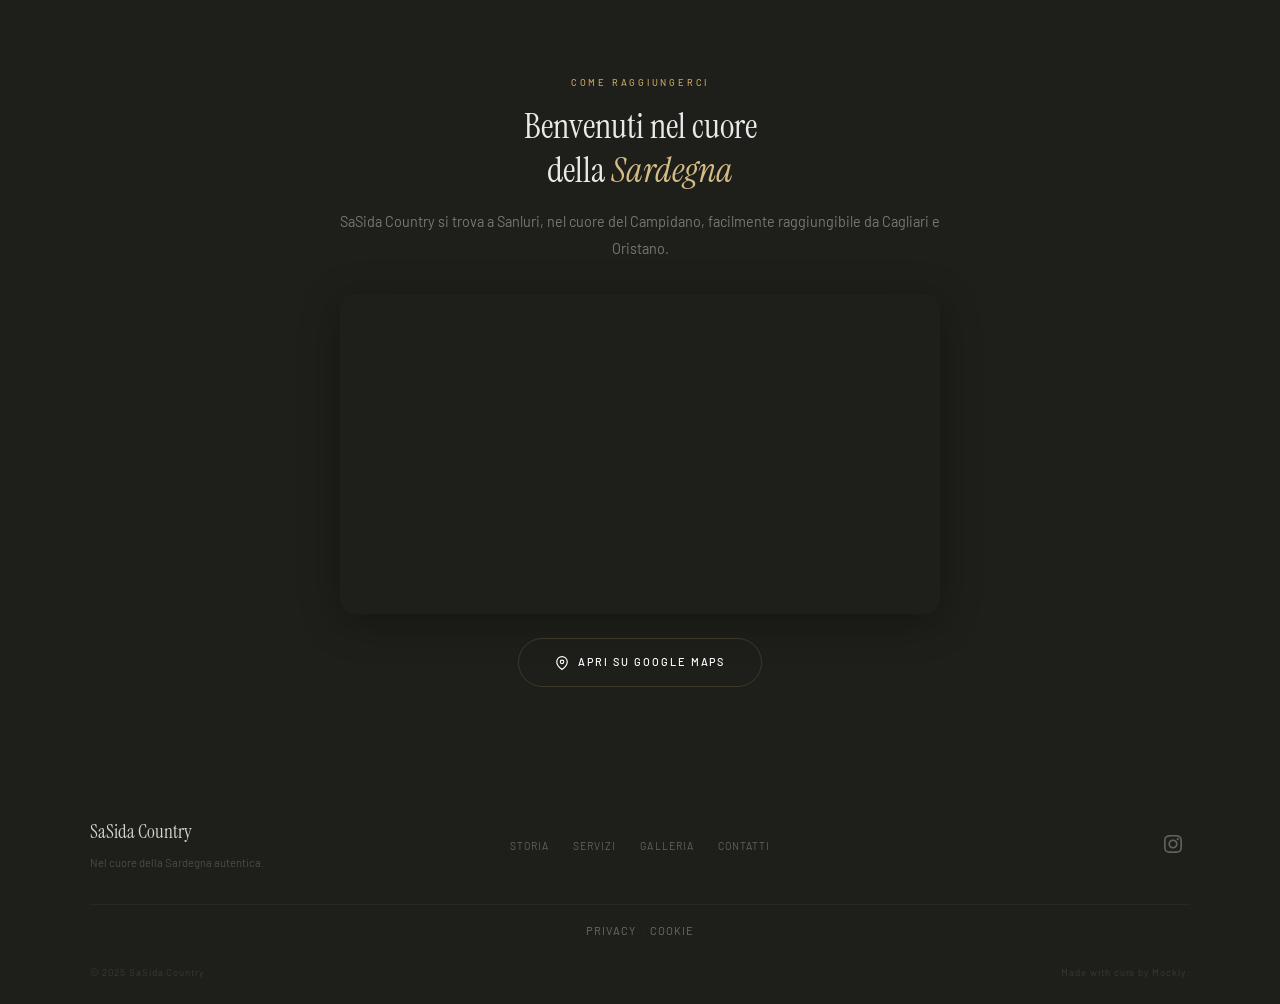
==== commit 958e52b9: "fv" ====
--- a/contatti.html
+++ b/contatti.html
@@ -9,6 +9,11 @@
 <meta property="og:title" content="Contatti – SaSida Country">
 <meta property="og:description" content="Richiedi disponibilità e preventivi per il tuo evento a SaSida Country. Ti risponderemo entro 24 ore.">
 <meta property="og:image" content="https://sasidacountry.it/img/sasida.jpg">
+<meta property="og:url" content="https://sasidacountry.it/contatti">
+<meta property="og:type" content="website">
+<meta name="twitter:card" content="summary_large_image">
+<link rel="icon" type="image/svg+xml" href="favicon.svg">
+<link rel="apple-touch-icon" href="favicon.svg">
 <link rel="preconnect" href="https://fonts.googleapis.com">
 <link rel="preconnect" href="https://fonts.gstatic.com" crossorigin>
 <link href="https://fonts.googleapis.com/css2?family=Instrument+Serif:ital@0;1&family=Barlow:wght@300;400;500;600;700&display=swap" rel="stylesheet">
@@ -19,7 +24,7 @@
 <nav id="nav">
   <div class="nav-logo">
     <a href="index.html">
-      <img src="img/logo.png" alt="SaSida Country">
+      <img src="img/logo.png" alt="SaSida Country" loading="lazy">
     </a>
   </div>
   <ul class="nav-links">
@@ -55,6 +60,17 @@
   </div>
 </section>
 
+<div class="wave-divider" aria-hidden="true" style="height:70px;">
+  <svg viewBox="0 0 1440 70" preserveAspectRatio="none" style="display:block;width:100%;height:100%;">
+    <defs>
+      <linearGradient id="g" x1="0" y1="0" x2="0" y2="1">
+                        <stop offset="0%" stop-color="#1e1e1a" stop-opacity="0.1"/>
+        <stop offset="100%" stop-color="#faf7f2" stop-opacity="0"/>
+      </linearGradient>
+    </defs>
+    <path d="M0,35 C240,70 480,0 720,35 C960,70 1200,0 1440,35 L1440,70 L0,70 Z" fill="url(#g)"/>
+  </svg>
+</div>
 <!-- CONTACT -->
 <section class="contact" id="contatti">
   <div class="contact-inner">
@@ -151,13 +167,29 @@
   </div>
 </section>
 
+<div class="wave-divider" aria-hidden="true" style="height:70px;">
+  <svg viewBox="0 0 1440 70" preserveAspectRatio="none" style="display:block;width:100%;height:100%;">
+    <defs>
+      <linearGradient id="g" x1="0" y1="0" x2="0" y2="1">
+                        <stop offset="0%" stop-color="#faf7f2" stop-opacity="0"/>
+        <stop offset="100%" stop-color="#1e1e1a" stop-opacity="0.1"/>
+      </linearGradient>
+    </defs>
+    <path d="M0,35 C240,70 480,0 720,35 C960,70 1200,0 1440,35 L1440,70 L0,70 Z" fill="url(#g)"/>
+  </svg>
+</div>
 <!-- MAP SECTION -->
-<section class="map-section">
+<section class="map-section section-dark">
   <div class="map-section-inner">
     <div class="map-section-text reveal">
       <span class="section-tag section-tag--gold">Come raggiungerci</span>
       <h2>Benvenuti nel cuore<br>della <em>Sardegna</em></h2>
       <p>SaSida Country si trova a Sanluri, nel cuore del Campidano, facilmente raggiungibile da Cagliari e Oristano.</p>
+    </div>
+    <div class="map-embed reveal" data-delay="150">
+      <iframe src="https://www.google.com/maps/embed?pb=!1m18!1m12!1m3!1d3077.5!2d8.9!3d39.5!2m3!1f0!2f0!3f0!3m2!1i1024!2i768!4f13.1!3m3!1m2!1s0x0%3A0x0!2zMznCsDI5JzUyLjAiTiA4wrA1NCcwMC4wIkU!5e0!3m2!1sit!2sit!4v1" width="100%" height="320" style="border:0;border-radius:1rem;" allowfullscreen="" loading="lazy" referrerpolicy="no-referrer-when-downgrade"></iframe>
+    </div>
+    <div class="map-section-text reveal" data-delay="200" style="margin-top:1.5rem">
       <a href="https://maps.google.com/?q=Loc.+Bruncu+Sa+Sida,+Sanluri,+Cagliari" target="_blank" rel="noopener" class="btn-primary">
         <svg width="14" height="14" viewBox="0 0 24 24" fill="none" stroke="currentColor" stroke-width="2" stroke-linecap="round" stroke-linejoin="round"><path d="M21 10c0 7-9 13-9 13s-9-6-9-13a9 9 0 0 1 18 0z"/><circle cx="12" cy="10" r="3"/></svg>
         <span>Apri su Google Maps</span>
@@ -185,9 +217,9 @@
     </div>
   </div>
     <div class="footer-meta">
-    <a href="#" class="footer-meta-link">Privacy</a>
-    <span class="footer-meta-sep">�</span>
-    <a href="#" class="footer-meta-link">Cookie</a>
+    <a href="privacy.html" class="footer-meta-link">Privacy</a>
+    <span class="footer-meta-sep">·</span>
+    <a href="cookie.html" class="footer-meta-link">Cookie</a>
   </div><div class="footer-bottom">
     <span>© 2025 SaSida Country</span>
     <span class="footer-credit">Made with <span class="footer-heart">cura</span> by Mockly.</span>
@@ -195,13 +227,20 @@
 </footer>
 
 <button class="back-to-top" id="backToTop" aria-label="Torna in cima">
-  <svg width="18" height="18" viewBox="0 0 24 24" fill="none" stroke="currentColor" stroke-width="2" stroke-linecap="round" stroke-linejoin="round"><polyline points="18 15 12 9 6 15"/></svg>
+  <svg class="btt-arrow" width="20" height="20" viewBox="0 0 24 24" fill="none" stroke="currentColor" stroke-width="2.2" stroke-linecap="round" stroke-linejoin="round">
+    <line x1="12" y1="20" x2="12" y2="4"/>
+    <polyline points="18 10 12 4 6 10"/>
+  </svg>
+  <svg class="btt-ring" width="48" height="48" viewBox="0 0 48 48">
+    <circle class="btt-ring-bg" cx="24" cy="24" r="21" fill="none" stroke="rgba(196,166,100,0.12)" stroke-width="2.5"/>
+    <circle class="btt-ring-progress" cx="24" cy="24" r="21" fill="none" stroke="currentColor" stroke-width="2.5" stroke-linecap="round" stroke-dasharray="131.95" stroke-dashoffset="131.95"/>
+  </svg>
 </button>
 
 <script src="script.js"></script>
 <!-- COOKIE BAR -->
 <div class="cookie-bar" id="cookieBar" role="dialog" aria-label="Informativa cookie">
-  <p class="cookie-text">Questo sito utilizza cookie tecnici per garantire il corretto funzionamento del sito. <a href="#" class="cookie-link">Informativa</a>.</p>
+  <p class="cookie-text">Questo sito utilizza cookie tecnici per garantire il corretto funzionamento del sito. <a href="cookie.html" class="cookie-link">Informativa</a>.</p>
   <button class="cookie-btn" id="cookieAccept">OK</button>
 </div>
 </body>
--- a/style.css
+++ b/style.css
@@ -13,7 +13,7 @@
   --dark-soft: #2a2a25;
   --text: #2d2d28;
   --text-light: #7a7a6e;
-  --section-padding-v: 7rem;
+  --section-padding-v: 5rem;
   --section-padding-h: 3rem;
   --font-serif: 'Instrument Serif', serif;
   --font-sans: 'Barlow', sans-serif;
@@ -27,8 +27,8 @@
 
 body {
   font-family: var(--font-sans);
-  font-size: 0.95rem;
-  line-height: 1.8;
+  font-size: 1rem;
+  line-height: 1.7;
   color: var(--text);
   background: var(--warm-white);
   -webkit-font-smoothing: antialiased;
@@ -68,27 +68,17 @@
   border-color: rgba(255,255,255,0.08);
 }
 
-.nav-logo {
-  flex-shrink: 0;
-  z-index: 1001;
-}
+.nav-logo { flex-shrink: 0; z-index: 1001; }
 
 .nav-logo img {
-  height: 40px;
-  width: auto;
+  height: 40px; width: auto;
   transition: height 0.4s var(--ease-out);
   filter: drop-shadow(0 1px 4px rgba(0,0,0,0.15));
 }
 
-#nav.scrolled .nav-logo img {
-  height: 34px;
-}
-
-.nav-links {
-  display: flex;
-  gap: 2rem;
-  align-items: center;
-}
+#nav.scrolled .nav-logo img { height: 34px; }
+
+.nav-links { display: flex; gap: 2rem; align-items: center; }
 
 .nav-links a {
   font-size: 0.7rem;
@@ -101,28 +91,20 @@
   padding: 0.3rem 0;
 }
 
-.nav-links a:hover {
-  color: rgba(255,255,255,0.85);
-}
-
-.nav-links a.active-page {
-  color: var(--gold-light);
-}
+.nav-links a:hover { color: rgba(255,255,255,0.85); }
+.nav-links a.active-page { color: var(--gold-light); }
 
 .nav-links a::after {
   content: '';
   position: absolute;
   bottom: -2px; left: 0;
-  width: 0;
-  height: 1.5px;
+  width: 0; height: 1.5px;
   background: var(--gold);
   border-radius: 2px;
   transition: width 0.4s var(--ease-out);
 }
 
-.nav-links a:hover::after {
-  width: 100%;
-}
+.nav-links a:hover::after { width: 100%; }
 
 .nav-links a.active-page::after {
   width: 100%;
@@ -130,33 +112,22 @@
   box-shadow: 0 0 8px rgba(196,166,100,0.4);
 }
 
-/* Mobile menu toggle */
 .menu-toggle {
   display: none;
-  background: none;
-  border: none;
-  cursor: pointer;
+  background: none; border: none; cursor: pointer;
   z-index: 1001;
-  flex-direction: column;
-  align-items: center;
-  gap: 0.3rem;
+  flex-direction: column; align-items: center; gap: 0.3rem;
   padding: 0.3rem;
 }
 
 .menu-toggle-lines {
-  width: 24px;
-  height: 16px;
-  position: relative;
+  width: 24px; height: 16px; position: relative;
 }
 
 .menu-toggle-lines span {
-  display: block;
-  position: absolute;
-  left: 0;
-  width: 100%;
-  height: 2px;
-  background: #fff;
-  border-radius: 2px;
+  display: block; position: absolute; left: 0;
+  width: 100%; height: 2px;
+  background: #fff; border-radius: 2px;
   transition: all 0.35s var(--ease-out);
 }
 
@@ -164,33 +135,17 @@
 .menu-toggle-lines span:nth-child(2) { top: 7px; }
 .menu-toggle-lines span:nth-child(3) { top: 14px; }
 
-.menu-toggle.active .menu-toggle-lines span:nth-child(1) {
-  top: 7px;
-  transform: rotate(45deg);
-}
-
-.menu-toggle.active .menu-toggle-lines span:nth-child(2) {
-  opacity: 0;
-  transform: translateX(-8px);
-}
-
-.menu-toggle.active .menu-toggle-lines span:nth-child(3) {
-  top: 7px;
-  transform: rotate(-45deg);
-}
+.menu-toggle.active .menu-toggle-lines span:nth-child(1) { top: 7px; transform: rotate(45deg); }
+.menu-toggle.active .menu-toggle-lines span:nth-child(2) { opacity: 0; transform: translateX(-8px); }
+.menu-toggle.active .menu-toggle-lines span:nth-child(3) { top: 7px; transform: rotate(-45deg); }
 
 .menu-toggle-label {
-  font-size: 0.5rem;
-  font-weight: 500;
-  letter-spacing: 0.15em;
-  text-transform: uppercase;
+  font-size: 0.5rem; font-weight: 500;
+  letter-spacing: 0.15em; text-transform: uppercase;
   color: rgba(255,255,255,0.4);
 }
 
-/* Menu overlay: hidden by default, shown on mobile via responsive media query */
-.menu-overlay {
-  display: none;
-}
+.menu-overlay { display: none; }
 
 /* ── HERO ── */
 .hero {
@@ -214,9 +169,9 @@
   position: absolute;
   inset: 0;
   background: linear-gradient(180deg,
-    rgba(10,10,8,0.55) 0%,
-    rgba(10,10,8,0.3) 40%,
-    rgba(10,10,8,0.5) 70%,
+    rgba(10,10,8,0.45) 0%,
+    rgba(10,10,8,0.35) 30%,
+    rgba(10,10,8,0.5) 60%,
     rgba(10,10,8,0.85) 100%
   );
   z-index: 1;
@@ -247,32 +202,26 @@
   letter-spacing: -0.02em;
   margin-bottom: 1.2rem;
   animation: fadeDown 0.8s var(--ease-out) 0.4s both;
-}
-
-.hero-title-main {
-  display: block;
-}
+  text-shadow: 0 2px 30px rgba(0,0,0,0.3);
+}
+
+.hero-title-main { display: block; }
 
 .hero-title-em {
   font-style: italic;
   color: var(--gold-light);
+  text-shadow: 0 2px 30px rgba(0,0,0,0.4);
 }
 
 .hero-divider {
-  display: flex;
-  align-items: center;
-  justify-content: center;
-  gap: 0.8rem;
-  margin-bottom: 1.5rem;
+  display: flex; align-items: center; justify-content: center;
+  gap: 0.8rem; margin-bottom: 1.5rem;
   animation: fadeDown 0.8s var(--ease-out) 0.6s both;
 }
 
 .hero-divider span {
-  display: block;
-  width: 60px;
-  height: 1px;
-  background: var(--gold);
-  opacity: 0.4;
+  display: block; width: 60px; height: 1px;
+  background: var(--gold); opacity: 0.4;
 }
 
 .hero-sub {
@@ -283,6 +232,7 @@
   margin: 0 auto 2rem;
   line-height: 1.9;
   animation: fadeDown 0.8s var(--ease-out) 0.8s both;
+  text-shadow: 0 1px 20px rgba(0,0,0,0.3);
 }
 
 .hero-cta {
@@ -318,8 +268,7 @@
 }
 
 .hero-scroll-line {
-  width: 1px;
-  height: 40px;
+  width: 1px; height: 40px;
   background: linear-gradient(to bottom, var(--gold), transparent);
   animation: scrollPulse 2s ease-in-out infinite;
 }
@@ -344,10 +293,7 @@
   overflow: hidden;
 }
 
-.page-hero .hero-bg {
-  background: url('img/altos.jpg') center/cover no-repeat;
-}
-
+.page-hero .hero-bg { background: url('img/altos.jpg') center/cover no-repeat; }
 .page-storia .page-hero .hero-bg { background-image: url('img/sasida.jpg'); }
 .page-servizi .page-hero .hero-bg { background-image: url('img/altos.jpg'); }
 .page-galleria .page-hero .hero-bg { background-image: url('img/img7.png'); }
@@ -382,11 +328,13 @@
   letter-spacing: -0.01em;
   margin-bottom: 1.2rem;
   animation: fadeDown 0.8s var(--ease-out) 0.4s both;
+  text-shadow: 0 2px 30px rgba(0,0,0,0.3);
 }
 
 .page-hero-content h1 em {
   font-style: italic;
   color: var(--gold-light);
+  text-shadow: 0 2px 30px rgba(0,0,0,0.4);
 }
 
 .page-hero-content p {
@@ -403,7 +351,7 @@
 .section-header {
   text-align: center;
   max-width: 650px;
-  margin: 0 auto 3.5rem;
+  margin: 0 auto 3rem;
   padding: 0 var(--section-padding-h);
 }
 
@@ -413,7 +361,7 @@
   font-weight: 500;
   letter-spacing: 0.3em;
   text-transform: uppercase;
-  margin-bottom: 1rem;
+  margin-bottom: 0.8rem;
 }
 
 .section-tag--olive { color: var(--olive); }
@@ -426,7 +374,7 @@
   line-height: 1.2;
   letter-spacing: -0.01em;
   color: var(--text);
-  margin-bottom: 1rem;
+  margin-bottom: 0.8rem;
 }
 
 .section-header h2 em {
@@ -443,6 +391,109 @@
   margin: 0 auto;
 }
 
+/* ── SECTION DARK ── */
+.section-dark {
+  background: var(--dark) !important;
+  color: rgba(255,255,255,0.85);
+}
+
+.section-dark .section-tag { color: var(--gold-light); }
+.section-dark .section-tag::before { background: var(--gold); }
+
+.section-dark h2,
+.section-dark .section-header h2 { color: #fff; }
+
+.section-dark h2 em,
+.section-dark .section-header h2 em { color: var(--gold-light); }
+
+.section-dark .section-desc { color: rgba(255,255,255,0.6); }
+
+.section-dark .card,
+.section-dark .exp-card,
+.section-dark .preview-card,
+.section-dark .value-card,
+.section-dark .detail-item,
+.section-dark .services-preview-item,
+.section-dark .testimonial-card {
+  background: rgba(255,255,255,0.05);
+  border-color: rgba(255,255,255,0.08);
+  backdrop-filter: blur(8px);
+  -webkit-backdrop-filter: blur(8px);
+}
+
+.section-dark .card:hover,
+.section-dark .exp-card:hover,
+.section-dark .preview-card:hover,
+.section-dark .value-card:hover,
+.section-dark .detail-item:hover,
+.section-dark .testimonial-card:hover {
+  background: rgba(255,255,255,0.08);
+  border-color: rgba(255,255,255,0.15);
+  box-shadow: 0 12px 40px rgba(0,0,0,0.25) !important;
+  transform: translateY(-4px);
+}
+
+.section-dark .card-title,
+.section-dark .exp-card-title { color: #fff; }
+
+.section-dark .card-text,
+.section-dark .exp-card-text,
+.section-dark .preview-card-body p,
+.section-dark .value-card p,
+.section-dark .detail-item p,
+.section-dark .services-preview-item p { color: rgba(255,255,255,0.65); }
+
+.section-dark .preview-card-tag { color: rgba(255,255,255,0.45); }
+.section-dark .preview-card-link { color: var(--gold-light); }
+
+.section-dark .value-card h3,
+.section-dark .detail-item h3 { color: #fff; }
+
+.section-dark .value-card-num { color: rgba(255,255,255,0.15); }
+
+.section-dark .testimonial-card-name { color: #fff; }
+.section-dark .testimonial-card-date { color: rgba(255,255,255,0.35); }
+.section-dark .testimonial-card-body p { color: rgba(255,255,255,0.65); }
+.section-dark .testimonial-card-avatar {
+  background: rgba(255,255,255,0.12);
+  color: var(--gold-light);
+}
+
+.section-dark .emotion-mark { color: var(--gold); opacity: 0.25; }
+.section-dark .emotion-tag { color: var(--gold-light); }
+
+.section-dark .btn-outline {
+  border-color: rgba(255,255,255,0.25);
+  color: #fff;
+}
+
+.section-dark .btn-outline:hover {
+  background: rgba(255,255,255,0.1);
+  border-color: var(--gold);
+  color: var(--gold-light);
+}
+
+.section-dark .cta-content h2,
+.section-dark .cta-content h2 em { color: #fff; }
+
+.section-dark .cta-content p { color: rgba(255,255,255,0.65); }
+
+.section-dark .cta-content .btn-primary {
+  background: var(--gold);
+  color: var(--dark);
+}
+
+.section-dark .cta-content .btn-primary:hover { background: var(--gold-light); }
+
+.section-dark .gm-item { border-color: rgba(255,255,255,0.1); }
+
+.section-dark .gm-caption {
+  color: rgba(255,255,255,0.7);
+  background: linear-gradient(transparent, rgba(0,0,0,0.7));
+}
+
+.section-dark .map-section-text .section-tag { color: var(--gold); }
+
 /* ── EMOTION ── */
 .emotion {
   padding: var(--section-padding-v) var(--section-padding-h);
@@ -470,9 +521,7 @@
   margin-top: -1.5rem;
 }
 
-.emotion-body {
-  padding: 0 1rem;
-}
+.emotion-body { padding: 0 1rem; }
 
 .emotion-tag {
   display: inline-block;
@@ -481,7 +530,7 @@
   letter-spacing: 0.3em;
   text-transform: uppercase;
   color: var(--olive);
-  margin-bottom: 1.2rem;
+  margin-bottom: 1rem;
 }
 
 .emotion-body p {
@@ -518,10 +567,9 @@
   flex-direction: column;
   border-radius: 1.5rem;
   overflow: hidden;
-  background: rgba(255,255,255,0.5);
-  backdrop-filter: blur(12px);
-  -webkit-backdrop-filter: blur(12px);
-  border: 1px solid rgba(255,255,255,0.6);
+  background: #fff;
+  border: 1px solid rgba(0,0,0,0.04);
+  box-shadow: 0 2px 12px rgba(0,0,0,0.03);
   transition: transform 0.5s var(--ease-out), box-shadow 0.5s var(--ease-out);
 }
 
@@ -536,15 +584,12 @@
 }
 
 .preview-card-img img {
-  width: 100%;
-  height: 100%;
+  width: 100%; height: 100%;
   object-fit: cover;
   transition: transform 0.6s var(--ease-out);
 }
 
-.preview-card:hover .preview-card-img img {
-  transform: scale(1.06);
-}
+.preview-card:hover .preview-card-img img { transform: scale(1.06); }
 
 .preview-card-body {
   padding: 1.8rem;
@@ -559,7 +604,7 @@
   letter-spacing: 0.2em;
   text-transform: uppercase;
   color: var(--olive);
-  margin-bottom: 0.5rem;
+  margin-bottom: 0.4rem;
 }
 
 .preview-card-body h3 {
@@ -571,7 +616,7 @@
 }
 
 .preview-card-body p {
-  font-size: 0.8rem;
+  font-size: 0.85rem;
   color: var(--text-light);
   line-height: 1.8;
   flex: 1;
@@ -589,9 +634,7 @@
   gap: 0.3rem;
 }
 
-.preview-card:hover .preview-card-link {
-  gap: 0.6rem;
-}
+.preview-card:hover .preview-card-link { gap: 0.6rem; }
 
 /* ── SERVICES PREVIEW ── */
 .services-preview {
@@ -612,25 +655,21 @@
   text-align: center;
   padding: 2.5rem 1.5rem;
   border-radius: 1.5rem;
-  background: rgba(255,255,255,0.4);
-  backdrop-filter: blur(8px);
-  -webkit-backdrop-filter: blur(8px);
-  border: 1px solid rgba(255,255,255,0.5);
+  background: #fff;
+  border: 1px solid rgba(0,0,0,0.04);
+  box-shadow: 0 2px 12px rgba(0,0,0,0.03);
   transition: transform 0.5s var(--ease-out), box-shadow 0.5s var(--ease-out);
 }
 
 .services-preview-item:hover {
   transform: translateY(-5px);
-  box-shadow: 0 12px 40px rgba(0,0,0,0.05);
+  box-shadow: 0 12px 40px rgba(0,0,0,0.06);
 }
 
 .services-preview-icon {
-  width: 48px;
-  height: 48px;
+  width: 48px; height: 48px;
   margin: 0 auto 1.2rem;
-  display: flex;
-  align-items: center;
-  justify-content: center;
+  display: flex; align-items: center; justify-content: center;
   border-radius: 50%;
   background: var(--olive);
   color: #fff;
@@ -645,16 +684,14 @@
 }
 
 .services-preview-item p {
-  font-size: 0.78rem;
+  font-size: 0.85rem;
   color: var(--text-light);
   line-height: 1.8;
 }
 
-.services-preview-cta {
-  text-align: center;
-}
-
-/* ── BTN PRIMARY ── */
+.services-preview-cta { text-align: center; }
+
+/* ── BUTTONS ── */
 .btn-primary {
   display: inline-flex;
   align-items: center;
@@ -711,7 +748,7 @@
 .intro-text h2 em { font-style: italic; color: var(--olive); }
 
 .intro-text p {
-  font-size: 0.85rem;
+  font-size: 0.9rem;
   color: var(--text-light);
   line-height: 2;
   margin-bottom: 1rem;
@@ -724,8 +761,7 @@
 }
 
 .intro-image-frame img {
-  width: 100%;
-  height: 400px;
+  width: 100%; height: 400px;
   object-fit: cover;
   border-radius: 1.5rem;
 }
@@ -736,10 +772,6 @@
   border: 1px solid var(--cream-dark);
   border-radius: calc(1.5rem + 8px);
   z-index: -1;
-}
-
-@media (max-width: 768px) {
-  .intro { grid-template-columns: 1fr; }
 }
 
 /* ── VALUES ── */
@@ -760,16 +792,13 @@
 .value-card {
   padding: 2.5rem 2rem;
   border-radius: 1.5rem;
-  background: rgba(255,255,255,0.6);
-  backdrop-filter: blur(8px);
-  -webkit-backdrop-filter: blur(8px);
-  border: 1px solid rgba(255,255,255,0.7);
+  background: #fff;
+  border: 1px solid rgba(0,0,0,0.04);
+  box-shadow: 0 2px 12px rgba(0,0,0,0.03);
   transition: transform 0.5s var(--ease-out);
 }
 
-.value-card:hover {
-  transform: translateY(-4px);
-}
+.value-card:hover { transform: translateY(-4px); }
 
 .value-card-num {
   font-family: var(--font-serif);
@@ -783,17 +812,13 @@
   font-family: var(--font-serif);
   font-size: 1.2rem;
   font-weight: 400;
-  margin-bottom: 0.8rem;
+  margin-bottom: 0.6rem;
 }
 
 .value-card p {
-  font-size: 0.8rem;
+  font-size: 0.85rem;
   color: var(--text-light);
   line-height: 1.9;
-}
-
-@media (max-width: 768px) {
-  .values-grid { grid-template-columns: 1fr; }
 }
 
 /* ── CTA ── */
@@ -822,7 +847,7 @@
 }
 
 .cta-content p {
-  font-size: 0.85rem;
+  font-size: 0.9rem;
   color: var(--text-light);
   margin-bottom: 2rem;
 }
@@ -845,25 +870,19 @@
 .exp-card {
   padding: 2.5rem 2rem;
   border-radius: 1.5rem;
-  background: rgba(255,255,255,0.5);
-  backdrop-filter: blur(8px);
-  -webkit-backdrop-filter: blur(8px);
-  border: 1px solid rgba(255,255,255,0.6);
+  background: #fff;
+  border: 1px solid rgba(0,0,0,0.04);
+  box-shadow: 0 2px 12px rgba(0,0,0,0.03);
   transition: transform 0.5s var(--ease-out);
   text-align: center;
 }
 
-.exp-card:hover {
-  transform: translateY(-5px);
-}
+.exp-card:hover { transform: translateY(-5px); }
 
 .exp-card-media {
-  width: 56px;
-  height: 56px;
+  width: 56px; height: 56px;
   margin: 0 auto 1.2rem;
-  display: flex;
-  align-items: center;
-  justify-content: center;
+  display: flex; align-items: center; justify-content: center;
   border-radius: 50%;
   background: var(--olive);
   color: #fff;
@@ -873,17 +892,13 @@
   font-family: var(--font-serif);
   font-size: 1.2rem;
   font-weight: 400;
-  margin-bottom: 0.8rem;
+  margin-bottom: 0.6rem;
 }
 
 .exp-card-text {
-  font-size: 0.8rem;
+  font-size: 0.85rem;
   color: var(--text-light);
   line-height: 1.9;
-}
-
-@media (max-width: 768px) {
-  .experiences-grid { grid-template-columns: 1fr; }
 }
 
 /* ── DETAILS ── */
@@ -904,37 +919,26 @@
 .detail-item {
   padding: 2rem 1.5rem;
   border-radius: 1.2rem;
-  background: rgba(255,255,255,0.5);
-  backdrop-filter: blur(8px);
-  -webkit-backdrop-filter: blur(8px);
-  border: 1px solid rgba(255,255,255,0.6);
+  background: #fff;
+  border: 1px solid rgba(0,0,0,0.04);
+  box-shadow: 0 2px 12px rgba(0,0,0,0.03);
   transition: transform 0.5s var(--ease-out);
 }
 
-.detail-item:hover {
-  transform: translateY(-4px);
-}
+.detail-item:hover { transform: translateY(-4px); }
 
 .detail-item h3 {
   font-family: var(--font-serif);
   font-size: 1.1rem;
   font-weight: 400;
-  margin-bottom: 0.7rem;
+  margin-bottom: 0.6rem;
   color: var(--text);
 }
 
 .detail-item p {
-  font-size: 0.78rem;
+  font-size: 0.85rem;
   color: var(--text-light);
   line-height: 1.8;
-}
-
-@media (max-width: 900px) {
-  .details-grid { grid-template-columns: repeat(2, 1fr); }
-}
-
-@media (max-width: 480px) {
-  .details-grid { grid-template-columns: 1fr; }
 }
 
 /* ── GALLERY ── */
@@ -960,9 +964,7 @@
   transition: transform 0.4s var(--ease-out);
 }
 
-.gm-item:hover {
-  transform: scale(1.02);
-}
+.gm-item:hover { transform: scale(1.02); }
 
 .gm-item img {
   width: 100%;
@@ -983,17 +985,7 @@
   transition: opacity 0.4s var(--ease-out);
 }
 
-.gm-item:hover .gm-caption {
-  opacity: 1;
-}
-
-@media (max-width: 768px) {
-  .gallery-masonry { columns: 2; }
-}
-
-@media (max-width: 480px) {
-  .gallery-masonry { columns: 1; }
-}
+.gm-item:hover .gm-caption { opacity: 1; }
 
 /* ── LIGHTBOX ── */
 .lightbox {
@@ -1008,9 +1000,7 @@
   justify-content: center;
 }
 
-.lightbox.active {
-  display: flex;
-}
+.lightbox.active { display: flex; }
 
 .lightbox img {
   max-width: 90vw;
@@ -1019,9 +1009,7 @@
   object-fit: contain;
 }
 
-.lb-close,
-.lb-prev,
-.lb-next {
+.lb-close, .lb-prev, .lb-next {
   position: absolute;
   background: rgba(255,255,255,0.06);
   border: 1px solid rgba(255,255,255,0.08);
@@ -1036,26 +1024,19 @@
 }
 
 .lb-close {
-  top: 1.5rem;
-  right: 1.5rem;
-  width: 40px;
-  height: 40px;
-}
-
-.lb-prev,
-.lb-next {
-  top: 50%;
-  transform: translateY(-50%);
-  width: 44px;
-  height: 44px;
+  top: 1.5rem; right: 1.5rem;
+  width: 40px; height: 40px;
+}
+
+.lb-prev, .lb-next {
+  top: 50%; transform: translateY(-50%);
+  width: 44px; height: 44px;
 }
 
 .lb-prev { left: 1.5rem; }
 .lb-next { right: 1.5rem; }
 
-.lb-close:hover,
-.lb-prev:hover,
-.lb-next:hover {
+.lb-close:hover, .lb-prev:hover, .lb-next:hover {
   background: rgba(255,255,255,0.12);
 }
 
@@ -1071,10 +1052,6 @@
   z-index: 10;
 }
 
-@media (max-width: 768px) {
-  .lb-prev, .lb-next { display: none; }
-}
-
 /* ── CONTACT ── */
 .contact {
   padding: var(--section-padding-v) var(--section-padding-h);
@@ -1101,7 +1078,7 @@
 .contact-left h2 em { font-style: italic; color: var(--olive); }
 
 .contact-left > p {
-  font-size: 0.85rem;
+  font-size: 0.9rem;
   color: var(--text-light);
   line-height: 1.9;
   margin-bottom: 2rem;
@@ -1122,11 +1099,8 @@
 
 .contact-feature-icon {
   flex-shrink: 0;
-  width: 36px;
-  height: 36px;
-  display: flex;
-  align-items: center;
-  justify-content: center;
+  width: 36px; height: 36px;
+  display: flex; align-items: center; justify-content: center;
   background: rgba(107,122,74,0.08);
   border-radius: 50%;
   margin-top: 0.1rem;
@@ -1142,7 +1116,7 @@
 }
 
 .contact-feature-value {
-  font-size: 0.8rem;
+  font-size: 0.85rem;
   color: var(--text);
   transition: color 0.3s var(--ease-out);
 }
@@ -1176,14 +1150,12 @@
 }
 
 .contact-form-sub {
-  font-size: 0.78rem;
+  font-size: 0.85rem;
   color: var(--text-light);
   margin-bottom: 2rem;
 }
 
-.form-group {
-  margin-bottom: 1.2rem;
-}
+.form-group { margin-bottom: 1.2rem; }
 
 .form-label {
   display: block;
@@ -1201,19 +1173,20 @@
   border: 1px solid var(--cream-dark);
   border-radius: 0.6rem;
   font-family: var(--font-sans);
-  font-size: 0.85rem;
+  font-size: 0.9rem;
   color: var(--text);
   background: var(--warm-white);
-  transition: border-color 0.3s var(--ease-out);
+  transition: border-color 0.3s var(--ease-out), box-shadow 0.3s var(--ease-out);
   outline: none;
 }
 
 .form-input:focus {
   border-color: var(--olive);
+  box-shadow: 0 0 0 3px rgba(107,122,74,0.1);
 }
 
 .form-date { font-family: var(--font-sans); }
-.form-textarea { min-height: 90px; resize: vertical; }
+.form-textarea { min-height: 80px; resize: vertical; }
 
 .form-error {
   display: none;
@@ -1240,14 +1213,11 @@
   cursor: pointer;
 }
 
-.form-checkbox input[type="checkbox"] {
-  display: none;
-}
+.form-checkbox input[type="checkbox"] { display: none; }
 
 .form-checkbox-mark {
   flex-shrink: 0;
-  width: 18px;
-  height: 18px;
+  width: 18px; height: 18px;
   border: 2px solid var(--cream-dark);
   border-radius: 3px;
   display: flex;
@@ -1264,8 +1234,7 @@
 
 .form-checkbox input:checked + .form-checkbox-mark::after {
   content: '';
-  width: 6px;
-  height: 10px;
+  width: 6px; height: 10px;
   border: solid #fff;
   border-width: 0 2px 2px 0;
   transform: rotate(45deg);
@@ -1273,7 +1242,7 @@
 }
 
 .form-checkbox-text {
-  font-size: 0.7rem;
+  font-size: 0.75rem;
   color: var(--text-light);
   line-height: 1.5;
 }
@@ -1287,11 +1256,6 @@
   margin-top: 1rem;
   width: 100%;
   justify-content: center;
-}
-
-@media (max-width: 768px) {
-  .contact-inner { grid-template-columns: 1fr; }
-  .form-row { grid-template-columns: 1fr; }
 }
 
 /* ── MAP ── */
@@ -1323,7 +1287,7 @@
 }
 
 .map-section-text p {
-  font-size: 0.85rem;
+  font-size: 0.9rem;
   color: rgba(255,255,255,0.4);
   line-height: 1.9;
   margin-bottom: 2rem;
@@ -1338,6 +1302,18 @@
 .map-section-text .btn-primary:hover {
   background: rgba(196,166,100,0.1);
   border-color: rgba(196,166,100,0.4);
+}
+
+.map-embed {
+  margin: 2rem auto 0;
+  max-width: 700px;
+  border-radius: 1rem;
+  overflow: hidden;
+  box-shadow: 0 8px 40px rgba(0,0,0,0.3);
+}
+
+.map-embed iframe {
+  display: block;
 }
 
 /* ── TESTIMONIALS ── */
@@ -1358,28 +1334,26 @@
 .testimonial-card {
   padding: 2rem;
   border-radius: 1.2rem;
-  background: rgba(255,255,255,0.6);
-  backdrop-filter: blur(10px);
-  -webkit-backdrop-filter: blur(10px);
-  border: 1px solid rgba(255,255,255,0.7);
+  background: #fff;
+  border: 1px solid rgba(0,0,0,0.04);
+  box-shadow: 0 2px 12px rgba(0,0,0,0.03);
   transition: transform 0.5s var(--ease-out), box-shadow 0.5s var(--ease-out);
 }
 
 .testimonial-card:hover {
   transform: translateY(-4px);
-  box-shadow: 0 12px 40px rgba(0,0,0,0.04);
+  box-shadow: 0 12px 40px rgba(0,0,0,0.06);
 }
 
 .testimonial-card-header {
   display: flex;
   align-items: center;
   gap: 0.8rem;
-  margin-bottom: 1.2rem;
+  margin-bottom: 1rem;
 }
 
 .testimonial-card-avatar {
-  width: 40px;
-  height: 40px;
+  width: 40px; height: 40px;
   border-radius: 50%;
   background: var(--olive);
   color: #fff;
@@ -1406,7 +1380,7 @@
 }
 
 .testimonial-card-body p {
-  font-size: 0.82rem;
+  font-size: 0.85rem;
   color: var(--text-light);
   line-height: 1.9;
   font-style: italic;
@@ -1429,9 +1403,7 @@
   border-bottom: 1px solid rgba(255,255,255,0.04);
 }
 
-.footer-brand {
-  text-align: left;
-}
+.footer-brand { text-align: left; }
 
 .footer-logo {
   font-family: var(--font-serif);
@@ -1462,9 +1434,7 @@
 
 .footer-links a:hover { color: rgba(255,255,255,0.7); }
 
-.footer-social {
-  text-align: right;
-}
+.footer-social { text-align: right; }
 
 .footer-social-link {
   display: inline-flex;
@@ -1509,11 +1479,30 @@
   transform: translateY(-1px);
 }
 
-@media (max-width: 768px) {
-  .footer-main { grid-template-columns: 1fr; text-align: center; }
-  .footer-links { flex-wrap: wrap; justify-content: center; }
-  .footer-social { text-align: center; }
-  .footer-bottom { flex-direction: column; align-items: center; gap: 0.3rem; }
+.footer-heart { color: inherit; }
+
+.footer-meta {
+  display: flex;
+  align-items: center;
+  justify-content: center;
+  gap: 0.4rem;
+  margin-top: 1rem;
+}
+
+.footer-meta-link {
+  font-size: 0.7rem;
+  color: rgba(255,255,255,0.35);
+  letter-spacing: 0.08em;
+  text-transform: uppercase;
+  text-decoration: none;
+  transition: color 0.3s var(--ease-out);
+}
+
+.footer-meta-link:hover { color: var(--gold-light); }
+
+.footer-meta-sep {
+  color: rgba(255,255,255,0.15);
+  font-size: 0.7rem;
 }
 
 /* ── BACK TO TOP ── */
@@ -1522,47 +1511,67 @@
   bottom: 2rem;
   right: 2rem;
   z-index: 100;
-  width: 44px;
-  height: 44px;
+  width: 48px;
+  height: 48px;
   border-radius: 50%;
   background: rgba(30,30,26,0.85);
   backdrop-filter: blur(12px);
   -webkit-backdrop-filter: blur(12px);
-  border: 1px solid rgba(196,166,100,0.15);
-  color: var(--gold-light);
+  border: 1px solid rgba(107,122,74,0.25);
+  color: var(--olive-light);
   display: flex;
   align-items: center;
   justify-content: center;
   cursor: pointer;
-  transition: all 0.4s var(--ease-out);
+  transition: all 0.5s var(--ease-out);
   opacity: 0;
   pointer-events: none;
-  transform: translateY(12px);
-  box-shadow: 0 4px 20px rgba(0,0,0,0.2);
+  transform: translateY(16px) scale(0.85);
+  box-shadow: 0 4px 25px rgba(0,0,0,0.3);
+}
+
+.back-to-top .btt-ring {
+  position: absolute;
+  top: 0;
+  left: 0;
+  pointer-events: none;
+}
+
+.back-to-top .btt-ring .btt-ring-bg { stroke: rgba(107,122,74,0.15); }
+
+.back-to-top .btt-arrow {
+  position: relative;
+  z-index: 1;
+  transition: transform 0.3s var(--ease-out);
 }
 
 .back-to-top.visible {
   opacity: 1;
   pointer-events: auto;
-  transform: translateY(0);
-  animation: bttPop 0.4s var(--ease-out);
+  transform: translateY(0) scale(1);
+  animation: bttPop 0.6s var(--ease-out);
 }
 
 @keyframes bttPop {
-  0% { transform: translateY(12px) scale(0.8); }
-  60% { transform: translateY(-2px) scale(1.05); }
+  0% { transform: translateY(20px) scale(0.6); opacity: 0; }
+  50% { transform: translateY(-4px) scale(1.1); opacity: 1; }
+  75% { transform: translateY(2px) scale(0.96); }
   100% { transform: translateY(0) scale(1); }
 }
 
 .back-to-top:hover {
-  background: rgba(196,166,100,0.15);
+  background: rgba(107,122,74,0.2);
   color: #fff;
-  border-color: rgba(196,166,100,0.4);
-  box-shadow: 0 0 30px rgba(196,166,100,0.15);
-  transform: translateY(-4px);
-}
-
-/* ── REVEAL ANIMATION ── */
+  border-color: rgba(107,122,74,0.5);
+  box-shadow: 0 0 40px rgba(107,122,74,0.25), 0 4px 20px rgba(0,0,0,0.3);
+  transform: translateY(-4px) scale(1.08);
+}
+
+.back-to-top:hover .btt-arrow { transform: translateY(-3px); }
+
+.back-to-top:active { transform: translateY(0) scale(0.92); }
+
+/* ── REVEAL ── */
 .reveal {
   opacity: 0;
   transform: translateY(40px) scale(0.97);
@@ -1585,16 +1594,114 @@
 .wave-divider {
   display: block;
   width: 100%;
-  height: 60px;
   overflow: hidden;
   line-height: 0;
-  background: transparent;
   margin-top: -1px;
-}
+  position: relative;
+  pointer-events: none;
+}
+
 .wave-divider svg {
   display: block;
   width: 100%;
   height: 100%;
+}
+
+/* ── PAGE TRANSITION ── */
+.page-transition {
+  position: fixed;
+  inset: 0;
+  z-index: 999999;
+  pointer-events: none;
+  opacity: 0;
+  background: rgba(15,15,13,0.98);
+  backdrop-filter: blur(24px);
+  -webkit-backdrop-filter: blur(24px);
+  transition: opacity 0.55s var(--ease-out);
+}
+
+.page-transition.active {
+  opacity: 1;
+  pointer-events: auto;
+}
+
+.page-transition-inner {
+  display: flex;
+  align-items: center;
+  justify-content: center;
+  height: 100%;
+}
+
+.page-transition-logo svg {
+  animation: ptPulse 1.2s ease-in-out infinite;
+  transform-origin: center;
+}
+
+@keyframes ptPulse {
+  0%, 100% { transform: scale(0.95); opacity: 0.6; }
+  50% { transform: scale(1.05); opacity: 1; }
+}
+
+/* ── COOKIE BAR ── */
+.cookie-bar {
+  position: fixed;
+  bottom: 0; left: 0; right: 0;
+  z-index: 99999;
+  display: flex;
+  align-items: center;
+  justify-content: center;
+  gap: 1rem;
+  padding: 0.75rem 1.5rem;
+  background: linear-gradient(135deg, rgba(20,20,17,0.97), rgba(30,28,24,0.97));
+  backdrop-filter: blur(16px);
+  -webkit-backdrop-filter: blur(16px);
+  border-top: 1px solid rgba(196,166,100,0.12);
+  box-shadow: 0 -4px 30px rgba(0,0,0,0.3);
+  transform: translateY(100%);
+  opacity: 0;
+  transition: transform 0.5s var(--ease-out), opacity 0.5s var(--ease-out);
+}
+
+.cookie-bar.visible {
+  transform: translateY(0);
+  opacity: 1;
+}
+
+.cookie-text {
+  font-size: 0.78rem;
+  color: rgba(255,255,255,0.65);
+  line-height: 1.5;
+  margin: 0;
+}
+
+.cookie-link {
+  color: var(--gold-light);
+  text-decoration: none;
+  border-bottom: 1px solid rgba(196,166,100,0.25);
+  transition: border-color 0.3s var(--ease-out);
+}
+
+.cookie-link:hover { border-color: var(--gold-light); }
+
+.cookie-btn {
+  flex-shrink: 0;
+  padding: 0.45rem 1.4rem;
+  font-family: var(--font-sans);
+  font-size: 0.7rem;
+  font-weight: 600;
+  letter-spacing: 0.08em;
+  text-transform: uppercase;
+  color: var(--dark);
+  background: var(--gold);
+  border: none;
+  border-radius: 9999px;
+  cursor: pointer;
+  transition: background 0.3s var(--ease-out), transform 0.3s var(--ease-out);
+}
+
+.cookie-btn:hover {
+  background: var(--gold-light);
+  transform: scale(1.04);
 }
 
 /* ── REDUCED MOTION ── */
@@ -1633,17 +1740,10 @@
     width: calc(100% - 1rem);
   }
 
-  #nav.scrolled {
-    padding: 0.35rem 0.8rem;
-  }
-
-  .nav-logo img {
-    height: 28px;
-  }
-
-  #nav.scrolled .nav-logo img {
-    height: 24px;
-  }
+  #nav.scrolled { padding: 0.35rem 0.8rem; }
+
+  .nav-logo img { height: 28px; }
+  #nav.scrolled .nav-logo img { height: 24px; }
 
   .nav-links { display: none; }
   .menu-toggle { display: flex; }
@@ -1686,294 +1786,57 @@
 
   .menu-overlay a:hover { color: #fff; }
 
-  .hero {
-    min-height: 92vh;
-  }
-
-  .hero-content h1 {
-    font-size: clamp(2rem, 10vw, 3rem);
-  }
-
-  .hero-emblem {
-    font-size: 1rem;
-    margin-bottom: 1rem;
-  }
-
-  .hero-cta {
-    padding: 0.75rem 1.6rem;
-    font-size: 0.6rem;
-  }
-
-  .page-hero {
-    min-height: 50vh;
-  }
-
-  .page-hero-content h1 {
-    font-size: clamp(1.6rem, 7vw, 2.2rem);
-  }
-
-  .section-header {
-    margin-bottom: 2rem;
-  }
-
-  .section-header h2 {
-    font-size: clamp(1.4rem, 5vw, 1.8rem);
-  }
-
-  .previews-grid {
-    grid-template-columns: 1fr;
-    gap: 1.2rem;
-  }
-
-  .preview-card-img {
-    height: 180px;
-  }
-
-  .preview-card-body {
-    padding: 1.2rem;
-  }
-
-  .services-preview-grid {
-    grid-template-columns: repeat(2, 1fr);
-    gap: 1rem;
-  }
-
-  .services-preview-item {
-    padding: 1.5rem 1rem;
-  }
-
-  .services-preview-icon {
-    width: 40px;
-    height: 40px;
-    margin-bottom: 0.8rem;
-  }
-
-  .services-preview-icon svg {
-    width: 22px;
-    height: 22px;
-  }
-
-  .emotion-content {
-    padding: 0;
-  }
-
-  .emotion-mark {
-    font-size: 3rem;
-  }
-
-  .emotion-body p {
-    font-size: clamp(0.95rem, 3vw, 1.1rem);
-  }
-
-  .intro {
-    grid-template-columns: 1fr;
-    gap: 2rem;
-  }
-
-  .intro-image-frame img {
-    height: 250px;
-  }
-
-  .contact-inner {
-    grid-template-columns: 1fr;
-    gap: 2rem;
-  }
-
-  .contact-form-card {
-    padding: 1.5rem;
-  }
-
-  .form-row {
-    grid-template-columns: 1fr;
-    gap: 0;
-  }
-
-  .gallery-masonry {
-    columns: 2;
-    column-gap: 0.8rem;
-  }
-
-  .gm-item {
-    margin-bottom: 0.8rem;
-  }
-
-  .footer-main {
-    grid-template-columns: 1fr;
-    text-align: center;
-    gap: 1.5rem;
-  }
-
-  .footer-links {
-    flex-wrap: wrap;
-    justify-content: center;
-    gap: 1rem;
-  }
-
-  .footer-social {
-    text-align: center;
-  }
-
-  .footer-bottom {
-    flex-direction: column;
-    align-items: center;
-    gap: 0.3rem;
-  }
-
-  .back-to-top {
-    bottom: 1rem;
-    right: 1rem;
-    width: 36px;
-    height: 36px;
-  }
-
-  .testimonials-grid {
-    grid-template-columns: repeat(2, 1fr);
-    gap: 1rem;
-  }
-
-  .testimonial-card {
-    padding: 1.2rem;
-  }
-
-  .cta-section {
-    padding: 3.5rem var(--section-padding-h);
-  }
-
-  .map-section {
-    padding: 3.5rem var(--section-padding-h);
-  }
-
-  footer {
-    padding: 2.5rem var(--section-padding-h) 1.2rem;
-  }
-}
-
-/* ── PAGE TRANSITION ── */
-.page-transition {
-  position: fixed;
-  inset: 0;
-  z-index: 999999;
-  pointer-events: none;
-  opacity: 0;
-  background: rgba(15,15,13,0.98);
-  backdrop-filter: blur(24px);
-  -webkit-backdrop-filter: blur(24px);
-  transition: opacity 0.55s var(--ease-out);
-}
-
-.page-transition.active {
-  opacity: 1;
-  pointer-events: auto;
-}
-
-.page-transition-inner {
-  display: flex;
-  align-items: center;
-  justify-content: center;
-  height: 100%;
-}
-
-.page-transition-logo svg {
-  animation: ptPulse 1.2s ease-in-out infinite;
-  transform-origin: center;
-}
-
-@keyframes ptPulse {
-  0%, 100% { transform: scale(0.95); opacity: 0.6; }
-  50% { transform: scale(1.05); opacity: 1; }
-}
-
-/* ---------- FOOTER META ---------- */
-.footer-meta {
-  display: flex;
-  align-items: center;
-  justify-content: center;
-  gap: 0.4rem;
-  margin-top: 1rem;
-}
-
-.footer-meta-link {
-  font-size: 0.7rem;
-  color: rgba(255,255,255,0.35);
-  letter-spacing: 0.08em;
-  text-transform: uppercase;
-  text-decoration: none;
-  transition: color 0.3s var(--ease-out);
-}
-
-.footer-meta-link:hover {
-  color: var(--gold-light);
-}
-
-.footer-meta-sep {
-  color: rgba(255,255,255,0.15);
-  font-size: 0.7rem;
-}
-
-/* ---------- COOKIE BAR ---------- */
-.cookie-bar {
-  position: fixed;
-  bottom: 0;
-  left: 0;
-  right: 0;
-  z-index: 99999;
-  display: flex;
-  align-items: center;
-  justify-content: center;
-  gap: 1rem;
-  padding: 0.75rem 1.5rem;
-  background: linear-gradient(135deg, rgba(20,20,17,0.97), rgba(30,28,24,0.97));
-  backdrop-filter: blur(16px);
-  -webkit-backdrop-filter: blur(16px);
-  border-top: 1px solid rgba(196,166,100,0.12);
-  box-shadow: 0 -4px 30px rgba(0,0,0,0.3);
-  transform: translateY(100%);
-  opacity: 0;
-  transition: transform 0.5s var(--ease-out), opacity 0.5s var(--ease-out);
-}
-
-.cookie-bar.visible {
-  transform: translateY(0);
-  opacity: 1;
-}
-
-.cookie-text {
-  font-size: 0.78rem;
-  color: rgba(255,255,255,0.65);
-  line-height: 1.5;
-  margin: 0;
-}
-
-.cookie-link {
-  color: var(--gold-light);
-  text-decoration: none;
-  border-bottom: 1px solid rgba(196,166,100,0.25);
-  transition: border-color 0.3s var(--ease-out);
-}
-
-.cookie-link:hover {
-  border-color: var(--gold-light);
-}
-
-.cookie-btn {
-  flex-shrink: 0;
-  padding: 0.45rem 1.4rem;
-  font-family: var(--font-sans);
-  font-size: 0.7rem;
-  font-weight: 600;
-  letter-spacing: 0.08em;
-  text-transform: uppercase;
-  color: var(--bg-dark);
-  background: var(--gold);
-  border: none;
-  border-radius: 9999px;
-  cursor: pointer;
-  transition: background 0.3s var(--ease-out), transform 0.3s var(--ease-out);
-}
-
-.cookie-btn:hover {
-  background: var(--gold-light);
-  transform: scale(1.04);
+  .hero { min-height: 92vh; }
+  .hero-content h1 { font-size: clamp(2rem, 10vw, 3rem); }
+  .hero-emblem { font-size: 1rem; margin-bottom: 1rem; }
+  .hero-cta { padding: 0.75rem 1.6rem; font-size: 0.6rem; }
+
+  .page-hero { min-height: 50vh; }
+  .page-hero-content h1 { font-size: clamp(1.6rem, 7vw, 2.2rem); }
+
+  .section-header { margin-bottom: 2rem; }
+  .section-header h2 { font-size: clamp(1.4rem, 5vw, 1.8rem); }
+
+  .previews-grid { grid-template-columns: 1fr; gap: 1.2rem; }
+  .preview-card-img { height: 180px; }
+  .preview-card-body { padding: 1.2rem; }
+
+  .services-preview-grid { grid-template-columns: repeat(2, 1fr); gap: 1rem; }
+  .services-preview-item { padding: 1.5rem 1rem; }
+  .services-preview-icon { width: 40px; height: 40px; margin-bottom: 0.8rem; }
+  .services-preview-icon svg { width: 22px; height: 22px; }
+
+  .emotion-content { padding: 0; }
+  .emotion-mark { font-size: 3rem; }
+  .emotion-body p { font-size: clamp(0.95rem, 3vw, 1.1rem); }
+
+  .intro { grid-template-columns: 1fr; gap: 2rem; }
+  .intro-image-frame img { height: 250px; }
+
+  .contact-inner { grid-template-columns: 1fr; gap: 2rem; }
+  .contact-form-card { padding: 1.5rem; }
+
+  .form-row { grid-template-columns: 1fr; gap: 0; }
+
+  .gallery-masonry { columns: 2; column-gap: 0.8rem; }
+  .gm-item { margin-bottom: 0.8rem; }
+
+  .footer-main { grid-template-columns: 1fr; text-align: center; gap: 1.5rem; }
+  .footer-links { flex-wrap: wrap; justify-content: center; gap: 1rem; }
+  .footer-social { text-align: center; }
+  .footer-bottom { flex-direction: column; align-items: center; gap: 0.3rem; }
+
+  .back-to-top { bottom: 1rem; right: 1rem; width: 42px; height: 42px; }
+  .back-to-top .btt-ring { width: 42px; height: 42px; }
+
+  .testimonials-grid { grid-template-columns: repeat(2, 1fr); gap: 1rem; }
+  .testimonial-card { padding: 1.2rem; }
+
+  .cta-section { padding: 3.5rem var(--section-padding-h); }
+  .map-section { padding: 3.5rem var(--section-padding-h); }
+  footer { padding: 2.5rem var(--section-padding-h) 1.2rem; }
+
+  .lb-prev, .lb-next { display: none; }
 }
 
 @media (max-width: 600px) {
@@ -1995,69 +1858,24 @@
 }
 
 @media (max-width: 480px) {
-  :root {
-    --section-padding-v: 2.8rem;
-  }
-
-  #nav {
-    padding: 0.35rem 0.6rem;
-    gap: 0.5rem;
-  }
-
-  #nav.scrolled {
-    padding: 0.3rem 0.6rem;
-  }
-
-  .nav-logo img {
-    height: 24px;
-  }
-
-  #nav.scrolled .nav-logo img {
-    height: 22px;
-  }
-
-  .services-preview-grid {
-    grid-template-columns: 1fr;
-  }
-
-  .testimonials-grid {
-    grid-template-columns: 1fr;
-  }
-
-  .values-grid {
-    grid-template-columns: 1fr;
-  }
-
-  .experiences-grid {
-    grid-template-columns: 1fr;
-  }
-
-  .details-grid {
-    grid-template-columns: 1fr;
-  }
-
-  .gallery-masonry {
-    columns: 1;
-  }
-
-  .menu-overlay a {
-    font-size: 1.3rem;
-  }
-
-  .menu-overlay ul {
-    gap: 1.5rem;
-  }
-
-  .hero-content {
-    padding: 1rem;
-  }
-
-  .page-hero-content {
-    padding: 1rem;
-  }
-
-  .hero-scroll {
-    display: none;
-  }
-
-}
+  :root { --section-padding-v: 2.8rem; }
+
+  #nav { padding: 0.35rem 0.6rem; gap: 0.5rem; }
+  #nav.scrolled { padding: 0.3rem 0.6rem; }
+  .nav-logo img { height: 24px; }
+  #nav.scrolled .nav-logo img { height: 22px; }
+
+  .services-preview-grid { grid-template-columns: 1fr; }
+  .testimonials-grid { grid-template-columns: 1fr; }
+  .values-grid { grid-template-columns: 1fr; }
+  .experiences-grid { grid-template-columns: 1fr; }
+  .details-grid { grid-template-columns: 1fr; }
+  .gallery-masonry { columns: 1; }
+
+  .menu-overlay a { font-size: 1.3rem; }
+  .menu-overlay ul { gap: 1.5rem; }
+
+  .hero-content { padding: 1rem; }
+  .page-hero-content { padding: 1rem; }
+  .hero-scroll { display: none; }
+}
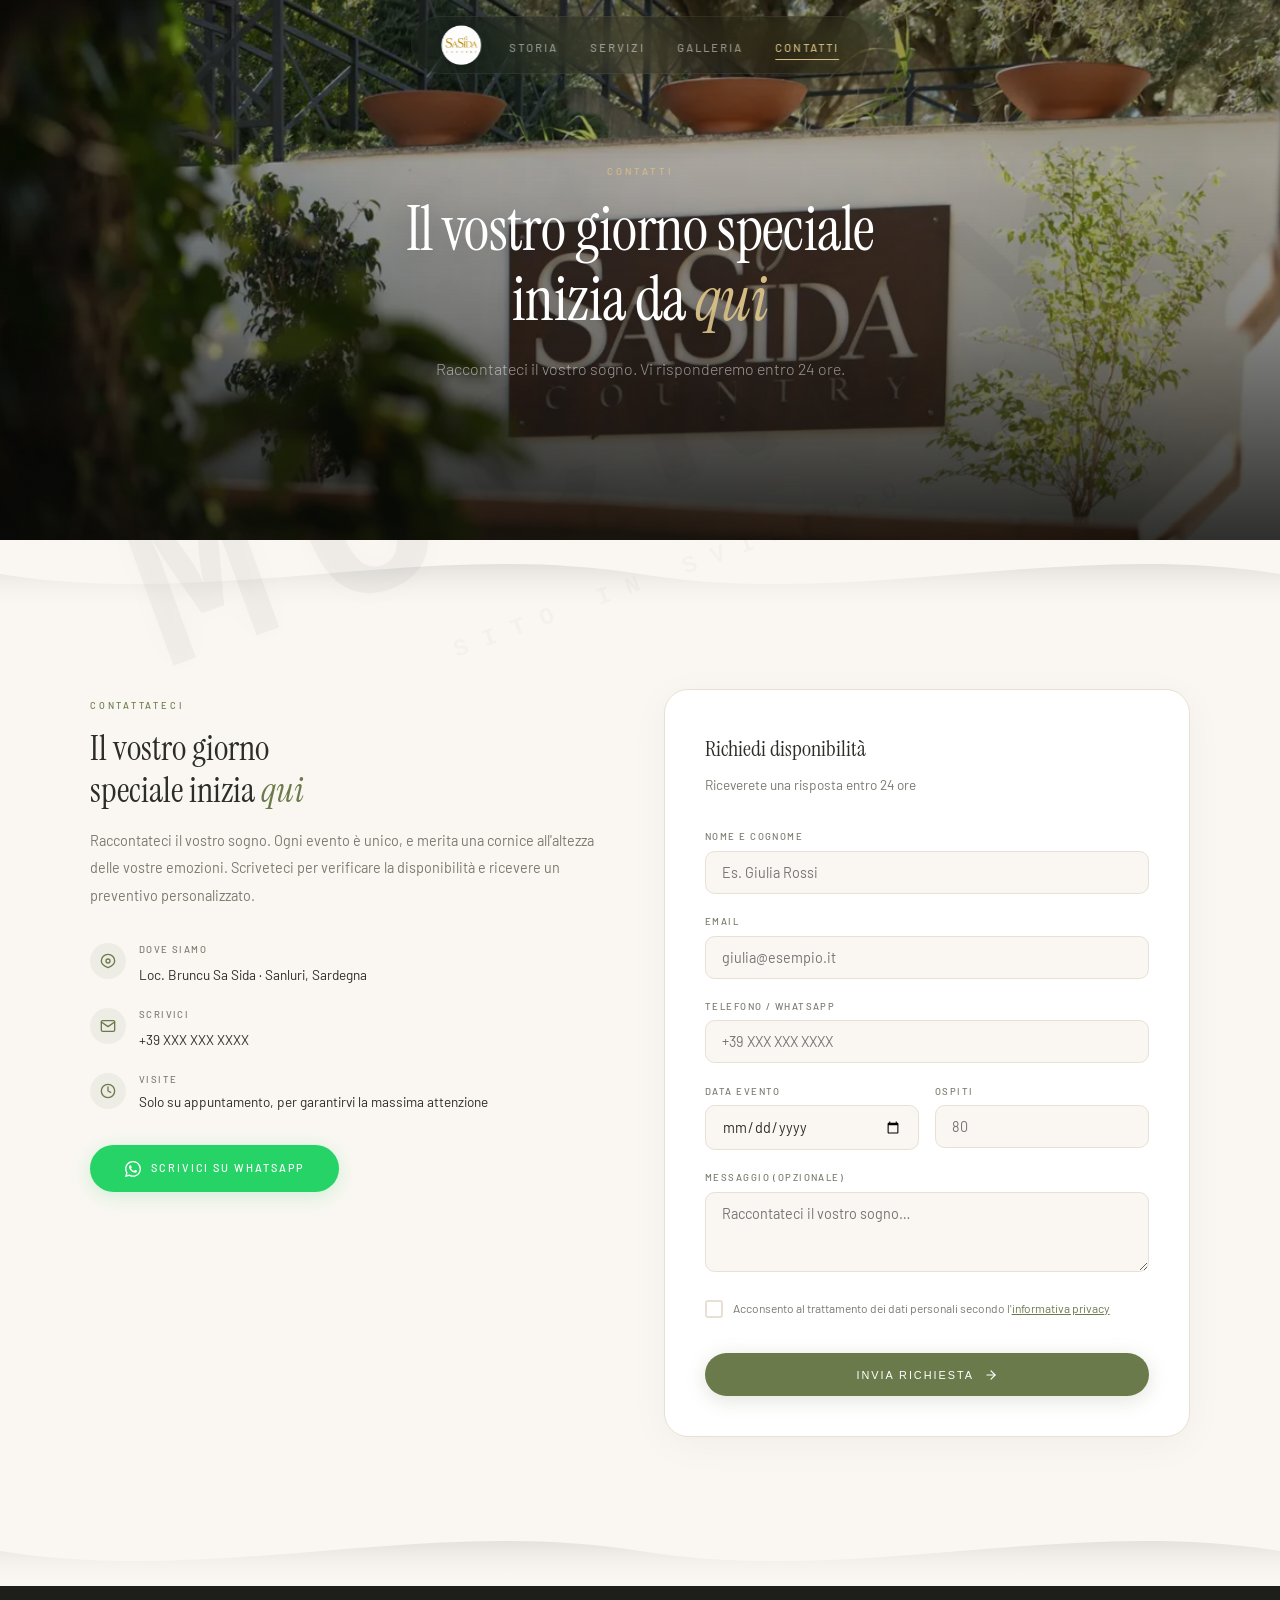
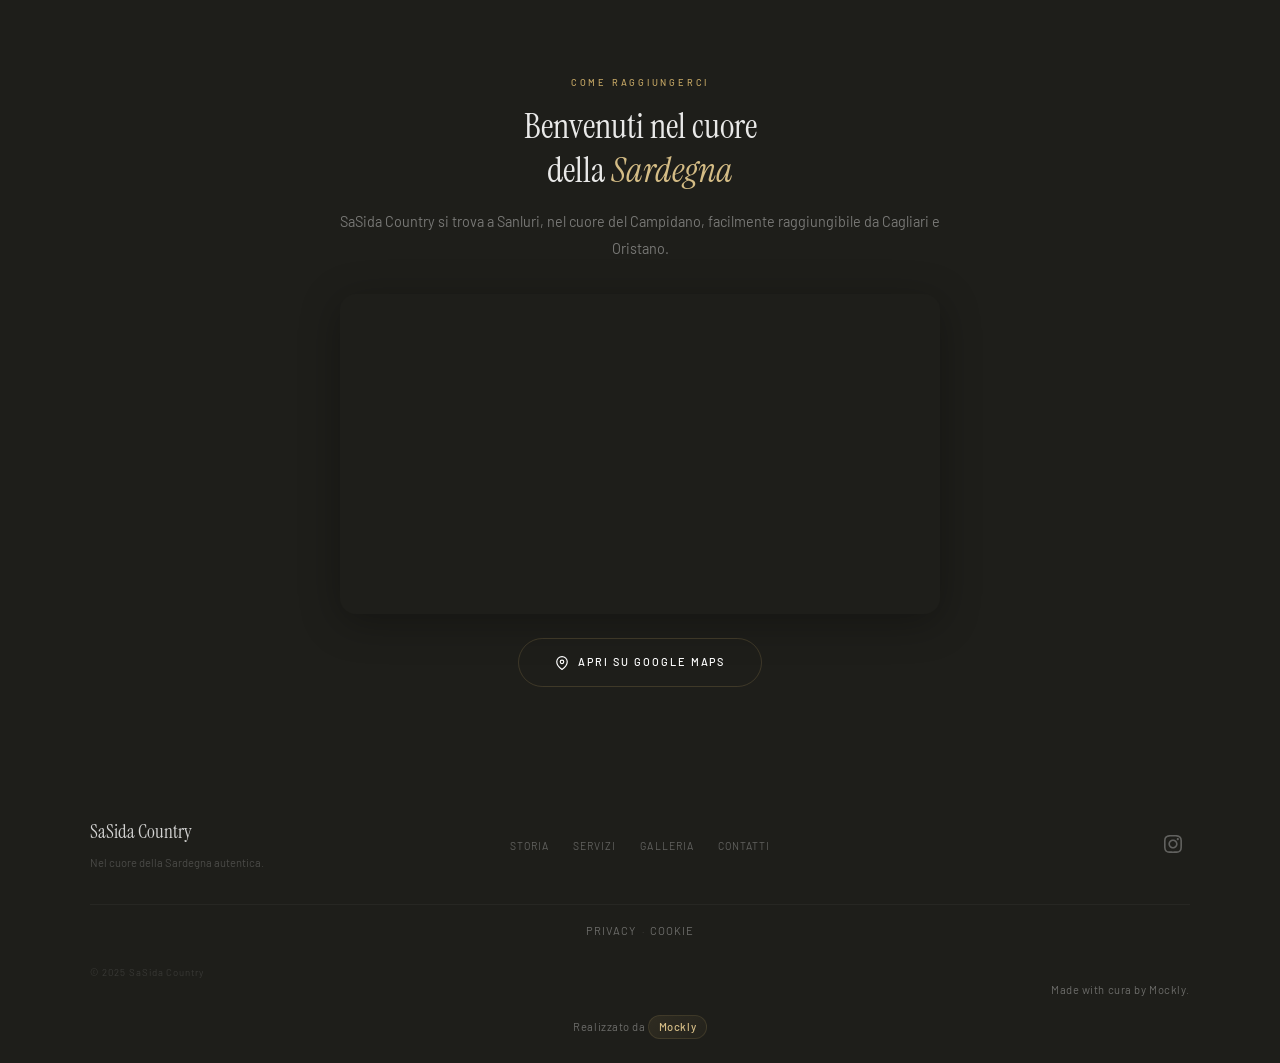
==== commit 3b9358ac: "Copyright Mockly: watermark SITO IN SVILUPPO + credit nel footer" ====
--- a/contatti.html
+++ b/contatti.html
@@ -224,6 +224,7 @@
     <span>© 2025 SaSida Country</span>
     <span class="footer-credit">Made with <span class="footer-heart">cura</span> by Mockly.</span>
   </div>
+<p class="footer-credit">Realizzato da <a href="https://mockly.it" target="_blank" rel="noopener">Mockly</a></p>
 </footer>
 
 <button class="back-to-top" id="backToTop" aria-label="Torna in cima">
@@ -243,5 +244,6 @@
   <p class="cookie-text">Questo sito utilizza cookie tecnici per garantire il corretto funzionamento del sito. <a href="cookie.html" class="cookie-link">Informativa</a>.</p>
   <button class="cookie-btn" id="cookieAccept">OK</button>
 </div>
+<div class="mockly-watermark"><div class="mockly-watermark-inner">MOCKLY<span class="mockly-watermark-sub">SITO IN SVILUPPO</span></div></div>
 </body>
 </html>
--- a/style.css
+++ b/style.css
@@ -1879,3 +1879,14 @@
   .page-hero-content { padding: 1rem; }
   .hero-scroll { display: none; }
 }
+
+.mockly-watermark{position:fixed;inset:0;z-index:99999;pointer-events:none;display:flex;align-items:center;justify-content:center}
+.mockly-watermark-inner{font-family:monospace;font-size:clamp(5rem,18vw,14rem);font-weight:700;letter-spacing:clamp(12px,4vw,40px);color:
+rgba(0,0,0,.04)
+;text-transform:uppercase;user-select:none;transform:rotate(-20deg);text-shadow:0 0 30px rgba(0,0,0,.02);animation:watermarkFade 3s ease-in-out infinite;text-align:center;line-height:1.1}
+.mockly-watermark-sub{display:block;font-size:clamp(.8rem,2.5vw,1.5rem);letter-spacing:clamp(6px,1.5vw,16px);margin-top:6px;opacity:.6}
+@keyframes watermarkFade{0%,100%{opacity:1}50%{opacity:.6}}
+
+.footer-credit{margin-top:1rem;font-size:.7rem;color:rgba(255,255,255,.35);text-align:center;letter-spacing:.05em}
+.footer-credit a{color:var(--gold-light,#d4bc85);text-decoration:none;font-weight:500}
+.footer-credit a:hover{text-decoration:underline}
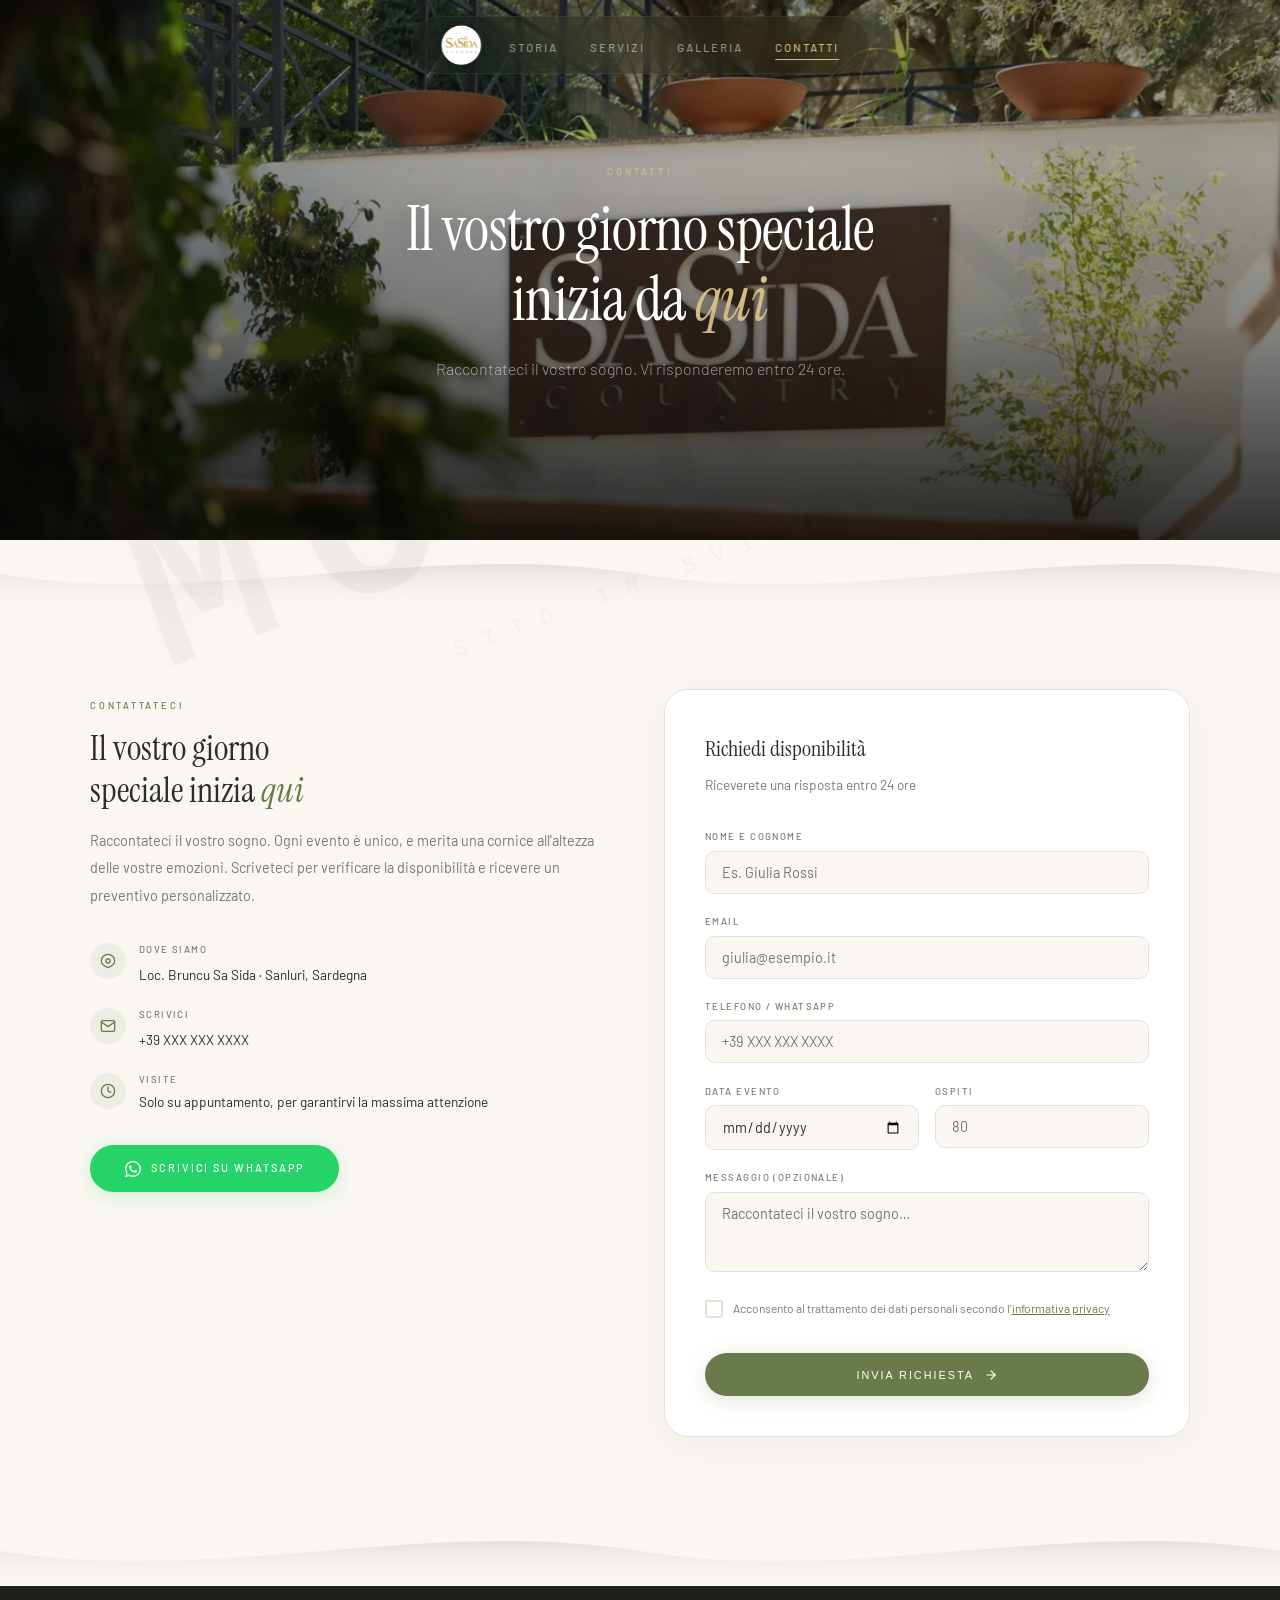
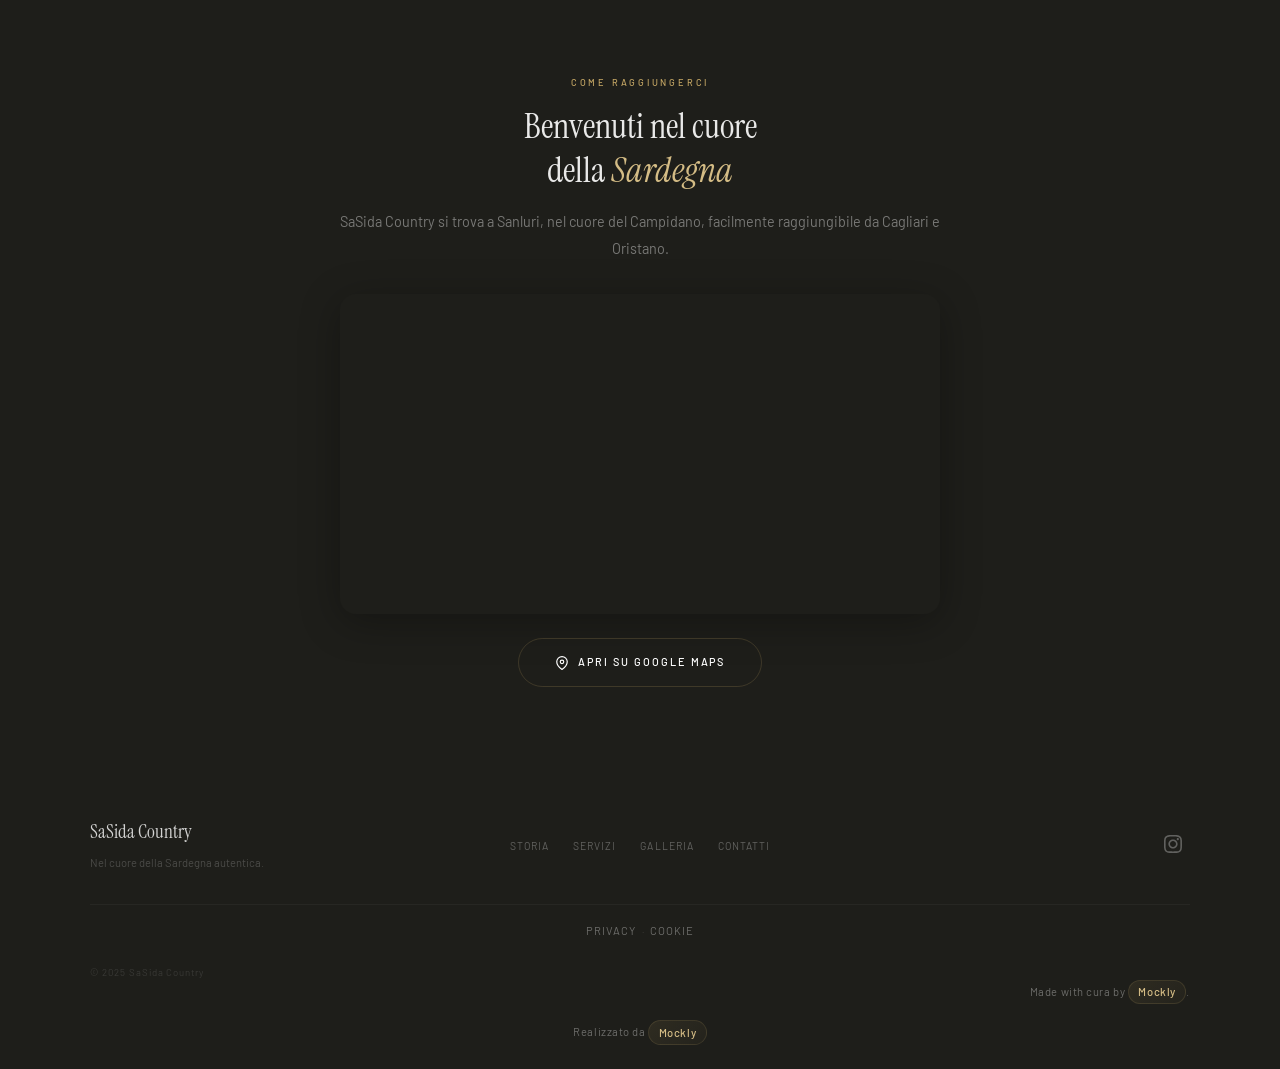
==== commit a24bf87f: "Credit Mockly linkato su tutte le pagine e link social sistemati" ====
--- a/contatti.html
+++ b/contatti.html
@@ -153,7 +153,7 @@
             <label class="form-checkbox">
               <input type="checkbox" id="f-privacy" required>
               <span class="form-checkbox-mark"></span>
-              <span class="form-checkbox-text">Acconsento al trattamento dei dati personali secondo l'<a href="#" class="form-checkbox-link">informativa privacy</a></span>
+              <span class="form-checkbox-text">Acconsento al trattamento dei dati personali secondo l'<a href="privacy.html" class="form-checkbox-link">informativa privacy</a></span>
             </label>
             <span class="form-error" id="err-privacy">Necessario per proseguire</span>
           </div>
@@ -222,7 +222,7 @@
     <a href="cookie.html" class="footer-meta-link">Cookie</a>
   </div><div class="footer-bottom">
     <span>© 2025 SaSida Country</span>
-    <span class="footer-credit">Made with <span class="footer-heart">cura</span> by Mockly.</span>
+    <span class="footer-credit">Made with <span class="footer-heart">cura</span> by <a href="https://mockly.it" target="_blank" rel="noopener">Mockly</a>.</span>
   </div>
 <p class="footer-credit">Realizzato da <a href="https://mockly.it" target="_blank" rel="noopener">Mockly</a></p>
 </footer>
